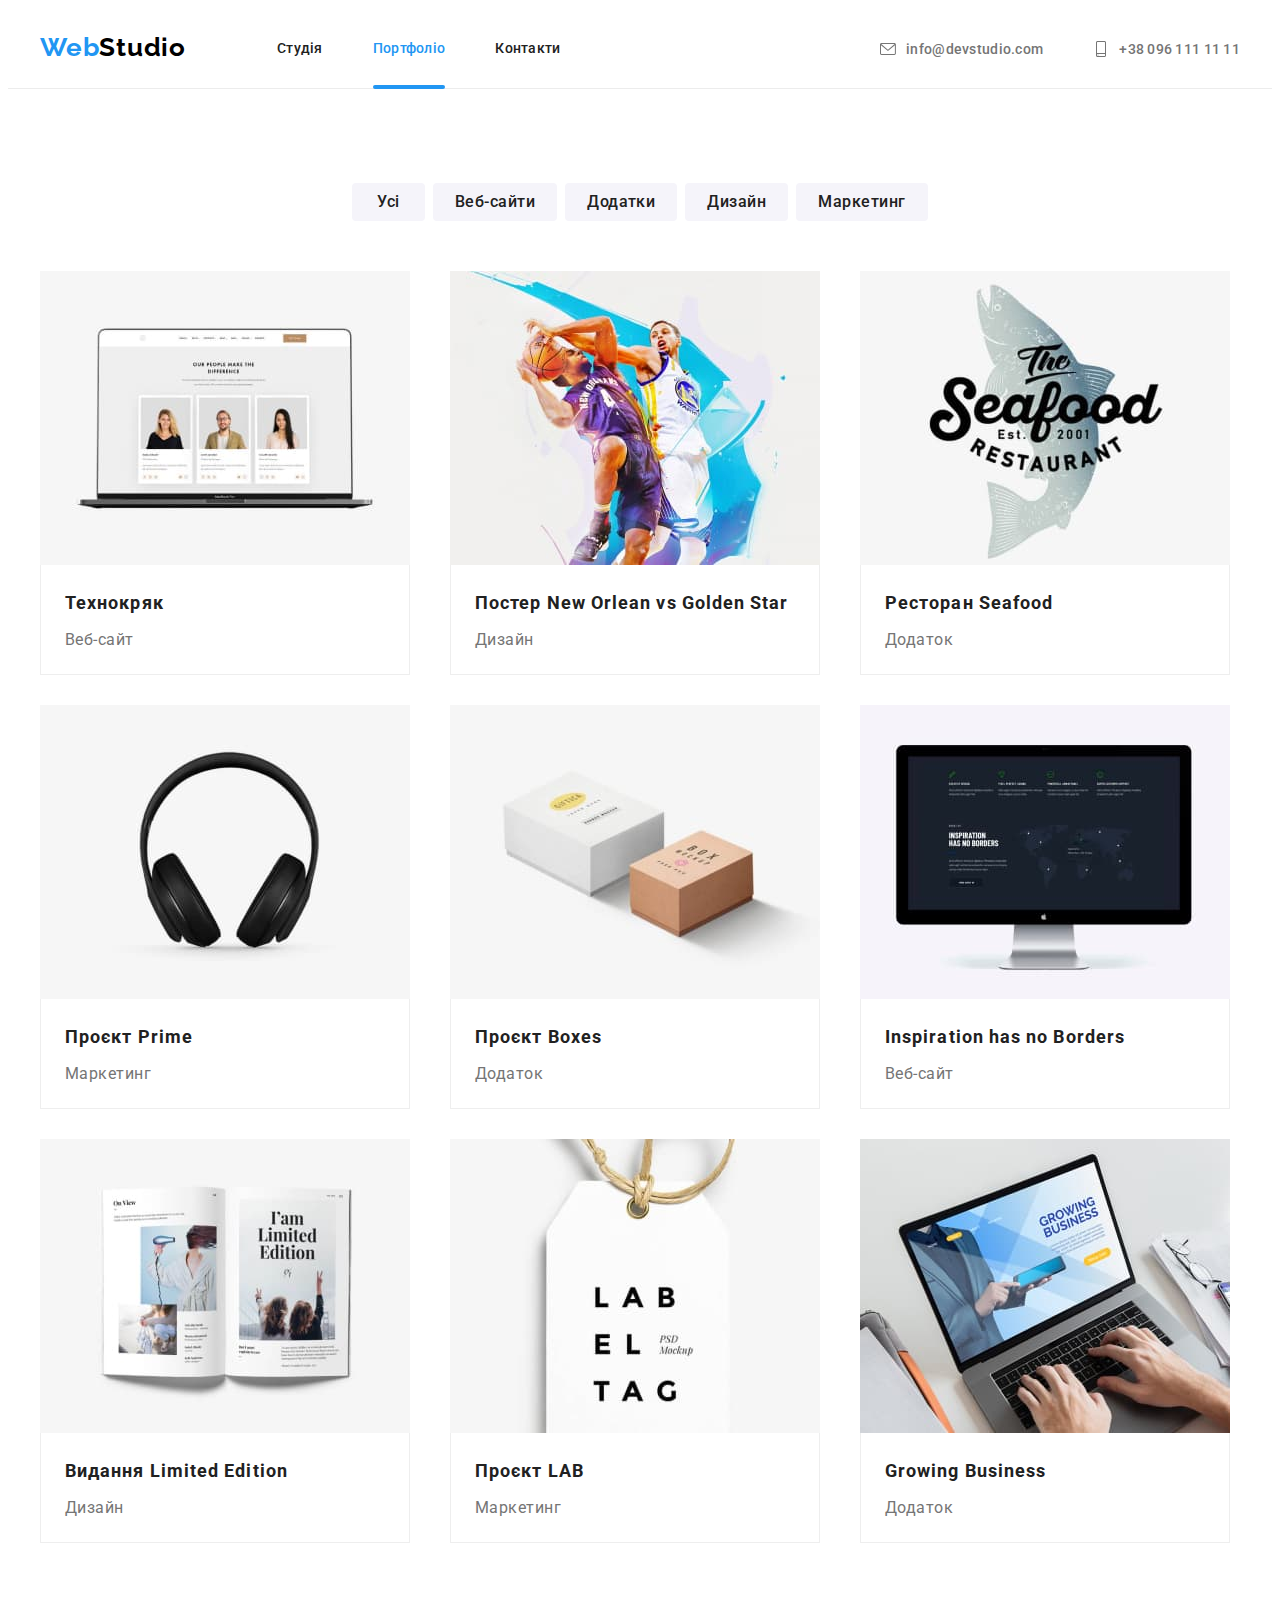
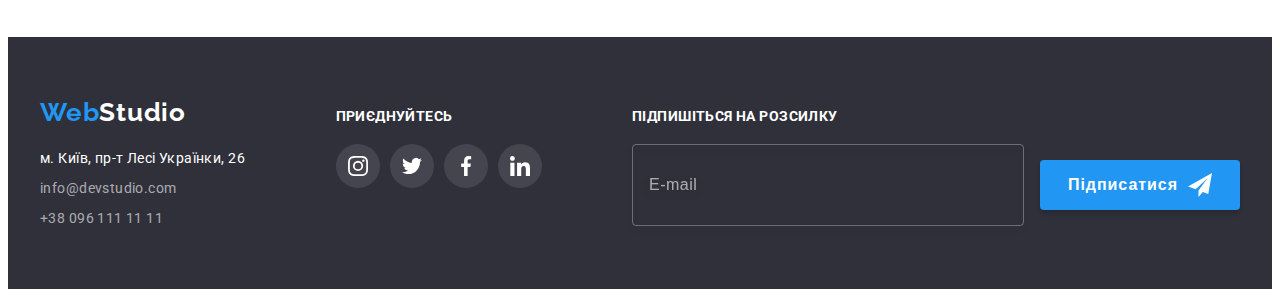
==== portfolio.html @ d7becb45 "filter JS added to portfolio" ====
<!DOCTYPE html>
<html lang="uk">
  <head>
    <meta charset="UTF-8" />
    <meta http-equiv="X-UA-Compatible" content="IE=edge" />
    <meta name="viewport" content="width=device-width, initial-scale=1.0" />
    <title>Портфоліо</title>
    <link rel="preconnect" href="https://fonts.googleapis.com" />
    <link rel="preconnect" href="https://fonts.gstatic.com" crossorigin />
    <link
      href="https://fonts.googleapis.com/css2?family=Raleway:wght@700&family=Roboto:wght@400;500;700;900&display=swap"
      rel="stylesheet"
    />
    <link
      rel="stylesheet"
      href="https://cdnjs.cloudflare.com/ajax/libs/modern-normalize/1.1.0/modern-normalize.min.css"
      integrity="sha512-wpPYUAdjBVSE4KJnH1VR1HeZfpl1ub8YT/NKx4PuQ5NmX2tKuGu6U/JRp5y+Y8XG2tV+wKQpNHVUX03MfMFn9Q=="
      crossorigin="anonymous"
      referrerpolicy="no-referrer"
    />
    <link rel="stylesheet" href="./css/main.min.css" />
  </head>
  <body>
    <!-- Header-->
    <header class="header">
      <div class="container header__container">
        <nav class="navigation">
          <!--Logo-->
          <a href="./index.html" class="links logo navigation__logo"
            ><span class="logo__accent">Web</span>Studio</a
          >
          <!--Browser-->
          <ul class="list navigation__menu menu">
            <li class="menu__item">
              <a href="./index.html" class="links links--selected menu__link"
                >Студія</a
              >
            </li>
            <li class="menu__item">
              <a
                href="./portfolio.html"
                class="links links--selected menu__link menu__link--current"
                >Портфоліо</a
              >
            </li>
            <li class="menu__item">
              <a href="#" class="links links--selected menu__link">Контакти</a>
            </li>
          </ul>
        </nav>
        <!--Contact links-->
        <ul class="list navigation__contacts contacts">
          <li class="contacts__item">
            <a
              href="mailto:info@devstudio.com"
              class="links links--selected contacts__link"
            >
              <svg class="contacts__icon">
                <use href="./images/icons.svg#icon-email"></use>
              </svg>
              info@devstudio.com</a
            >
          </li>
          <li class="contacts__item">
            <a
              href="tel:++380961111111"
              class="links links--selected contacts__link"
            >
              <svg class="contacts__icon">
                <use href="./images/icons.svg#icon-phone"></use>
              </svg>
              +38 096 111 11 11</a
            >
          </li>
        </ul>
      </div>
    </header>
    <!-- Main content-->
    <main class="main-content">
      <!--Content section-->
      <section class="section">
        <div class="container">
          <h1 class="visually-hidden">Наші проєкти</h1>
          <!-- Content filter -->
          <div role="group" aria-label="filter buttons" class="filter">
            <input
              type="radio"
              name="filter-btn"
              id="filter-btn-1"
              value="all"
              class="filter__input visually-hidden"
              data-f="all"
            />
            <label
              for="filter-btn-1"
              class="btn filter__btn filter__btn--initial"
              >Усі</label
            >
            <input
              type="radio"
              name="filter-btn"
              id="filter-btn-2"
              value="web"
              class="filter__input visually-hidden"
              data-f="web"
            />
            <label for="filter-btn-2" class="btn filter__btn">Веб-сайти</label>
            <input
              type="radio"
              name="filter-btn"
              id="filter-btn-3"
              value="apps"
              class="filter__input visually-hidden"
              data-f="apps"
            />
            <label for="filter-btn-3" class="btn filter__btn">Додатки</label>
            <input
              type="radio"
              name="filter-btn"
              id="filter-btn-4"
              value="design"
              class="filter__input visually-hidden"
              data-f="design"
            />
            <label for="filter-btn-4" class="btn filter__btn">Дизайн</label>
            <input
              type="radio"
              name="filter-btn"
              id="filter-btn-5"
              value="marketing"
              class="filter__input visually-hidden"
              data-f="marketing"
            />
            <label for="filter-btn-5" class="btn filter__btn">Маркетинг</label>
          </div>
          <!-- Projects display -->
          <ul class="list gallery">
            <!-- Технокряк -->
            <li class="gallery__item web all">
              <a href="#" class="links gallery__link">
                <div class="gallery__overlay">
                  <img
                    src="./images/technokryak.jpg"
                    alt="Ноутбук з відкритою сторінкою сайту"
                    width="370"
                    height="294"
                    class="display-image"
                  />
                  <p class="gallery__description">
                    Ресурс пропонує комплексні пропозиції з різним рівнем
                    функціоналу та сервісів. Все це дозволить відвідувачу
                    отримати вичерпні відомості про компанію чи приватну особу.
                  </p>
                </div>
                <div class="gallery__meta-wrapper">
                  <h2 class="gallery__title">Технокряк</h2>
                  <p class="gallery__category">Веб-сайт</p>
                </div>
              </a>
            </li>
            <!-- Постер New Orlean vs Golden Star -->
            <li class="gallery__item design all">
              <a href="#" class="links gallery__link">
                <div class="gallery__overlay">
                  <img
                    src="./images/new-orlean-vs-golden-star.jpg"
                    alt="Постер із зображенням двох баскетболістів"
                    width="370"
                    height="294"
                    class="display-image"
                  />
                  <p class="gallery__description">
                    Ресурс пропонує комплексні пропозиції з різним рівнем
                    функціоналу та сервісів. Все це дозволить відвідувачу
                    отримати вичерпні відомості про компанію чи приватну особу.
                  </p>
                </div>
                <div class="gallery__meta-wrapper">
                  <h2 class="gallery__title">
                    Постер New Orlean vs Golden Star
                  </h2>
                  <p class="gallery__category">Дизайн</p>
                </div>
              </a>
            </li>
            <!-- Ресторан Seafood -->
            <li class="gallery__item apps all">
              <a href="#" class="links gallery__link">
                <div class="gallery__overlay">
                  <img
                    src="./images/seafood-resto.jpg"
                    alt="Логотип ресторану морепродуктів"
                    width="370"
                    height="294"
                    class="display-image"
                  />
                  <p class="gallery__description">
                    Ресурс пропонує комплексні пропозиції з різним рівнем
                    функціоналу та сервісів. Все це дозволить відвідувачу
                    отримати вичерпні відомості про компанію чи приватну особу.
                  </p>
                </div>
                <div class="gallery__meta-wrapper">
                  <h2 class="gallery__title">Ресторан Seafood</h2>
                  <p class="gallery__category">Додаток</p>
                </div>
              </a>
            </li>
            <!-- Проєкт Prime -->
            <li class="gallery__item marketing all">
              <a href="#" class="links gallery__link">
                <div class="gallery__overlay">
                  <img
                    src="./images/prime-project.jpg"
                    alt="Ілюстраційне фото навушників"
                    width="370"
                    height="294"
                    class="display-image"
                  />
                  <p class="gallery__description">
                    Ресурс пропонує комплексні пропозиції з різним рівнем
                    функціоналу та сервісів. Все це дозволить відвідувачу
                    отримати вичерпні відомості про компанію чи приватну особу.
                  </p>
                </div>
                <div class="gallery__meta-wrapper">
                  <h2 class="gallery__title">Проєкт Prime</h2>
                  <p class="gallery__category">Маркетинг</p>
                </div>
              </a>
            </li>
            <!-- Проєкт Boxes -->
            <li class="gallery__item apps all">
              <a href="#" class="links gallery__link">
                <div class="gallery__overlay">
                  <img
                    src="./images/boxes-projects.jpg"
                    alt="Коробки із рекламним маркуванням"
                    width="370"
                    height="294"
                    class="display-image"
                  />
                  <p class="gallery__description">
                    Ресурс пропонує комплексні пропозиції з різним рівнем
                    функціоналу та сервісів. Все це дозволить відвідувачу
                    отримати вичерпні відомості про компанію чи приватну особу.
                  </p>
                </div>
                <div class="gallery__meta-wrapper">
                  <h2 class="gallery__title">Проєкт Boxes</h2>
                  <p class="gallery__category">Додаток</p>
                </div>
              </a>
            </li>
            <!-- Inspiration has no Borders -->
            <li class="gallery__item web all">
              <a href="#" class="links gallery__link">
                <div class="gallery__overlay">
                  <img
                    src="./images/inspiration-has-no-borders.jpg"
                    alt="Монітор із відкритою сторінкою сайту"
                    width="370"
                    height="294"
                    class="display-image"
                  />
                  <p class="gallery__description">
                    Ресурс пропонує комплексні пропозиції з різним рівнем
                    функціоналу та сервісів. Все це дозволить відвідувачу
                    отримати вичерпні відомості про компанію чи приватну особу.
                  </p>
                </div>
                <div class="gallery__meta-wrapper">
                  <h2 class="gallery__title">Inspiration has no Borders</h2>
                  <p class="gallery__category">Веб-сайт</p>
                </div>
              </a>
            </li>
            <!-- Видання Limited Edition -->
            <li class="gallery__item design all">
              <a href="#" class="links gallery__link">
                <div class="gallery__overlay">
                  <img
                    src="./images/limited-edition-journal.jpg"
                    alt="Розгорнутий журнал"
                    width="370"
                    height="294"
                    class="display-image"
                  />
                  <p class="gallery__description">
                    Ресурс пропонує комплексні пропозиції з різним рівнем
                    функціоналу та сервісів. Все це дозволить відвідувачу
                    отримати вичерпні відомості про компанію чи приватну особу.
                  </p>
                </div>
                <div class="gallery__meta-wrapper">
                  <h2 class="gallery__title">Видання Limited Edition</h2>
                  <p class="gallery__category">Дизайн</p>
                </div>
              </a>
            </li>
            <!-- Проєкт LAB -->
            <li class="gallery__item marketing all">
              <a href="#" class="links gallery__link">
                <div class="gallery__overlay">
                  <img
                    src="./images/lab-project.jpg"
                    alt="Бірка із дизайном бренду"
                    width="370"
                    height="294"
                    class="display-image"
                  />
                  <p class="gallery__description">
                    Ресурс пропонує комплексні пропозиції з різним рівнем
                    функціоналу та сервісів. Все це дозволить відвідувачу
                    отримати вичерпні відомості про компанію чи приватну особу.
                  </p>
                </div>
                <div class="gallery__meta-wrapper">
                  <h2 class="gallery__title">Проєкт LAB</h2>
                  <p class="gallery__category">Маркетинг</p>
                </div>
              </a>
            </li>
            <!-- Growing Business -->
            <li class="gallery__item apps all">
              <a href="#" class="links gallery__link">
                <div class="gallery__overlay">
                  <img
                    src="./images/growing-business-app.jpg"
                    alt="Людина працює за ноутбуком"
                    width="370"
                    height="294"
                    class="display-image"
                  />
                  <p class="gallery__description">
                    Ресурс пропонує комплексні пропозиції з різним рівнем
                    функціоналу та сервісів. Все це дозволить відвідувачу
                    отримати вичерпні відомості про компанію чи приватну особу.
                  </p>
                </div>
                <div class="gallery__meta-wrapper">
                  <h2 class="gallery__title">Growing Business</h2>
                  <p class="gallery__category">Додаток</p>
                </div>
              </a>
            </li>
          </ul>
        </div>
      </section>
    </main>
    <!--Footer-->
    <footer class="footer">
      <div class="container footer__container">
        <div class="footer__address">
          <!--Logo-->
          <a href="./index.html" class="links logo footer__logo"
            ><span class="logo__accent">Web</span>Studio</a
          >
          <!--Address-->
          <address class="address">
            <ul class="list address__list">
              <li class="address__item">
                <a
                  href="https://goo.gl/maps/vt1rgCMrE2ZLCeFa9"
                  target="_blank"
                  rel="noopener noreferrer nofollow"
                  class="links links--selected address__link--accent"
                  >м. Київ, пр-т Лесі Українки, 26</a
                >
              </li>
              <li class="address__item">
                <a
                  href="mailto:info@devstudio.com"
                  class="links links--selected address__link"
                  >info@devstudio.com</a
                >
              </li>
              <li class="address__item">
                <a
                  href="tel:++380961111111"
                  class="links links--selected address__link"
                  >+38 096 111 11 11</a
                >
              </li>
            </ul>
          </address>
        </div>
        <!-- Social media -->
        <div class="footer__socialmedia">
          <p class="footer__offer">Приєднуйтесь</p>
          <ul class="list socialmedia">
            <li class="socialmedia__item">
              <a
                href="#"
                aria-label="Посилання на Інстаграм"
                class="socialmedia__link socialmedia__link--dark"
              >
                <svg class="socialmedia__icon socialmedia__icon--dark">
                  <use href="./images/icons.svg#icon-instagram"></use>
                </svg>
              </a>
            </li>
            <li class="socialmedia__item">
              <a
                href="#"
                aria-label="Посилання на Твіттер"
                class="socialmedia__link socialmedia__link--dark"
              >
                <svg class="socialmedia__icon socialmedia__icon--dark">
                  <use href="./images/icons.svg#icon-twitter"></use>
                </svg>
              </a>
            </li>
            <li class="socialmedia__item">
              <a
                href="#"
                aria-label="Посилання на Фейсбук"
                class="socialmedia__link socialmedia__link--dark"
              >
                <svg class="socialmedia__icon socialmedia__icon--dark">
                  <use href="./images/icons.svg#icon-facebook"></use>
                </svg>
              </a>
            </li>
            <li class="socialmedia__item">
              <a
                href="#"
                aria-label="Посилання на Лінкдін"
                class="socialmedia__link socialmedia__link--dark"
              >
                <svg class="socialmedia__icon socialmedia__icon--dark">
                  <use href="./images/icons.svg#icon-linkedin"></use>
                </svg>
              </a>
            </li>
          </ul>
        </div>
        <!-- Subscription form -->
        <div class="footer__subscription">
          <p class="footer__offer">Підпишіться на розсилку</p>
          <form action="javascript:void(0);" class="subscription">
            <label for="subsctiption">
              <input
                type="email"
                id="subsctiption"
                name="subsctiption"
                placeholder="E-mail"
                required
                class="subsctiption__input"
              />
            </label>
            <button type="submit" class="submit-btn footer__submit-btn">
              Підписатися<svg class="submit-btn__icon">
                <use href="./images/icons.svg#icon-send"></use>
              </svg>
            </button>
          </form>
        </div>
      </div>
    </footer>
    <script src="./js/filter.js"></script>
  </body>
</html>
---- css/main.min.css ----
.filter,.close-btn,.clients__link,.socialmedia__link,.socialmedia--centered,.priorities__wrapper{display:-webkit-box;display:-ms-flexbox;display:flex;-webkit-box-pack:center;-ms-flex-pack:center;justify-content:center;-webkit-box-align:center;-ms-flex-align:center;align-items:center}body{font-family:"Roboto",sans-serif;color:#212121;line-height:1}h1,h2,h3,h4,h5,h6,p,ul{margin-top:0;margin-bottom:0}.visually-hidden{position:absolute;width:1px;height:1px;margin:-1px;border:0;padding:0;white-space:nowrap;-webkit-clip-path:inset(100%);clip-path:inset(100%);clip:rect(0 0 0 0);overflow:hidden}.container{width:1200px;margin:0 auto;padding:0 15px}.section{min-width:1200px;padding-top:94px;padding-bottom:94px}.section__header{margin-bottom:50px;font-weight:700;font-size:36px;line-height:1.16;text-align:center;letter-spacing:.03em}.list{list-style:none;padding-left:0}.btn{font-family:inherit;text-align:center;border-radius:4px;color:#212121;background-color:#f5f4fa;cursor:pointer;-webkit-transition:background-color 250ms cubic-bezier(0.4, 0, 0.2, 1);transition:background-color 250ms cubic-bezier(0.4, 0, 0.2, 1)}.btn:hover,.btn:focus{color:#fff;background-color:#2196f3}.links{color:inherit;text-decoration:none;-webkit-transition:color 250ms cubic-bezier(0.4, 0, 0.2, 1);transition:color 250ms cubic-bezier(0.4, 0, 0.2, 1)}.links--selected:hover,.links--selected:focus{color:#2196f3}.display-image{display:block}.hide{position:absolute;opacity:0}.logo{display:block;font-family:"Raleway";font-weight:700;font-size:26px;line-height:1.19;letter-spacing:.03em;color:#000}.logo__accent{color:#2196f3}.navigation__logo{padding-top:24px;padding-bottom:24px;margin-right:91px}.footer__logo{color:#fff;margin-bottom:20px}.header{min-width:1200px;border-bottom:1px solid #ececec}.header__container{display:-webkit-box;display:-ms-flexbox;display:flex;-webkit-box-pack:justify;-ms-flex-pack:justify;justify-content:space-between;-webkit-box-align:center;-ms-flex-align:center;align-items:center}.navigation{display:-webkit-box;display:-ms-flexbox;display:flex}.menu{display:-webkit-box;display:-ms-flexbox;display:flex}.menu__item:not(:last-child){margin-right:50px}.menu__link{display:block;padding-top:32px;padding-bottom:32px;font-weight:500;font-size:14px;line-height:1.143;letter-spacing:.02em;color:#212121}.menu__link--current{color:#2196f3;position:relative}.menu__link--current::after{content:"";display:block;bottom:0;left:0;position:absolute;-webkit-transform:translateY(1px);transform:translateY(1px);width:100%;height:4px;border-radius:3px;background-color:#2196f3}.contacts{display:-webkit-box;display:-ms-flexbox;display:flex}.contacts__item:not(:last-child){margin-right:50px}.contacts__link{display:-webkit-inline-box;display:-ms-inline-flexbox;display:inline-flex;-webkit-box-align:center;-ms-flex-align:center;align-items:center;padding-top:32px;padding-bottom:31px;font-weight:500;font-size:14px;line-height:1.143;letter-spacing:.02em;color:#757575;-webkit-transition:color 250ms cubic-bezier(0.4, 0, 0.2, 1);transition:color 250ms cubic-bezier(0.4, 0, 0.2, 1)}.contacts__icon{width:16px;height:16px;margin-right:10px;fill:#757575;-webkit-transition:fill 250ms cubic-bezier(0.4, 0, 0.2, 1);transition:fill 250ms cubic-bezier(0.4, 0, 0.2, 1)}.contacts__link:hover .contacts__icon,.contacts__link:focus .contacts__icon{fill:#2196f3}.hero{min-width:1200px;padding-top:200px;padding-bottom:200px;max-width:1600px;background-color:#c4c4c4;background-image:-webkit-gradient(linear, left top, left bottom, from(rgba(47, 48, 58, 0.4)), to(rgba(47, 48, 58, 0.4))),url("../images/hero-bg-img.jpg");background-image:linear-gradient(to bottom, rgba(47, 48, 58, 0.4), rgba(47, 48, 58, 0.4)),url("../images/hero-bg-img.jpg");background-position:center;background-repeat:no-repeat;background-size:cover;text-align:center}.hero__container{width:696px;margin:0 auto}.hero__header{margin-bottom:30px;font-weight:900;font-size:44px;line-height:1.36;letter-spacing:.06em;text-transform:uppercase;color:#fff}.hero__btn{min-width:216px;min-height:50px;-webkit-transition:250ms cubic-bezier(0.4, 0, 0.2, 1);transition:250ms cubic-bezier(0.4, 0, 0.2, 1);-webkit-transition-property:background-color,-webkit-box-shadow;transition-property:background-color,-webkit-box-shadow;transition-property:background-color,box-shadow;transition-property:background-color,box-shadow,-webkit-box-shadow}.hero__btn:hover,.hero__btn:focus{-webkit-box-shadow:0px 4px 4px rgba(0,0,0,.15);box-shadow:0px 4px 4px rgba(0,0,0,.15);background-color:#188ce8}.priorities__list{display:-webkit-box;display:-ms-flexbox;display:flex;-ms-flex-wrap:wrap;flex-wrap:wrap;-webkit-column-gap:30px;-moz-column-gap:30px;column-gap:30px}.priorities__item{width:calc((100% - 90px)/4)}.priorities__title{margin-bottom:10px;font-weight:700;font-size:14px;letter-spacing:.03em;text-transform:uppercase}.priorities__description{font-size:14px;line-height:1.71;letter-spacing:.03em;color:#757575}.priorities__wrapper{width:270px;height:120px;margin-bottom:30px;background-color:#f5f4fa;border-radius:4px;-webkit-box-align:center;-ms-flex-align:center;align-items:center}.priorities__icon{width:70px;height:70px}.projects{padding-top:0px}.projects__list{display:-webkit-box;display:-ms-flexbox;display:flex;-ms-flex-wrap:wrap;flex-wrap:wrap;-webkit-column-gap:30px;-moz-column-gap:30px;column-gap:30px}.projects__item{position:relative;width:calc((100% - 60px)/3)}.projects__title{display:block;width:100%;min-height:70px;padding-top:27px;padding-bottom:27px;position:absolute;bottom:0;left:0;text-align:center;background-color:rgba(47,48,58,.8);font-weight:700;font-size:14px;line-height:1.143;letter-spacing:.03em;text-transform:uppercase;color:#fff}.staff{background-color:#f5f4fa}.staff__list{display:-webkit-box;display:-ms-flexbox;display:flex;-ms-flex-wrap:wrap;flex-wrap:wrap;text-align:center;-webkit-column-gap:30px;-moz-column-gap:30px;column-gap:30px}.staff__item{width:calc((100% - 90px)/4);background-color:#fff;-webkit-box-shadow:0px 1px 3px rgba(0,0,0,.12),0px 1px 1px rgba(0,0,0,.14),0px 2px 1px rgba(0,0,0,.2);box-shadow:0px 1px 3px rgba(0,0,0,.12),0px 1px 1px rgba(0,0,0,.14),0px 2px 1px rgba(0,0,0,.2);border-radius:0px 0px 4px 4px}.staff__meta{padding:30px 15px}.staff__name{margin-bottom:10px;font-weight:500;font-size:16px;line-height:1.19;letter-spacing:.03em}.staff__position{margin-bottom:16px;font-size:16px;line-height:1.19;letter-spacing:.03em;color:#757575}.socialmedia{display:-webkit-box;display:-ms-flexbox;display:flex;-webkit-box-align:center;-ms-flex-align:center;align-items:center;-webkit-column-gap:10px;-moz-column-gap:10px;column-gap:10px}.socialmedia__link{width:44px;height:44px;border-radius:50%;-webkit-transition:background-color 250ms cubic-bezier(0.4, 0, 0.2, 1);transition:background-color 250ms cubic-bezier(0.4, 0, 0.2, 1)}.socialmedia__link--light{background-color:rgba(0,0,0,0)}.socialmedia__link--dark{background-color:rgba(255,255,255,.1)}.socialmedia__link:hover,.socialmedia__link:focus{background-color:#2196f3;outline:none}.socialmedia__icon{width:20px;height:20px;-webkit-transition:fill 250ms cubic-bezier(0.4, 0, 0.2, 1);transition:fill 250ms cubic-bezier(0.4, 0, 0.2, 1)}.socialmedia__icon--light{fill:#afb1b8}.socialmedia__icon--dark{fill:#fff}.socialmedia__link:hover .socialmedia__icon,.socialmedia__link:focus .socialmedia__icon{fill:#fff}.clients__list{display:-webkit-box;display:-ms-flexbox;display:flex;-webkit-box-pack:justify;-ms-flex-pack:justify;justify-content:space-between;-webkit-box-align:center;-ms-flex-align:center;align-items:center}.clients__link{width:170px;min-height:92px;border:1px solid #afb1b8;border-radius:4px;-webkit-transition:border-color 250ms cubic-bezier(0.4, 0, 0.2, 1);transition:border-color 250ms cubic-bezier(0.4, 0, 0.2, 1)}.clients__link:hover,.clients__link:focus{border-color:#2196f3;outline:none}.clients__icon{width:106px;height:60px;fill:#afb1b8;-webkit-transition:fill 250ms cubic-bezier(0.4, 0, 0.2, 1);transition:fill 250ms cubic-bezier(0.4, 0, 0.2, 1)}.clients__link:hover .clients__icon,.clients__link:focus .clients__icon{fill:#2196f3}.submit-btn{display:-webkit-inline-box;display:-ms-inline-flexbox;display:inline-flex;-webkit-box-pack:center;-ms-flex-pack:center;justify-content:center;-webkit-box-align:center;-ms-flex-align:center;align-items:center;min-width:200px;min-height:50px;border:none;border-radius:4px;padding:10px;background-color:#2196f3;-webkit-box-shadow:0px 4px 4px rgba(0,0,0,.15);box-shadow:0px 4px 4px rgba(0,0,0,.15);font-weight:700;font-size:16px;line-height:1.88;letter-spacing:.06em;color:#fff;text-align:center;cursor:pointer;-webkit-transition:background-color 250ms cubic-bezier(0.4, 0, 0.2, 1);transition:background-color 250ms cubic-bezier(0.4, 0, 0.2, 1)}.submit-btn:hover,.submit-btn:focus{background-color:#188ce8}.submit-btn__icon{width:24px;height:24px;margin-left:10px}.footer__submit-btn{margin-left:12px}.footer{min-width:1200px;padding-top:60px;padding-bottom:60px;background-color:#2f303a}.footer__container{display:-webkit-box;display:-ms-flexbox;display:flex;-webkit-box-pack:justify;-ms-flex-pack:justify;justify-content:space-between;-webkit-box-align:baseline;-ms-flex-align:baseline;align-items:baseline}.footer__offer{margin-bottom:20px;font-weight:700;font-size:14px;line-height:1.143;letter-spacing:.03em;text-transform:uppercase;color:#fff}.address__list{font-style:normal;font-size:14px;line-height:1.5;letter-spacing:.03em}.address__item:not(:last-child){margin-bottom:9px}.address__link{color:rgba(255,255,255,.6)}.address__link--accent{color:#fff}.subsctiption__input{width:358px;height:50px;padding:15px 16px;border:1px solid rgba(255,255,255,.3);border-radius:4px;outline:none;-webkit-filter:drop-shadow(0px 4px 4px rgba(0, 0, 0, 0.15));filter:drop-shadow(0px 4px 4px rgba(0, 0, 0, 0.15));background-color:rgba(0,0,0,0);font-size:16px;line-height:1.25;letter-spacing:.03em;color:#fff}.subsctiption__input::-webkit-input-placeholder{font-size:16px;line-height:1.25;letter-spacing:.03em;color:rgba(255,255,255,.6)}.subsctiption__input::-moz-placeholder{font-size:16px;line-height:1.25;letter-spacing:.03em;color:rgba(255,255,255,.6)}.subsctiption__input:-ms-input-placeholder{font-size:16px;line-height:1.25;letter-spacing:.03em;color:rgba(255,255,255,.6)}.subsctiption__input::-ms-input-placeholder{font-size:16px;line-height:1.25;letter-spacing:.03em;color:rgba(255,255,255,.6)}.subsctiption__input::placeholder{font-size:16px;line-height:1.25;letter-spacing:.03em;color:rgba(255,255,255,.6)}.modal-overlay{width:100vw;height:100vh;display:block;position:fixed;top:0;left:0;background-color:rgba(0,0,0,.2);opacity:1;-webkit-transition:opacity 250ms cubic-bezier(0.4, 0, 0.2, 1);transition:opacity 250ms cubic-bezier(0.4, 0, 0.2, 1)}.is-hidden{opacity:0;visibility:hidden;pointer-events:none}.modal-window{width:528px;min-height:581px;padding:40px;position:absolute;top:50%;left:50%;background-color:#fff;-webkit-box-shadow:0px 1px 3px rgba(0,0,0,.12),0px 1px 1px rgba(0,0,0,.14),0px 2px 1px rgba(0,0,0,.2);box-shadow:0px 1px 3px rgba(0,0,0,.12),0px 1px 1px rgba(0,0,0,.14),0px 2px 1px rgba(0,0,0,.2);border-radius:4px;-webkit-transform:translate(-50%, -50%) scale(1);transform:translate(-50%, -50%) scale(1);-webkit-transition:-webkit-transform 250ms cubic-bezier(0.4, 0, 0.2, 1);transition:-webkit-transform 250ms cubic-bezier(0.4, 0, 0.2, 1);transition:transform 250ms cubic-bezier(0.4, 0, 0.2, 1);transition:transform 250ms cubic-bezier(0.4, 0, 0.2, 1), -webkit-transform 250ms cubic-bezier(0.4, 0, 0.2, 1)}.modal-overlay.is-hidden .modal-window{-webkit-transform:translate(-50%, -50%) scale(2);transform:translate(-50%, -50%) scale(2)}.close-btn{width:30px;height:30px;position:absolute;top:8px;right:8px;background-color:rgba(0,0,0,0);border:1px solid rgba(0,0,0,.1);border-radius:100%;cursor:pointer}.close-btn__icon{width:18px;height:18px;-webkit-transition:fill 250ms cubic-bezier(0.4, 0, 0.2, 1);transition:fill 250ms cubic-bezier(0.4, 0, 0.2, 1)}.close-btn:hover .close-btn__icon,.close-btn:focus .close-btn__icon{fill:#2196f3}.call-form{display:-webkit-box;display:-ms-flexbox;display:flex;-webkit-box-orient:vertical;-webkit-box-direction:normal;-ms-flex-direction:column;flex-direction:column;-webkit-box-pack:center;-ms-flex-pack:center;justify-content:center;-webkit-box-align:start;-ms-flex-align:start;align-items:flex-start;font-size:12px;line-height:1.17;letter-spacing:.01em;color:#757575}.call-form__offer{-ms-flex-item-align:center;align-self:center;margin-bottom:12px;font-weight:700;font-size:20px;line-height:1.15;text-align:center;letter-spacing:.03em;color:#212121}.call-form__wrapper{width:100%;margin-top:4px;margin-bottom:10px;position:relative;display:-webkit-box;display:-ms-flexbox;display:flex}.call-form__input{width:100%;height:40px;padding:12px 12px 12px 12px;text-indent:30px;border:1px solid rgba(33,33,33,.2);border-radius:4px;outline:none;font-size:14px;line-height:1.714;letter-spacing:.03em;color:#212121;-webkit-transition:border-color 250ms cubic-bezier(0.4, 0, 0.2, 1);transition:border-color 250ms cubic-bezier(0.4, 0, 0.2, 1)}.call-form__icon{width:18px;height:18px;position:absolute;top:50%;left:12px;-webkit-transform:translateY(-50%);transform:translateY(-50%);fill:#212121;-webkit-transition:fill 250ms cubic-bezier(0.4, 0, 0.2, 1);transition:fill 250ms cubic-bezier(0.4, 0, 0.2, 1)}.call-form__textarea{width:100%;min-height:120px;padding:12px 16px;margin-top:4px;margin-bottom:20px;overflow:scroll;resize:none;border:1px solid rgba(33,33,33,.2);border-radius:4px;outline:none;font-size:14px;line-height:1.714;letter-spacing:.03em;color:#212121;-webkit-transition:border-color 250ms cubic-bezier(0.4, 0, 0.2, 1);transition:border-color 250ms cubic-bezier(0.4, 0, 0.2, 1)}.call-form__textarea::-webkit-input-placeholder{font-size:12px;line-height:1.167;letter-spacing:.01em;color:rgba(117,117,117,.5)}.call-form__textarea::-moz-placeholder{font-size:12px;line-height:1.167;letter-spacing:.01em;color:rgba(117,117,117,.5)}.call-form__textarea:-ms-input-placeholder{font-size:12px;line-height:1.167;letter-spacing:.01em;color:rgba(117,117,117,.5)}.call-form__textarea::-ms-input-placeholder{font-size:12px;line-height:1.167;letter-spacing:.01em;color:rgba(117,117,117,.5)}.call-form__textarea::placeholder{font-size:12px;line-height:1.167;letter-spacing:.01em;color:rgba(117,117,117,.5)}.call-form__input:focus+.call-form__icon{fill:#2196f3}.call-form__input:focus,.call-form__textarea:focus{border-color:#2196f3}.call-form__btn{-ms-flex-item-align:center;align-self:center}.checkbox{margin-bottom:30px;-ms-flex-item-align:center;align-self:center}.checkbox__label{display:-webkit-box;display:-ms-flexbox;display:flex;-webkit-box-align:center;-ms-flex-align:center;align-items:center;font-size:14px;line-height:1.714;letter-spacing:.03em}.checkbox__input{margin-right:7px}.checkbox__icon{display:inline-block;width:16px;height:15px;margin-right:7px;fill:none;background-image:url(../images/checkbox-empty.svg);background-position:center;background-size:contain;background-origin:border-box;border-radius:2px;-webkit-transition:250ms cubic-bezier(0.4, 0, 0.2, 1);transition:250ms cubic-bezier(0.4, 0, 0.2, 1);-webkit-transition-property:fill,background-color,background-image;transition-property:fill,background-color,background-image}.checkbox__link{margin-left:2px;-webkit-text-decoration-line:underline;text-decoration-line:underline;color:#2196f3}.checkbox__input:checked+.checkbox__icon{background-image:none;fill:#fff;background-color:#2196f3}.filter{margin-bottom:50px;-webkit-column-gap:8px;-moz-column-gap:8px;column-gap:8px;-ms-flex-wrap:wrap;flex-wrap:wrap}.filter__btn{display:inline-block;padding:6px 22px;border:none;font-weight:500;font-size:16px;line-height:1.625;letter-spacing:.03em;-webkit-transition:250ms cubic-bezier(0.4, 0, 0.2, 1);transition:250ms cubic-bezier(0.4, 0, 0.2, 1);-webkit-transition-property:background-color,color,-webkit-box-shadow;transition-property:background-color,color,-webkit-box-shadow;transition-property:background-color,color,box-shadow;transition-property:background-color,color,box-shadow,-webkit-box-shadow}.filter__btn--initial{padding-left:25px;padding-right:25px}.filter__btn:hover,.filter__btn:focus{-webkit-box-shadow:0px 3px 1px rgba(0,0,0,.1),0px 1px 2px rgba(0,0,0,.08),0px 2px 2px rgba(0,0,0,.12);box-shadow:0px 3px 1px rgba(0,0,0,.1),0px 1px 2px rgba(0,0,0,.08),0px 2px 2px rgba(0,0,0,.12)}.filter__input:checked+.filter__btn{color:#fff;background-color:#2196f3;-webkit-box-shadow:0px 3px 1px rgba(0,0,0,.1),0px 1px 2px rgba(0,0,0,.08),0px 2px 2px rgba(0,0,0,.12);box-shadow:0px 3px 1px rgba(0,0,0,.1),0px 1px 2px rgba(0,0,0,.08),0px 2px 2px rgba(0,0,0,.12)}.gallery{display:-webkit-box;display:-ms-flexbox;display:flex;-ms-flex-wrap:wrap;flex-wrap:wrap;gap:30px}.gallery__item{display:inline-block;-ms-flex-preferred-size:calc((100% - 60px)/3);flex-basis:calc((100% - 60px)/3)}.gallery__meta-wrapper{padding:20px 24px 19px 24px;background-color:#fff;border-right:1px solid #eee;border-left:1px solid #eee;border-bottom:1px solid #eee}.gallery__title{margin-bottom:4px;font-weight:700;font-size:18px;line-height:2;letter-spacing:.06em}.gallery__category{font-size:16px;line-height:1.88;letter-spacing:.03em;color:#757575}.gallery__link{display:inline-block;-webkit-transition:-webkit-box-shadow 250ms cubic-bezier(0.4, 0, 0.2, 1);transition:-webkit-box-shadow 250ms cubic-bezier(0.4, 0, 0.2, 1);transition:box-shadow 250ms cubic-bezier(0.4, 0, 0.2, 1);transition:box-shadow 250ms cubic-bezier(0.4, 0, 0.2, 1), -webkit-box-shadow 250ms cubic-bezier(0.4, 0, 0.2, 1)}.gallery__link:hover,.gallery__link:focus{-webkit-box-shadow:0px 1px 1px rgba(0,0,0,.12),0px 4px 4px rgba(0,0,0,.06),1px 4px 6px rgba(0,0,0,.16);box-shadow:0px 1px 1px rgba(0,0,0,.12),0px 4px 4px rgba(0,0,0,.06),1px 4px 6px rgba(0,0,0,.16)}.gallery__overlay{position:relative;overflow:hidden}.gallery__description{display:block;width:100%;height:100%;padding:63px 24px;position:absolute;bottom:0;left:0;-webkit-box-align:center;-ms-flex-align:center;align-items:center;background-color:rgba(33,150,243,.9);font-size:18px;line-height:1.56;letter-spacing:.03em;color:#fff;opacity:0;-webkit-transform:translateY(100%);transform:translateY(100%);-webkit-transition:250ms cubic-bezier(0.4, 0, 0.2, 1);transition:250ms cubic-bezier(0.4, 0, 0.2, 1);-webkit-transition-property:opacity,-webkit-transform;transition-property:opacity,-webkit-transform;transition-property:transform,opacity;transition-property:transform,opacity,-webkit-transform}.gallery__link:hover .gallery__description,.gallery__link:focus .gallery__description{opacity:1;-webkit-transform:translateY(0);transform:translateY(0)}/*# sourceMappingURL=main.min.css.map */
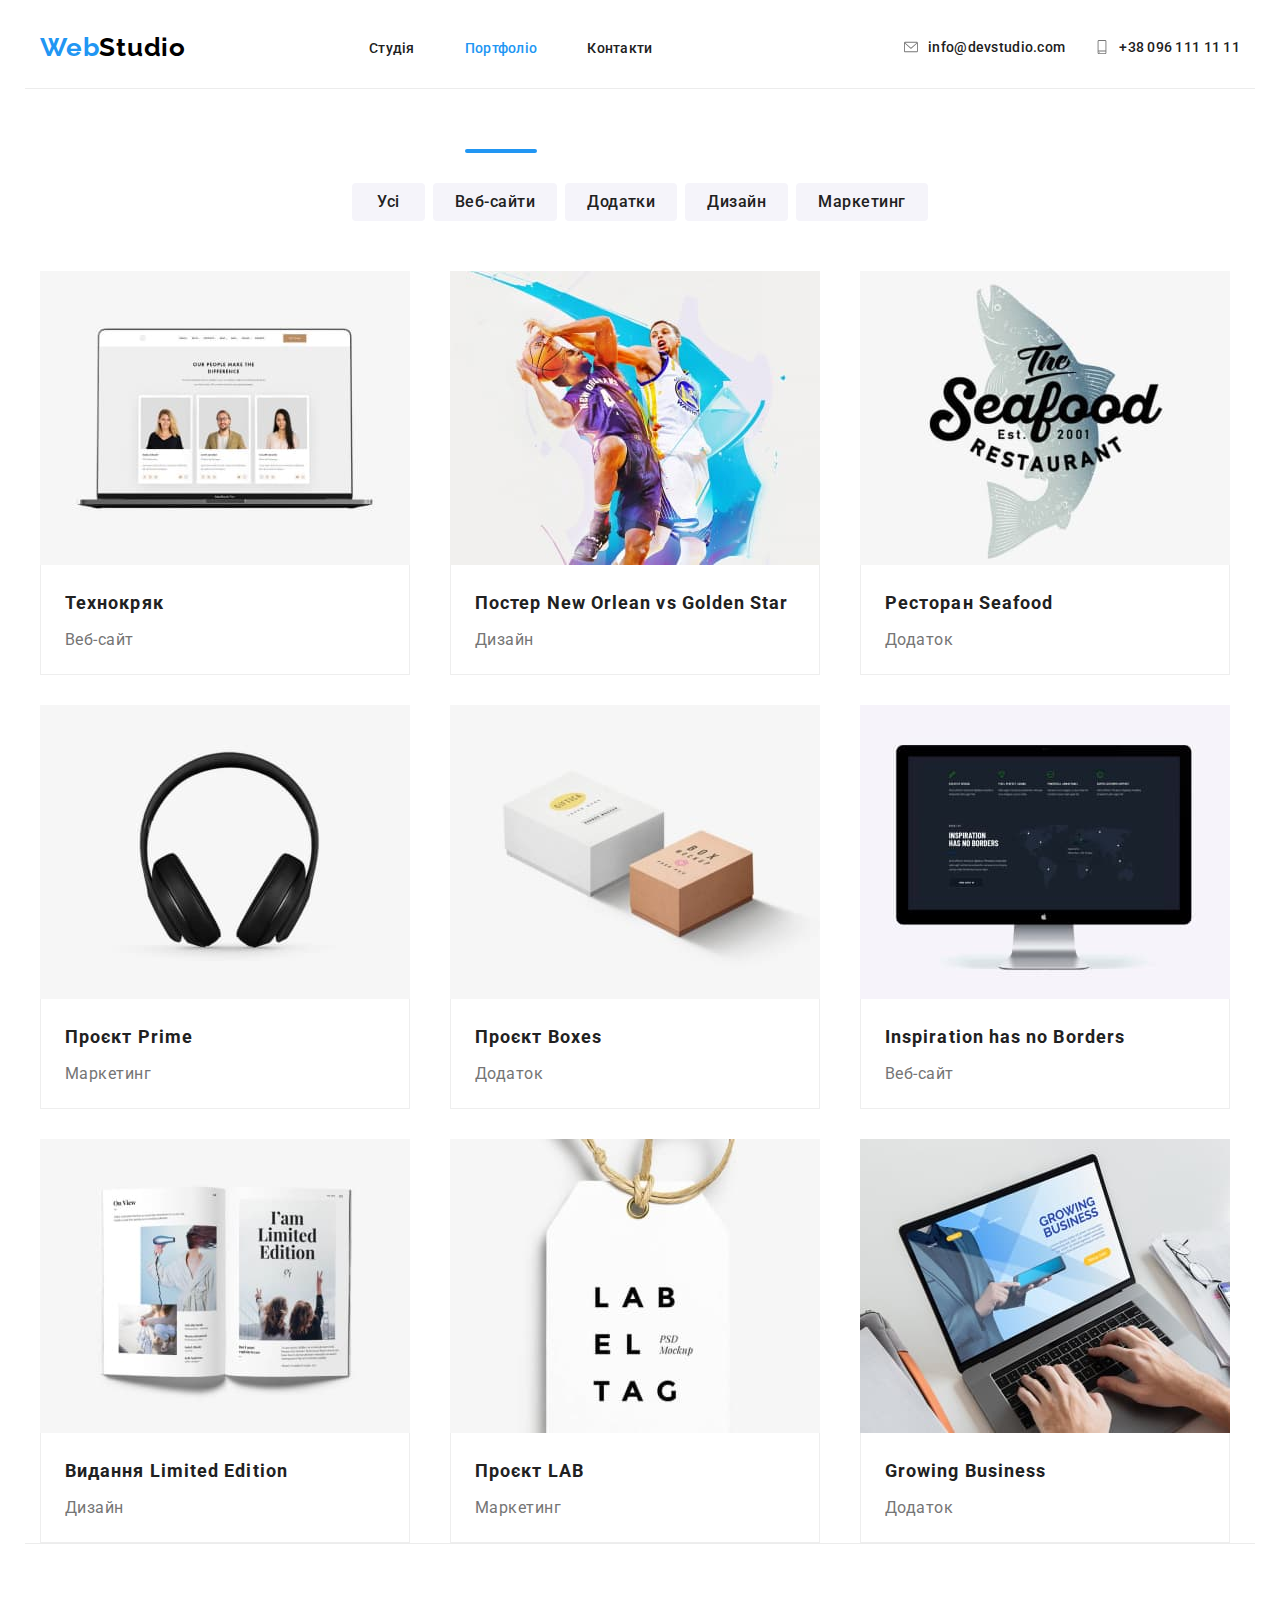
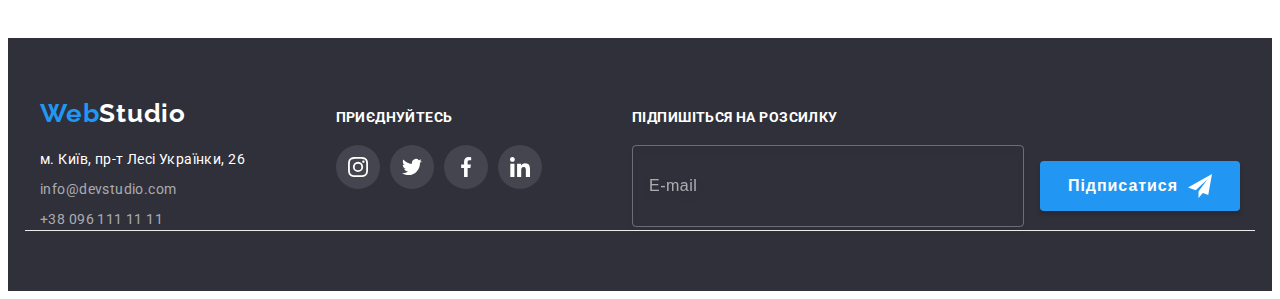
==== commit 25da2e3a: "header changed in portfolio page" ====
--- a/portfolio.html
+++ b/portfolio.html
@@ -24,55 +24,126 @@
     <!-- Header-->
     <header class="header">
       <div class="container header__container">
-        <nav class="navigation">
+        <div class="header__logo-wrapper">
           <!--Logo-->
           <a href="./index.html" class="links logo navigation__logo"
             ><span class="logo__accent">Web</span>Studio</a
           >
-          <!--Browser-->
-          <ul class="list navigation__menu menu">
-            <li class="menu__item">
-              <a href="./index.html" class="links links--selected menu__link"
-                >Студія</a
-              >
-            </li>
-            <li class="menu__item">
+          <button
+            class="menu-btn js-open-menu"
+            aria-expanded="false"
+            aria-controls="mobile-menu"
+          >
+            <svg class="menu-btn__icon">
+              <!-- <use href="./images/icons.svg#icon-close-btn" class="menu-btn__close"></use> -->
+              <use
+                href="./images/icons.svg#icon-menu"
+                class="menu-btn__open"
+              ></use>
+            </svg>
+          </button>
+        </div>
+        <!--Browser-->
+        <div class="header__content js-menu-container">
+          <button
+            class="menu-btn menu-btn--close js-close-menu"
+            aria-expanded="false"
+            aria-controls="mobile-menu"
+          >
+            <svg class="menu-btn__icon">
+              <use
+                href="./images/icons.svg#icon-close-btn"
+                class="menu-btn__close"
+              ></use>
+              <!-- <use
+                href="./images/icons.svg#icon-menu"
+                class="menu-btn__open"
+              ></use> -->
+            </svg>
+          </button>
+          <nav class="navigation">
+            <ul class="list navigation__menu menu">
+              <li class="menu__item">
+                <a href="./index.html" class="links links--selected menu__link"
+                  >Студія</a
+                >
+              </li>
+              <li class="menu__item">
+                <a
+                  href="./portfolio.html"
+                  class="links links--selected menu__link menu__link--current"
+                  >Портфоліо</a
+                >
+              </li>
+              <li class="menu__item">
+                <a href="#" class="links links--selected menu__link"
+                  >Контакти</a
+                >
+              </li>
+            </ul>
+          </nav>
+          <!--Contact links-->
+          <ul class="list navigation__contacts contacts">
+            <li class="contacts__item">
+              <ul class="list header-socialmedia">
+                <li class="header-socialmedia__item">
+                  <a
+                    href="#"
+                    aria-label="Посилання на Інстаграм"
+                    class="links header-socialmedia__link"
+                    >Instagram
+                  </a>
+                </li>
+                <li class="header-socialmedia__item">
+                  <a
+                    href="#"
+                    aria-label="Посилання на Твіттер"
+                    class="links header-socialmedia__link"
+                    >Twitter
+                  </a>
+                </li>
+                <li class="header-socialmedia__item">
+                  <a
+                    href="#"
+                    aria-label="Посилання на Фейсбук"
+                    class="links header-socialmedia__link"
+                    >Facebook
+                  </a>
+                </li>
+                <li class="header-socialmedia__item">
+                  <a
+                    href="#"
+                    aria-label="Посилання на Лінкдін"
+                    class="links header-socialmedia__link"
+                    >LinkedIn
+                  </a>
+                </li>
+              </ul>
+            </li>
+            <li class="contacts__item">
               <a
-                href="./portfolio.html"
-                class="links links--selected menu__link menu__link--current"
-                >Портфоліо</a
-              >
-            </li>
-            <li class="menu__item">
-              <a href="#" class="links links--selected menu__link">Контакти</a>
+                href="mailto:info@devstudio.com"
+                class="links links--selected contacts__link contacts__link--email"
+              >
+                <svg class="contacts__icon email">
+                  <use href="./images/icons.svg#icon-email"></use>
+                </svg>
+                info@devstudio.com</a
+              >
+            </li>
+            <li class="contacts__item">
+              <a
+                href="tel:++380961111111"
+                class="links links--selected contacts__link"
+              >
+                <svg class="contacts__icon phone">
+                  <use href="./images/icons.svg#icon-phone"></use>
+                </svg>
+                +38 096 111 11 11</a
+              >
             </li>
           </ul>
-        </nav>
-        <!--Contact links-->
-        <ul class="list navigation__contacts contacts">
-          <li class="contacts__item">
-            <a
-              href="mailto:info@devstudio.com"
-              class="links links--selected contacts__link"
-            >
-              <svg class="contacts__icon">
-                <use href="./images/icons.svg#icon-email"></use>
-              </svg>
-              info@devstudio.com</a
-            >
-          </li>
-          <li class="contacts__item">
-            <a
-              href="tel:++380961111111"
-              class="links links--selected contacts__link"
-            >
-              <svg class="contacts__icon">
-                <use href="./images/icons.svg#icon-phone"></use>
-              </svg>
-              +38 096 111 11 11</a
-            >
-          </li>
-        </ul>
+        </div>
       </div>
     </header>
     <!-- Main content-->
--- a/css/main.min.css
+++ b/css/main.min.css
@@ -1 +1 @@
-.filter,.close-btn,.clients__link,.socialmedia__link,.socialmedia--centered,.priorities__wrapper{display:-webkit-box;display:-ms-flexbox;display:flex;-webkit-box-pack:center;-ms-flex-pack:center;justify-content:center;-webkit-box-align:center;-ms-flex-align:center;align-items:center}body{font-family:"Roboto",sans-serif;color:#212121;line-height:1}h1,h2,h3,h4,h5,h6,p,ul{margin-top:0;margin-bottom:0}.visually-hidden{position:absolute;width:1px;height:1px;margin:-1px;border:0;padding:0;white-space:nowrap;-webkit-clip-path:inset(100%);clip-path:inset(100%);clip:rect(0 0 0 0);overflow:hidden}.container{width:1200px;margin:0 auto;padding:0 15px}.section{min-width:1200px;padding-top:94px;padding-bottom:94px}.section__header{margin-bottom:50px;font-weight:700;font-size:36px;line-height:1.16;text-align:center;letter-spacing:.03em}.list{list-style:none;padding-left:0}.btn{font-family:inherit;text-align:center;border-radius:4px;color:#212121;background-color:#f5f4fa;cursor:pointer;-webkit-transition:background-color 250ms cubic-bezier(0.4, 0, 0.2, 1);transition:background-color 250ms cubic-bezier(0.4, 0, 0.2, 1)}.btn:hover,.btn:focus{color:#fff;background-color:#2196f3}.links{color:inherit;text-decoration:none;-webkit-transition:color 250ms cubic-bezier(0.4, 0, 0.2, 1);transition:color 250ms cubic-bezier(0.4, 0, 0.2, 1)}.links--selected:hover,.links--selected:focus{color:#2196f3}.display-image{display:block}.hide{position:absolute;opacity:0}.logo{display:block;font-family:"Raleway";font-weight:700;font-size:26px;line-height:1.19;letter-spacing:.03em;color:#000}.logo__accent{color:#2196f3}.navigation__logo{padding-top:24px;padding-bottom:24px;margin-right:91px}.footer__logo{color:#fff;margin-bottom:20px}.header{min-width:1200px;border-bottom:1px solid #ececec}.header__container{display:-webkit-box;display:-ms-flexbox;display:flex;-webkit-box-pack:justify;-ms-flex-pack:justify;justify-content:space-between;-webkit-box-align:center;-ms-flex-align:center;align-items:center}.navigation{display:-webkit-box;display:-ms-flexbox;display:flex}.menu{display:-webkit-box;display:-ms-flexbox;display:flex}.menu__item:not(:last-child){margin-right:50px}.menu__link{display:block;padding-top:32px;padding-bottom:32px;font-weight:500;font-size:14px;line-height:1.143;letter-spacing:.02em;color:#212121}.menu__link--current{color:#2196f3;position:relative}.menu__link--current::after{content:"";display:block;bottom:0;left:0;position:absolute;-webkit-transform:translateY(1px);transform:translateY(1px);width:100%;height:4px;border-radius:3px;background-color:#2196f3}.contacts{display:-webkit-box;display:-ms-flexbox;display:flex}.contacts__item:not(:last-child){margin-right:50px}.contacts__link{display:-webkit-inline-box;display:-ms-inline-flexbox;display:inline-flex;-webkit-box-align:center;-ms-flex-align:center;align-items:center;padding-top:32px;padding-bottom:31px;font-weight:500;font-size:14px;line-height:1.143;letter-spacing:.02em;color:#757575;-webkit-transition:color 250ms cubic-bezier(0.4, 0, 0.2, 1);transition:color 250ms cubic-bezier(0.4, 0, 0.2, 1)}.contacts__icon{width:16px;height:16px;margin-right:10px;fill:#757575;-webkit-transition:fill 250ms cubic-bezier(0.4, 0, 0.2, 1);transition:fill 250ms cubic-bezier(0.4, 0, 0.2, 1)}.contacts__link:hover .contacts__icon,.contacts__link:focus .contacts__icon{fill:#2196f3}.hero{min-width:1200px;padding-top:200px;padding-bottom:200px;max-width:1600px;background-color:#c4c4c4;background-image:-webkit-gradient(linear, left top, left bottom, from(rgba(47, 48, 58, 0.4)), to(rgba(47, 48, 58, 0.4))),url("../images/hero-bg-img.jpg");background-image:linear-gradient(to bottom, rgba(47, 48, 58, 0.4), rgba(47, 48, 58, 0.4)),url("../images/hero-bg-img.jpg");background-position:center;background-repeat:no-repeat;background-size:cover;text-align:center}.hero__container{width:696px;margin:0 auto}.hero__header{margin-bottom:30px;font-weight:900;font-size:44px;line-height:1.36;letter-spacing:.06em;text-transform:uppercase;color:#fff}.hero__btn{min-width:216px;min-height:50px;-webkit-transition:250ms cubic-bezier(0.4, 0, 0.2, 1);transition:250ms cubic-bezier(0.4, 0, 0.2, 1);-webkit-transition-property:background-color,-webkit-box-shadow;transition-property:background-color,-webkit-box-shadow;transition-property:background-color,box-shadow;transition-property:background-color,box-shadow,-webkit-box-shadow}.hero__btn:hover,.hero__btn:focus{-webkit-box-shadow:0px 4px 4px rgba(0,0,0,.15);box-shadow:0px 4px 4px rgba(0,0,0,.15);background-color:#188ce8}.priorities__list{display:-webkit-box;display:-ms-flexbox;display:flex;-ms-flex-wrap:wrap;flex-wrap:wrap;-webkit-column-gap:30px;-moz-column-gap:30px;column-gap:30px}.priorities__item{width:calc((100% - 90px)/4)}.priorities__title{margin-bottom:10px;font-weight:700;font-size:14px;letter-spacing:.03em;text-transform:uppercase}.priorities__description{font-size:14px;line-height:1.71;letter-spacing:.03em;color:#757575}.priorities__wrapper{width:270px;height:120px;margin-bottom:30px;background-color:#f5f4fa;border-radius:4px;-webkit-box-align:center;-ms-flex-align:center;align-items:center}.priorities__icon{width:70px;height:70px}.projects{padding-top:0px}.projects__list{display:-webkit-box;display:-ms-flexbox;display:flex;-ms-flex-wrap:wrap;flex-wrap:wrap;-webkit-column-gap:30px;-moz-column-gap:30px;column-gap:30px}.projects__item{position:relative;width:calc((100% - 60px)/3)}.projects__title{display:block;width:100%;min-height:70px;padding-top:27px;padding-bottom:27px;position:absolute;bottom:0;left:0;text-align:center;background-color:rgba(47,48,58,.8);font-weight:700;font-size:14px;line-height:1.143;letter-spacing:.03em;text-transform:uppercase;color:#fff}.staff{background-color:#f5f4fa}.staff__list{display:-webkit-box;display:-ms-flexbox;display:flex;-ms-flex-wrap:wrap;flex-wrap:wrap;text-align:center;-webkit-column-gap:30px;-moz-column-gap:30px;column-gap:30px}.staff__item{width:calc((100% - 90px)/4);background-color:#fff;-webkit-box-shadow:0px 1px 3px rgba(0,0,0,.12),0px 1px 1px rgba(0,0,0,.14),0px 2px 1px rgba(0,0,0,.2);box-shadow:0px 1px 3px rgba(0,0,0,.12),0px 1px 1px rgba(0,0,0,.14),0px 2px 1px rgba(0,0,0,.2);border-radius:0px 0px 4px 4px}.staff__meta{padding:30px 15px}.staff__name{margin-bottom:10px;font-weight:500;font-size:16px;line-height:1.19;letter-spacing:.03em}.staff__position{margin-bottom:16px;font-size:16px;line-height:1.19;letter-spacing:.03em;color:#757575}.socialmedia{display:-webkit-box;display:-ms-flexbox;display:flex;-webkit-box-align:center;-ms-flex-align:center;align-items:center;-webkit-column-gap:10px;-moz-column-gap:10px;column-gap:10px}.socialmedia__link{width:44px;height:44px;border-radius:50%;-webkit-transition:background-color 250ms cubic-bezier(0.4, 0, 0.2, 1);transition:background-color 250ms cubic-bezier(0.4, 0, 0.2, 1)}.socialmedia__link--light{background-color:rgba(0,0,0,0)}.socialmedia__link--dark{background-color:rgba(255,255,255,.1)}.socialmedia__link:hover,.socialmedia__link:focus{background-color:#2196f3;outline:none}.socialmedia__icon{width:20px;height:20px;-webkit-transition:fill 250ms cubic-bezier(0.4, 0, 0.2, 1);transition:fill 250ms cubic-bezier(0.4, 0, 0.2, 1)}.socialmedia__icon--light{fill:#afb1b8}.socialmedia__icon--dark{fill:#fff}.socialmedia__link:hover .socialmedia__icon,.socialmedia__link:focus .socialmedia__icon{fill:#fff}.clients__list{display:-webkit-box;display:-ms-flexbox;display:flex;-webkit-box-pack:justify;-ms-flex-pack:justify;justify-content:space-between;-webkit-box-align:center;-ms-flex-align:center;align-items:center}.clients__link{width:170px;min-height:92px;border:1px solid #afb1b8;border-radius:4px;-webkit-transition:border-color 250ms cubic-bezier(0.4, 0, 0.2, 1);transition:border-color 250ms cubic-bezier(0.4, 0, 0.2, 1)}.clients__link:hover,.clients__link:focus{border-color:#2196f3;outline:none}.clients__icon{width:106px;height:60px;fill:#afb1b8;-webkit-transition:fill 250ms cubic-bezier(0.4, 0, 0.2, 1);transition:fill 250ms cubic-bezier(0.4, 0, 0.2, 1)}.clients__link:hover .clients__icon,.clients__link:focus .clients__icon{fill:#2196f3}.submit-btn{display:-webkit-inline-box;display:-ms-inline-flexbox;display:inline-flex;-webkit-box-pack:center;-ms-flex-pack:center;justify-content:center;-webkit-box-align:center;-ms-flex-align:center;align-items:center;min-width:200px;min-height:50px;border:none;border-radius:4px;padding:10px;background-color:#2196f3;-webkit-box-shadow:0px 4px 4px rgba(0,0,0,.15);box-shadow:0px 4px 4px rgba(0,0,0,.15);font-weight:700;font-size:16px;line-height:1.88;letter-spacing:.06em;color:#fff;text-align:center;cursor:pointer;-webkit-transition:background-color 250ms cubic-bezier(0.4, 0, 0.2, 1);transition:background-color 250ms cubic-bezier(0.4, 0, 0.2, 1)}.submit-btn:hover,.submit-btn:focus{background-color:#188ce8}.submit-btn__icon{width:24px;height:24px;margin-left:10px}.footer__submit-btn{margin-left:12px}.footer{min-width:1200px;padding-top:60px;padding-bottom:60px;background-color:#2f303a}.footer__container{display:-webkit-box;display:-ms-flexbox;display:flex;-webkit-box-pack:justify;-ms-flex-pack:justify;justify-content:space-between;-webkit-box-align:baseline;-ms-flex-align:baseline;align-items:baseline}.footer__offer{margin-bottom:20px;font-weight:700;font-size:14px;line-height:1.143;letter-spacing:.03em;text-transform:uppercase;color:#fff}.address__list{font-style:normal;font-size:14px;line-height:1.5;letter-spacing:.03em}.address__item:not(:last-child){margin-bottom:9px}.address__link{color:rgba(255,255,255,.6)}.address__link--accent{color:#fff}.subsctiption__input{width:358px;height:50px;padding:15px 16px;border:1px solid rgba(255,255,255,.3);border-radius:4px;outline:none;-webkit-filter:drop-shadow(0px 4px 4px rgba(0, 0, 0, 0.15));filter:drop-shadow(0px 4px 4px rgba(0, 0, 0, 0.15));background-color:rgba(0,0,0,0);font-size:16px;line-height:1.25;letter-spacing:.03em;color:#fff}.subsctiption__input::-webkit-input-placeholder{font-size:16px;line-height:1.25;letter-spacing:.03em;color:rgba(255,255,255,.6)}.subsctiption__input::-moz-placeholder{font-size:16px;line-height:1.25;letter-spacing:.03em;color:rgba(255,255,255,.6)}.subsctiption__input:-ms-input-placeholder{font-size:16px;line-height:1.25;letter-spacing:.03em;color:rgba(255,255,255,.6)}.subsctiption__input::-ms-input-placeholder{font-size:16px;line-height:1.25;letter-spacing:.03em;color:rgba(255,255,255,.6)}.subsctiption__input::placeholder{font-size:16px;line-height:1.25;letter-spacing:.03em;color:rgba(255,255,255,.6)}.modal-overlay{width:100vw;height:100vh;display:block;position:fixed;top:0;left:0;background-color:rgba(0,0,0,.2);opacity:1;-webkit-transition:opacity 250ms cubic-bezier(0.4, 0, 0.2, 1);transition:opacity 250ms cubic-bezier(0.4, 0, 0.2, 1)}.is-hidden{opacity:0;visibility:hidden;pointer-events:none}.modal-window{width:528px;min-height:581px;padding:40px;position:absolute;top:50%;left:50%;background-color:#fff;-webkit-box-shadow:0px 1px 3px rgba(0,0,0,.12),0px 1px 1px rgba(0,0,0,.14),0px 2px 1px rgba(0,0,0,.2);box-shadow:0px 1px 3px rgba(0,0,0,.12),0px 1px 1px rgba(0,0,0,.14),0px 2px 1px rgba(0,0,0,.2);border-radius:4px;-webkit-transform:translate(-50%, -50%) scale(1);transform:translate(-50%, -50%) scale(1);-webkit-transition:-webkit-transform 250ms cubic-bezier(0.4, 0, 0.2, 1);transition:-webkit-transform 250ms cubic-bezier(0.4, 0, 0.2, 1);transition:transform 250ms cubic-bezier(0.4, 0, 0.2, 1);transition:transform 250ms cubic-bezier(0.4, 0, 0.2, 1), -webkit-transform 250ms cubic-bezier(0.4, 0, 0.2, 1)}.modal-overlay.is-hidden .modal-window{-webkit-transform:translate(-50%, -50%) scale(2);transform:translate(-50%, -50%) scale(2)}.close-btn{width:30px;height:30px;position:absolute;top:8px;right:8px;background-color:rgba(0,0,0,0);border:1px solid rgba(0,0,0,.1);border-radius:100%;cursor:pointer}.close-btn__icon{width:18px;height:18px;-webkit-transition:fill 250ms cubic-bezier(0.4, 0, 0.2, 1);transition:fill 250ms cubic-bezier(0.4, 0, 0.2, 1)}.close-btn:hover .close-btn__icon,.close-btn:focus .close-btn__icon{fill:#2196f3}.call-form{display:-webkit-box;display:-ms-flexbox;display:flex;-webkit-box-orient:vertical;-webkit-box-direction:normal;-ms-flex-direction:column;flex-direction:column;-webkit-box-pack:center;-ms-flex-pack:center;justify-content:center;-webkit-box-align:start;-ms-flex-align:start;align-items:flex-start;font-size:12px;line-height:1.17;letter-spacing:.01em;color:#757575}.call-form__offer{-ms-flex-item-align:center;align-self:center;margin-bottom:12px;font-weight:700;font-size:20px;line-height:1.15;text-align:center;letter-spacing:.03em;color:#212121}.call-form__wrapper{width:100%;margin-top:4px;margin-bottom:10px;position:relative;display:-webkit-box;display:-ms-flexbox;display:flex}.call-form__input{width:100%;height:40px;padding:12px 12px 12px 12px;text-indent:30px;border:1px solid rgba(33,33,33,.2);border-radius:4px;outline:none;font-size:14px;line-height:1.714;letter-spacing:.03em;color:#212121;-webkit-transition:border-color 250ms cubic-bezier(0.4, 0, 0.2, 1);transition:border-color 250ms cubic-bezier(0.4, 0, 0.2, 1)}.call-form__icon{width:18px;height:18px;position:absolute;top:50%;left:12px;-webkit-transform:translateY(-50%);transform:translateY(-50%);fill:#212121;-webkit-transition:fill 250ms cubic-bezier(0.4, 0, 0.2, 1);transition:fill 250ms cubic-bezier(0.4, 0, 0.2, 1)}.call-form__textarea{width:100%;min-height:120px;padding:12px 16px;margin-top:4px;margin-bottom:20px;overflow:scroll;resize:none;border:1px solid rgba(33,33,33,.2);border-radius:4px;outline:none;font-size:14px;line-height:1.714;letter-spacing:.03em;color:#212121;-webkit-transition:border-color 250ms cubic-bezier(0.4, 0, 0.2, 1);transition:border-color 250ms cubic-bezier(0.4, 0, 0.2, 1)}.call-form__textarea::-webkit-input-placeholder{font-size:12px;line-height:1.167;letter-spacing:.01em;color:rgba(117,117,117,.5)}.call-form__textarea::-moz-placeholder{font-size:12px;line-height:1.167;letter-spacing:.01em;color:rgba(117,117,117,.5)}.call-form__textarea:-ms-input-placeholder{font-size:12px;line-height:1.167;letter-spacing:.01em;color:rgba(117,117,117,.5)}.call-form__textarea::-ms-input-placeholder{font-size:12px;line-height:1.167;letter-spacing:.01em;color:rgba(117,117,117,.5)}.call-form__textarea::placeholder{font-size:12px;line-height:1.167;letter-spacing:.01em;color:rgba(117,117,117,.5)}.call-form__input:focus+.call-form__icon{fill:#2196f3}.call-form__input:focus,.call-form__textarea:focus{border-color:#2196f3}.call-form__btn{-ms-flex-item-align:center;align-self:center}.checkbox{margin-bottom:30px;-ms-flex-item-align:center;align-self:center}.checkbox__label{display:-webkit-box;display:-ms-flexbox;display:flex;-webkit-box-align:center;-ms-flex-align:center;align-items:center;font-size:14px;line-height:1.714;letter-spacing:.03em}.checkbox__input{margin-right:7px}.checkbox__icon{display:inline-block;width:16px;height:15px;margin-right:7px;fill:none;background-image:url(../images/checkbox-empty.svg);background-position:center;background-size:contain;background-origin:border-box;border-radius:2px;-webkit-transition:250ms cubic-bezier(0.4, 0, 0.2, 1);transition:250ms cubic-bezier(0.4, 0, 0.2, 1);-webkit-transition-property:fill,background-color,background-image;transition-property:fill,background-color,background-image}.checkbox__link{margin-left:2px;-webkit-text-decoration-line:underline;text-decoration-line:underline;color:#2196f3}.checkbox__input:checked+.checkbox__icon{background-image:none;fill:#fff;background-color:#2196f3}.filter{margin-bottom:50px;-webkit-column-gap:8px;-moz-column-gap:8px;column-gap:8px;-ms-flex-wrap:wrap;flex-wrap:wrap}.filter__btn{display:inline-block;padding:6px 22px;border:none;font-weight:500;font-size:16px;line-height:1.625;letter-spacing:.03em;-webkit-transition:250ms cubic-bezier(0.4, 0, 0.2, 1);transition:250ms cubic-bezier(0.4, 0, 0.2, 1);-webkit-transition-property:background-color,color,-webkit-box-shadow;transition-property:background-color,color,-webkit-box-shadow;transition-property:background-color,color,box-shadow;transition-property:background-color,color,box-shadow,-webkit-box-shadow}.filter__btn--initial{padding-left:25px;padding-right:25px}.filter__btn:hover,.filter__btn:focus{-webkit-box-shadow:0px 3px 1px rgba(0,0,0,.1),0px 1px 2px rgba(0,0,0,.08),0px 2px 2px rgba(0,0,0,.12);box-shadow:0px 3px 1px rgba(0,0,0,.1),0px 1px 2px rgba(0,0,0,.08),0px 2px 2px rgba(0,0,0,.12)}.filter__input:checked+.filter__btn{color:#fff;background-color:#2196f3;-webkit-box-shadow:0px 3px 1px rgba(0,0,0,.1),0px 1px 2px rgba(0,0,0,.08),0px 2px 2px rgba(0,0,0,.12);box-shadow:0px 3px 1px rgba(0,0,0,.1),0px 1px 2px rgba(0,0,0,.08),0px 2px 2px rgba(0,0,0,.12)}.gallery{display:-webkit-box;display:-ms-flexbox;display:flex;-ms-flex-wrap:wrap;flex-wrap:wrap;gap:30px}.gallery__item{display:inline-block;-ms-flex-preferred-size:calc((100% - 60px)/3);flex-basis:calc((100% - 60px)/3)}.gallery__meta-wrapper{padding:20px 24px 19px 24px;background-color:#fff;border-right:1px solid #eee;border-left:1px solid #eee;border-bottom:1px solid #eee}.gallery__title{margin-bottom:4px;font-weight:700;font-size:18px;line-height:2;letter-spacing:.06em}.gallery__category{font-size:16px;line-height:1.88;letter-spacing:.03em;color:#757575}.gallery__link{display:inline-block;-webkit-transition:-webkit-box-shadow 250ms cubic-bezier(0.4, 0, 0.2, 1);transition:-webkit-box-shadow 250ms cubic-bezier(0.4, 0, 0.2, 1);transition:box-shadow 250ms cubic-bezier(0.4, 0, 0.2, 1);transition:box-shadow 250ms cubic-bezier(0.4, 0, 0.2, 1), -webkit-box-shadow 250ms cubic-bezier(0.4, 0, 0.2, 1)}.gallery__link:hover,.gallery__link:focus{-webkit-box-shadow:0px 1px 1px rgba(0,0,0,.12),0px 4px 4px rgba(0,0,0,.06),1px 4px 6px rgba(0,0,0,.16);box-shadow:0px 1px 1px rgba(0,0,0,.12),0px 4px 4px rgba(0,0,0,.06),1px 4px 6px rgba(0,0,0,.16)}.gallery__overlay{position:relative;overflow:hidden}.gallery__description{display:block;width:100%;height:100%;padding:63px 24px;position:absolute;bottom:0;left:0;-webkit-box-align:center;-ms-flex-align:center;align-items:center;background-color:rgba(33,150,243,.9);font-size:18px;line-height:1.56;letter-spacing:.03em;color:#fff;opacity:0;-webkit-transform:translateY(100%);transform:translateY(100%);-webkit-transition:250ms cubic-bezier(0.4, 0, 0.2, 1);transition:250ms cubic-bezier(0.4, 0, 0.2, 1);-webkit-transition-property:opacity,-webkit-transform;transition-property:opacity,-webkit-transform;transition-property:transform,opacity;transition-property:transform,opacity,-webkit-transform}.gallery__link:hover .gallery__description,.gallery__link:focus .gallery__description{opacity:1;-webkit-transform:translateY(0);transform:translateY(0)}/*# sourceMappingURL=main.min.css.map */+.filter,.close-btn,.clients__link,.socialmedia__link,.socialmedia--centered,.priorities__wrapper{display:-webkit-box;display:-ms-flexbox;display:flex;-webkit-box-pack:center;-ms-flex-pack:center;justify-content:center;-webkit-box-align:center;-ms-flex-align:center;align-items:center}body{font-family:"Roboto",sans-serif;color:#212121;line-height:1}h1,h2,h3,h4,h5,h6,p,ul{margin-top:0;margin-bottom:0}.visually-hidden{position:absolute;width:1px;height:1px;margin:-1px;border:0;padding:0;white-space:nowrap;-webkit-clip-path:inset(100%);clip-path:inset(100%);clip:rect(0 0 0 0);overflow:hidden}.list{list-style:none;padding-left:0}.btn{font-family:inherit;text-align:center;border-radius:4px;color:#212121;background-color:#f5f4fa;cursor:pointer;-webkit-transition:background-color 250ms cubic-bezier(0.4, 0, 0.2, 1);transition:background-color 250ms cubic-bezier(0.4, 0, 0.2, 1)}.btn:hover,.btn:focus{color:#fff;background-color:#2196f3}.links{color:inherit;text-decoration:none;-webkit-transition:color 250ms cubic-bezier(0.4, 0, 0.2, 1);transition:color 250ms cubic-bezier(0.4, 0, 0.2, 1)}.links--selected:hover,.links--selected:focus{color:#2196f3}.display-image{display:block;max-width:100%;height:auto}.container{width:100%;margin:0 auto;padding:0 15px;border-bottom:1px solid #ececec}@media screen and (min-width: 480px){.container{width:480px}}@media screen and (min-width: 768px){.container{width:768px}}@media screen and (min-width: 1200px){.container{width:1200px}}.section{padding-top:60px;padding-bottom:60px}@media screen and (min-width: 480px){.section{min-width:480px}}@media screen and (min-width: 768px){.section{min-width:768px}}@media screen and (min-width: 1200px){.section{min-width:1200px;padding-top:94px;padding-bottom:94px}}.section__header{margin-bottom:30px;font-weight:700;font-size:28px;line-height:1.18;text-align:center;letter-spacing:.03em}@media screen and (min-width: 1200px){.section__header{margin-bottom:50px;font-size:36px;line-height:1.16}}.logo{display:block;font-family:"Raleway";font-weight:700;font-size:24px;line-height:1.17;letter-spacing:.03em;color:#000}.logo__accent{color:#2196f3}.navigation__logo{padding-top:16px;padding-bottom:16px}.footer__logo{color:#fff;margin-bottom:20px}@media screen and (min-width: 768px){.navigation__logo{padding-top:26px;padding-bottom:26px}}@media screen and (min-width: 1200px){.logo{font-size:26px;line-height:1.19}.navigation__logo{padding-top:24px;padding-bottom:24px;margin-right:91px}}.header__container{width:100%}@media screen and (min-width: 480px){.header__container{width:480px}}@media screen and (max-width: 767px){.header__container{position:relative}.header__logo-wrapper{width:100%;position:relative}.header__content{width:100%;padding:48px 40px;background-color:#fff;position:absolute;top:0;left:0;-webkit-transform:translateY(-100%);transform:translateY(-100%);opacity:0;visibility:0;z-index:100;-webkit-transition:opacity 1000ms cubic-bezier(0.4, 0, 0.2, 1),visibility 1000ms cubic-bezier(0.4, 0, 0.2, 1),-webkit-transform 400ms cubic-bezier(0.4, 0, 0.2, 1);transition:opacity 1000ms cubic-bezier(0.4, 0, 0.2, 1),visibility 1000ms cubic-bezier(0.4, 0, 0.2, 1),-webkit-transform 400ms cubic-bezier(0.4, 0, 0.2, 1);transition:transform 400ms cubic-bezier(0.4, 0, 0.2, 1),opacity 1000ms cubic-bezier(0.4, 0, 0.2, 1),visibility 1000ms cubic-bezier(0.4, 0, 0.2, 1);transition:transform 400ms cubic-bezier(0.4, 0, 0.2, 1),opacity 1000ms cubic-bezier(0.4, 0, 0.2, 1),visibility 1000ms cubic-bezier(0.4, 0, 0.2, 1),-webkit-transform 400ms cubic-bezier(0.4, 0, 0.2, 1)}.header__content.is-open{-webkit-transform:translateY(0);transform:translateY(0);-webkit-transition-duration:400ms;transition-duration:400ms;opacity:1;visibility:1}.menu-btn{position:absolute;top:10px;right:0;display:-webkit-inline-box;display:-ms-inline-flexbox;display:inline-flex;-webkit-box-pack:center;-ms-flex-pack:center;justify-content:center;-webkit-box-align:center;-ms-flex-align:center;align-items:center;padding:0;margin:0;border:none;background-color:rgba(0,0,0,0)}.menu-btn--close{right:15px}.menu-btn__icon{width:40px;height:40px;fill:currentColor;-webkit-transition:fill 250ms cubic-bezier(0.4, 0, 0.2, 1);transition:fill 250ms cubic-bezier(0.4, 0, 0.2, 1);-webkit-transition-duration:100ms;transition-duration:100ms}.menu-btn:hover .menu-btn__icon,.menu-btn:focus .menu-btn__icon,.menu-btn:active .menu-btn__icon{fill:#2196f3}.menu{display:-webkit-box;display:-ms-flexbox;display:flex;-webkit-box-orient:vertical;-webkit-box-direction:normal;-ms-flex-direction:column;flex-direction:column}.menu__item:not(:last-child){margin-bottom:32px}.menu__item:last-child{margin-bottom:306px}.menu__link{display:inline-block;font-weight:500;font-size:40px;line-height:1.2;letter-spacing:.02em;color:#212121}.menu__link--current{color:#2196f3;position:relative}.contacts{display:-webkit-box;display:-ms-flexbox;display:flex;-webkit-box-orient:vertical;-webkit-box-direction:reverse;-ms-flex-direction:column-reverse;flex-direction:column-reverse}.contacts__item:nth-child(2){margin-top:32px}.contacts__item:first-child{margin-top:64px}.contacts__link{display:-webkit-inline-box;display:-ms-inline-flexbox;display:inline-flex;-webkit-box-align:center;-ms-flex-align:center;align-items:center;font-weight:500;font-size:34px;line-height:1.176;letter-spacing:.02em;color:#2196f3;-webkit-transition:color 250ms cubic-bezier(0.4, 0, 0.2, 1);transition:color 250ms cubic-bezier(0.4, 0, 0.2, 1)}.contacts__link--email{color:#757575;font-size:24px;line-height:1.167;letter-spacing:.02em}.contacts__icon{display:none}}@media screen and (min-width: 768px){.header__container{min-width:768px;display:-webkit-box;display:-ms-flexbox;display:flex;-webkit-box-pack:justify;-ms-flex-pack:justify;justify-content:space-between}.header__content{display:-webkit-box;display:-ms-flexbox;display:flex;-webkit-box-flex:1;-ms-flex-positive:1;flex-grow:1;-webkit-box-pack:justify;-ms-flex-pack:justify;justify-content:space-between;-webkit-box-align:center;-ms-flex-align:center;align-items:center;margin-left:87px}.menu{-webkit-column-gap:50px;-moz-column-gap:50px;column-gap:50px}.menu__link{padding:32px 0;display:inline-block;height:100%;font-weight:500;font-size:14px;line-height:1.143;letter-spacing:.02em;color:#212121}.menu__link--current{color:#2196f3;position:relative}.menu__link--current::after{content:"";display:block;bottom:0;left:0;position:absolute;-webkit-transform:translateY(1px);transform:translateY(1px);width:100%;height:4px;border-radius:3px;background-color:#2196f3}.menu-btn{display:none}.menu{display:-webkit-box;display:-ms-flexbox;display:flex}.contacts{display:-webkit-box;display:-ms-flexbox;display:flex;-webkit-box-orient:vertical;-webkit-box-direction:normal;-ms-flex-direction:column;flex-direction:column;-webkit-box-pack:center;-ms-flex-pack:center;justify-content:center}.contacts__link{display:-webkit-inline-box;display:-ms-inline-flexbox;display:inline-flex;-webkit-box-align:center;-ms-flex-align:center;align-items:center;font-weight:500;font-size:12px;line-height:1.167;letter-spacing:.02em;color:#757575;-webkit-transition:color 250ms cubic-bezier(0.4, 0, 0.2, 1);transition:color 250ms cubic-bezier(0.4, 0, 0.2, 1)}.contacts__item:last-child{margin-top:10px}.contacts__icon{width:14px;height:14px;margin-right:8px;fill:#757575;-webkit-transition:fill 250ms cubic-bezier(0.4, 0, 0.2, 1);transition:fill 250ms cubic-bezier(0.4, 0, 0.2, 1)}.contacts__link:hover .contacts__icon,.contacts__link:focus .contacts__icon{fill:#2196f3}}@media screen and (min-width: 1200px){.header__container{min-width:1200px}.header__content{margin-left:92px}.contacts{display:-webkit-box;display:-ms-flexbox;display:flex;-webkit-box-orient:horizontal;-webkit-box-direction:normal;-ms-flex-direction:row;flex-direction:row;-webkit-column-gap:30px;-moz-column-gap:30px;column-gap:30px;-webkit-box-pack:center;-ms-flex-pack:center;justify-content:center}.contacts__link{display:-webkit-inline-box;display:-ms-inline-flexbox;display:inline-flex;-webkit-box-align:center;-ms-flex-align:center;align-items:center;font-weight:500;font-size:14px;line-height:1.143;letter-spacing:.02em;color:#212121;-webkit-transition:color 250ms cubic-bezier(0.4, 0, 0.2, 1);transition:color 250ms cubic-bezier(0.4, 0, 0.2, 1)}.contacts__item:last-child{margin-top:0}.contacts__icon{width:14px;height:14px;margin-right:10px;fill:#757575;-webkit-transition:fill 250ms cubic-bezier(0.4, 0, 0.2, 1);transition:fill 250ms cubic-bezier(0.4, 0, 0.2, 1)}}.hero{width:100%;padding-top:118px;padding-bottom:118px;background-color:#c4c4c4;background-image:-webkit-gradient(linear, left top, left bottom, from(rgba(47, 48, 58, 0.4)), to(rgba(47, 48, 58, 0.4))),url("../images/hero-bg/hero-bg-image-480-1x-min.jpg");background-image:linear-gradient(to bottom, rgba(47, 48, 58, 0.4), rgba(47, 48, 58, 0.4)),url("../images/hero-bg/hero-bg-image-480-1x-min.jpg");background-position:center;background-repeat:no-repeat;background-size:cover;text-align:center}.hero__container{margin:0 auto}.hero__header{margin-bottom:30px;font-weight:900;font-size:26px;line-height:1.615;letter-spacing:.06em;text-transform:uppercase;color:#fff}.hero__btn{min-width:200px;min-height:50px;-webkit-transition:250ms cubic-bezier(0.4, 0, 0.2, 1);transition:250ms cubic-bezier(0.4, 0, 0.2, 1);-webkit-transition-property:background-color,-webkit-box-shadow;transition-property:background-color,-webkit-box-shadow;transition-property:background-color,box-shadow;transition-property:background-color,box-shadow,-webkit-box-shadow}.hero__btn:hover,.hero__btn:focus{-webkit-box-shadow:0px 4px 4px rgba(0,0,0,.15);box-shadow:0px 4px 4px rgba(0,0,0,.15);background-color:#188ce8}@media(min-device-pixel-ratio: 2),(-webkit-min-device-pixel-ratio: 2),(min-resolution: 192dpi),(min-resolution: 2dppx){.hero{background-image:-webkit-gradient(linear, left top, left bottom, from(rgba(47, 48, 58, 0.4)), to(rgba(47, 48, 58, 0.4))),url("../images/hero-bg/hero-bg-image-480-2x-min.jpg");background-image:linear-gradient(to bottom, rgba(47, 48, 58, 0.4), rgba(47, 48, 58, 0.4)),url("../images/hero-bg/hero-bg-image-480-2x-min.jpg")}}@media(min-device-pixel-ratio: 3),(-webkit-min-device-pixel-ratio: 3),(min-resolution: 288dpi),(min-resolution: 3dppx){.hero{background-image:-webkit-gradient(linear, left top, left bottom, from(rgba(47, 48, 58, 0.4)), to(rgba(47, 48, 58, 0.4))),url("../images/hero-bg/hero-bg-image-480-2x-min.jpg");background-image:linear-gradient(to bottom, rgba(47, 48, 58, 0.4), rgba(47, 48, 58, 0.4)),url("../images/hero-bg/hero-bg-image-480-2x-min.jpg")}}@media screen and (min-width: 480px)and (max-width: 767px){.hero{min-width:480px;background-image:-webkit-gradient(linear, left top, left bottom, from(rgba(47, 48, 58, 0.4)), to(rgba(47, 48, 58, 0.4))),url("../images/hero-bg/hero-bg-image-768-1x-min.jpg");background-image:linear-gradient(to bottom, rgba(47, 48, 58, 0.4), rgba(47, 48, 58, 0.4)),url("../images/hero-bg/hero-bg-image-768-1x-min.jpg")}.hero__container{width:360px}}@media(min-device-pixel-ratio: 2),(-webkit-min-device-pixel-ratio: 2),(min-resolution: 192dpi),(min-resolution: 2dppx){.hero{background-image:-webkit-gradient(linear, left top, left bottom, from(rgba(47, 48, 58, 0.4)), to(rgba(47, 48, 58, 0.4))),url("../images/hero-bg/hero-bg-image-768-2x-min.jpg");background-image:linear-gradient(to bottom, rgba(47, 48, 58, 0.4), rgba(47, 48, 58, 0.4)),url("../images/hero-bg/hero-bg-image-768-2x-min.jpg")}}@media(min-device-pixel-ratio: 3),(-webkit-min-device-pixel-ratio: 3),(min-resolution: 288dpi),(min-resolution: 3dppx){.hero{background-image:-webkit-gradient(linear, left top, left bottom, from(rgba(47, 48, 58, 0.4)), to(rgba(47, 48, 58, 0.4))),url("../images/hero-bg/hero-bg-image-768-3x-min.jpg");background-image:linear-gradient(to bottom, rgba(47, 48, 58, 0.4), rgba(47, 48, 58, 0.4)),url("../images/hero-bg/hero-bg-image-768-3x-min.jpg")}}@media screen and (min-width: 768px){.hero{min-width:768px;background-image:-webkit-gradient(linear, left top, left bottom, from(rgba(47, 48, 58, 0.4)), to(rgba(47, 48, 58, 0.4))),url("../images/hero-bg/hero-bg-image-1600-1x-min.jpg");background-image:linear-gradient(to bottom, rgba(47, 48, 58, 0.4), rgba(47, 48, 58, 0.4)),url("../images/hero-bg/hero-bg-image-1600-1x-min.jpg")}}@media(min-device-pixel-ratio: 2),(-webkit-min-device-pixel-ratio: 2),(min-resolution: 192dpi),(min-resolution: 2dppx){.hero{background-image:-webkit-gradient(linear, left top, left bottom, from(rgba(47, 48, 58, 0.4)), to(rgba(47, 48, 58, 0.4))),url("../images/hero-bg/hero-bg-image-1600-2x-min.jpg");background-image:linear-gradient(to bottom, rgba(47, 48, 58, 0.4), rgba(47, 48, 58, 0.4)),url("../images/hero-bg/hero-bg-image-1600-2x-min.jpg")}}@media(min-device-pixel-ratio: 3),(-webkit-min-device-pixel-ratio: 3),(min-resolution: 288dpi),(min-resolution: 3dppx){.hero{background-image:-webkit-gradient(linear, left top, left bottom, from(rgba(47, 48, 58, 0.4)), to(rgba(47, 48, 58, 0.4))),url("../images/hero-bg/hero-bg-image-1600-3x-min.jpg");background-image:linear-gradient(to bottom, rgba(47, 48, 58, 0.4), rgba(47, 48, 58, 0.4)),url("../images/hero-bg/hero-bg-image-1600-3x-min.jpg")}}@media screen and (min-width: 1200px){.hero{min-width:1200px;padding-top:200px;padding-bottom:200px;max-width:1600px}.hero__container{width:696px}.hero__header{font-size:44px;line-height:1.36}.hero__btn{min-width:216px}}.priorities__list{display:-webkit-box;display:-ms-flexbox;display:flex;-ms-flex-wrap:wrap;flex-wrap:wrap;-webkit-column-gap:30px;-moz-column-gap:30px;column-gap:30px}.priorities__item{width:calc((100% - 90px)/4)}.priorities__title{margin-bottom:10px;font-weight:700;font-size:14px;letter-spacing:.03em;text-transform:uppercase}.priorities__description{font-size:14px;line-height:1.71;letter-spacing:.03em;color:#757575}.priorities__wrapper{width:270px;height:120px;margin-bottom:30px;background-color:#f5f4fa;border-radius:4px;-webkit-box-align:center;-ms-flex-align:center;align-items:center}.priorities__icon{width:70px;height:70px}.projects{padding-top:0px}.projects__list{display:-webkit-box;display:-ms-flexbox;display:flex;-ms-flex-wrap:wrap;flex-wrap:wrap;-webkit-column-gap:30px;-moz-column-gap:30px;column-gap:30px}.projects__item{position:relative;width:calc((100% - 60px)/3)}.projects__title{display:block;width:100%;min-height:70px;padding-top:27px;padding-bottom:27px;position:absolute;bottom:0;left:0;text-align:center;background-color:rgba(47,48,58,.8);font-weight:700;font-size:14px;line-height:1.143;letter-spacing:.03em;text-transform:uppercase;color:#fff}.staff{background-color:#f5f4fa}.staff__list{display:-webkit-box;display:-ms-flexbox;display:flex;-ms-flex-wrap:wrap;flex-wrap:wrap;text-align:center;-webkit-column-gap:30px;-moz-column-gap:30px;column-gap:30px}.staff__item{width:calc((100% - 90px)/4);background-color:#fff;-webkit-box-shadow:0px 1px 3px rgba(0,0,0,.12),0px 1px 1px rgba(0,0,0,.14),0px 2px 1px rgba(0,0,0,.2);box-shadow:0px 1px 3px rgba(0,0,0,.12),0px 1px 1px rgba(0,0,0,.14),0px 2px 1px rgba(0,0,0,.2);border-radius:0px 0px 4px 4px}.staff__meta{padding:30px 15px}.staff__name{margin-bottom:10px;font-weight:500;font-size:16px;line-height:1.19;letter-spacing:.03em}.staff__position{margin-bottom:16px;font-size:16px;line-height:1.19;letter-spacing:.03em;color:#757575}.socialmedia{display:-webkit-box;display:-ms-flexbox;display:flex;-webkit-box-align:center;-ms-flex-align:center;align-items:center;-webkit-column-gap:10px;-moz-column-gap:10px;column-gap:10px}.socialmedia__link{width:44px;height:44px;border-radius:50%;-webkit-transition:background-color 250ms cubic-bezier(0.4, 0, 0.2, 1);transition:background-color 250ms cubic-bezier(0.4, 0, 0.2, 1)}.socialmedia__link--light{background-color:rgba(0,0,0,0)}.socialmedia__link--dark{background-color:rgba(255,255,255,.1)}.socialmedia__link:hover,.socialmedia__link:focus{background-color:#2196f3;outline:none}.socialmedia__icon{width:20px;height:20px;-webkit-transition:fill 250ms cubic-bezier(0.4, 0, 0.2, 1);transition:fill 250ms cubic-bezier(0.4, 0, 0.2, 1)}.socialmedia__icon--light{fill:#afb1b8}.socialmedia__icon--dark{fill:#fff}.socialmedia__link:hover .socialmedia__icon,.socialmedia__link:focus .socialmedia__icon{fill:#fff}.header-socialmedia{display:-webkit-box;display:-ms-flexbox;display:flex;-webkit-box-align:center;-ms-flex-align:center;align-items:center;-webkit-column-gap:10px;-moz-column-gap:10px;column-gap:10px}.header-socialmedia__link{display:inline-block;padding-right:10px;border-right:1px solid rgba(33,33,33,.2);font-weight:500;font-size:18px;line-height:1.22;letter-spacing:.02em;color:#2196f3}@media screen and (min-width: 768px){.header-socialmedia{display:none}}.clients__list{display:-webkit-box;display:-ms-flexbox;display:flex;-webkit-box-pack:justify;-ms-flex-pack:justify;justify-content:space-between;-webkit-box-align:center;-ms-flex-align:center;align-items:center}.clients__link{width:170px;min-height:92px;border:1px solid #afb1b8;border-radius:4px;-webkit-transition:border-color 250ms cubic-bezier(0.4, 0, 0.2, 1);transition:border-color 250ms cubic-bezier(0.4, 0, 0.2, 1)}.clients__link:hover,.clients__link:focus{border-color:#2196f3;outline:none}.clients__icon{width:106px;height:60px;fill:#afb1b8;-webkit-transition:fill 250ms cubic-bezier(0.4, 0, 0.2, 1);transition:fill 250ms cubic-bezier(0.4, 0, 0.2, 1)}.clients__link:hover .clients__icon,.clients__link:focus .clients__icon{fill:#2196f3}.submit-btn{display:-webkit-inline-box;display:-ms-inline-flexbox;display:inline-flex;-webkit-box-pack:center;-ms-flex-pack:center;justify-content:center;-webkit-box-align:center;-ms-flex-align:center;align-items:center;min-width:200px;min-height:50px;border:none;border-radius:4px;padding:10px;background-color:#2196f3;-webkit-box-shadow:0px 4px 4px rgba(0,0,0,.15);box-shadow:0px 4px 4px rgba(0,0,0,.15);font-weight:700;font-size:16px;line-height:1.88;letter-spacing:.06em;color:#fff;text-align:center;cursor:pointer;-webkit-transition:background-color 250ms cubic-bezier(0.4, 0, 0.2, 1);transition:background-color 250ms cubic-bezier(0.4, 0, 0.2, 1)}.submit-btn:hover,.submit-btn:focus{background-color:#188ce8}.submit-btn__icon{width:24px;height:24px;margin-left:10px}.footer__submit-btn{margin-left:12px}.footer{min-width:1200px;padding-top:60px;padding-bottom:60px;background-color:#2f303a}.footer__container{display:-webkit-box;display:-ms-flexbox;display:flex;-webkit-box-pack:justify;-ms-flex-pack:justify;justify-content:space-between;-webkit-box-align:baseline;-ms-flex-align:baseline;align-items:baseline}.footer__offer{margin-bottom:20px;font-weight:700;font-size:14px;line-height:1.143;letter-spacing:.03em;text-transform:uppercase;color:#fff}.address__list{font-style:normal;font-size:14px;line-height:1.5;letter-spacing:.03em}.address__item:not(:last-child){margin-bottom:9px}.address__link{color:rgba(255,255,255,.6)}.address__link--accent{color:#fff}.subsctiption__input{width:358px;height:50px;padding:15px 16px;border:1px solid rgba(255,255,255,.3);border-radius:4px;outline:none;-webkit-filter:drop-shadow(0px 4px 4px rgba(0, 0, 0, 0.15));filter:drop-shadow(0px 4px 4px rgba(0, 0, 0, 0.15));background-color:rgba(0,0,0,0);font-size:16px;line-height:1.25;letter-spacing:.03em;color:#fff}.subsctiption__input::-webkit-input-placeholder{font-size:16px;line-height:1.25;letter-spacing:.03em;color:rgba(255,255,255,.6)}.subsctiption__input::-moz-placeholder{font-size:16px;line-height:1.25;letter-spacing:.03em;color:rgba(255,255,255,.6)}.subsctiption__input:-ms-input-placeholder{font-size:16px;line-height:1.25;letter-spacing:.03em;color:rgba(255,255,255,.6)}.subsctiption__input::-ms-input-placeholder{font-size:16px;line-height:1.25;letter-spacing:.03em;color:rgba(255,255,255,.6)}.subsctiption__input::placeholder{font-size:16px;line-height:1.25;letter-spacing:.03em;color:rgba(255,255,255,.6)}.modal-overlay{width:100vw;height:100vh;display:block;position:fixed;top:0;left:0;background-color:rgba(0,0,0,.2);opacity:1;-webkit-transition:opacity 250ms cubic-bezier(0.4, 0, 0.2, 1);transition:opacity 250ms cubic-bezier(0.4, 0, 0.2, 1)}.is-hidden{opacity:0;visibility:hidden;pointer-events:none}.modal-window{width:528px;min-height:581px;padding:40px;position:absolute;top:50%;left:50%;background-color:#fff;-webkit-box-shadow:0px 1px 3px rgba(0,0,0,.12),0px 1px 1px rgba(0,0,0,.14),0px 2px 1px rgba(0,0,0,.2);box-shadow:0px 1px 3px rgba(0,0,0,.12),0px 1px 1px rgba(0,0,0,.14),0px 2px 1px rgba(0,0,0,.2);border-radius:4px;-webkit-transform:translate(-50%, -50%) scale(1);transform:translate(-50%, -50%) scale(1);-webkit-transition:-webkit-transform 250ms cubic-bezier(0.4, 0, 0.2, 1);transition:-webkit-transform 250ms cubic-bezier(0.4, 0, 0.2, 1);transition:transform 250ms cubic-bezier(0.4, 0, 0.2, 1);transition:transform 250ms cubic-bezier(0.4, 0, 0.2, 1), -webkit-transform 250ms cubic-bezier(0.4, 0, 0.2, 1)}.modal-overlay.is-hidden .modal-window{-webkit-transform:translate(-50%, -50%) scale(2);transform:translate(-50%, -50%) scale(2)}.close-btn{width:30px;height:30px;position:absolute;top:8px;right:8px;background-color:rgba(0,0,0,0);border:1px solid rgba(0,0,0,.1);border-radius:100%;cursor:pointer}.close-btn__icon{width:18px;height:18px;-webkit-transition:fill 250ms cubic-bezier(0.4, 0, 0.2, 1);transition:fill 250ms cubic-bezier(0.4, 0, 0.2, 1)}.close-btn:hover .close-btn__icon,.close-btn:focus .close-btn__icon{fill:#2196f3}.call-form{display:-webkit-box;display:-ms-flexbox;display:flex;-webkit-box-orient:vertical;-webkit-box-direction:normal;-ms-flex-direction:column;flex-direction:column;-webkit-box-pack:center;-ms-flex-pack:center;justify-content:center;-webkit-box-align:start;-ms-flex-align:start;align-items:flex-start;font-size:12px;line-height:1.17;letter-spacing:.01em;color:#757575}.call-form__offer{-ms-flex-item-align:center;align-self:center;margin-bottom:12px;font-weight:700;font-size:20px;line-height:1.15;text-align:center;letter-spacing:.03em;color:#212121}.call-form__wrapper{width:100%;margin-top:4px;margin-bottom:10px;position:relative;display:-webkit-box;display:-ms-flexbox;display:flex}.call-form__input{width:100%;height:40px;padding:12px 12px 12px 12px;text-indent:30px;border:1px solid rgba(33,33,33,.2);border-radius:4px;outline:none;font-size:14px;line-height:1.714;letter-spacing:.03em;color:#212121;-webkit-transition:border-color 250ms cubic-bezier(0.4, 0, 0.2, 1);transition:border-color 250ms cubic-bezier(0.4, 0, 0.2, 1)}.call-form__icon{width:18px;height:18px;position:absolute;top:50%;left:12px;-webkit-transform:translateY(-50%);transform:translateY(-50%);fill:#212121;-webkit-transition:fill 250ms cubic-bezier(0.4, 0, 0.2, 1);transition:fill 250ms cubic-bezier(0.4, 0, 0.2, 1)}.call-form__textarea{width:100%;height:120px;padding:12px 16px;margin-top:4px;margin-bottom:20px;overflow:scroll;resize:none;border:1px solid rgba(33,33,33,.2);border-radius:4px;outline:none;font-size:14px;line-height:1.714;letter-spacing:.03em;color:#212121;-webkit-transition:border-color 250ms cubic-bezier(0.4, 0, 0.2, 1);transition:border-color 250ms cubic-bezier(0.4, 0, 0.2, 1)}.call-form__textarea::-webkit-input-placeholder{font-size:12px;line-height:1.167;letter-spacing:.01em;color:rgba(117,117,117,.5)}.call-form__textarea::-moz-placeholder{font-size:12px;line-height:1.167;letter-spacing:.01em;color:rgba(117,117,117,.5)}.call-form__textarea:-ms-input-placeholder{font-size:12px;line-height:1.167;letter-spacing:.01em;color:rgba(117,117,117,.5)}.call-form__textarea::-ms-input-placeholder{font-size:12px;line-height:1.167;letter-spacing:.01em;color:rgba(117,117,117,.5)}.call-form__textarea::placeholder{font-size:12px;line-height:1.167;letter-spacing:.01em;color:rgba(117,117,117,.5)}.call-form__input:focus+.call-form__icon{fill:#2196f3}.call-form__input:focus,.call-form__textarea:focus{border-color:#2196f3}.call-form__btn{-ms-flex-item-align:center;align-self:center}.checkbox{margin-bottom:30px;-ms-flex-item-align:center;align-self:center}.checkbox__label{display:-webkit-box;display:-ms-flexbox;display:flex;-webkit-box-align:center;-ms-flex-align:center;align-items:center;font-size:14px;line-height:1.714;letter-spacing:.03em}.checkbox__input{margin-right:7px}.checkbox__icon{display:inline-block;width:16px;height:15px;margin-right:7px;fill:none;background-image:url(../images/checkbox-empty.svg);background-position:center;background-size:contain;background-origin:border-box;border-radius:2px;-webkit-transition:250ms cubic-bezier(0.4, 0, 0.2, 1);transition:250ms cubic-bezier(0.4, 0, 0.2, 1);-webkit-transition-property:fill,background-color,background-image;transition-property:fill,background-color,background-image}.checkbox__link{margin-left:2px;-webkit-text-decoration-line:underline;text-decoration-line:underline;color:#2196f3}.checkbox__input:checked+.checkbox__icon{background-image:none;fill:#fff;background-color:#2196f3}.hide{position:absolute;opacity:0;min-width:0;min-height:0;padding:0;margin:0;border:0;pointer-events:none}.filter{margin-bottom:50px;-webkit-column-gap:8px;-moz-column-gap:8px;column-gap:8px;-ms-flex-wrap:wrap;flex-wrap:wrap}.filter__btn{display:inline-block;padding:6px 22px;border:none;font-weight:500;font-size:16px;line-height:1.625;letter-spacing:.03em;-webkit-transition:250ms cubic-bezier(0.4, 0, 0.2, 1);transition:250ms cubic-bezier(0.4, 0, 0.2, 1);-webkit-transition-property:background-color,color,-webkit-box-shadow;transition-property:background-color,color,-webkit-box-shadow;transition-property:background-color,color,box-shadow;transition-property:background-color,color,box-shadow,-webkit-box-shadow}.filter__btn--initial{padding-left:25px;padding-right:25px}.filter__btn:hover,.filter__btn:focus{-webkit-box-shadow:0px 3px 1px rgba(0,0,0,.1),0px 1px 2px rgba(0,0,0,.08),0px 2px 2px rgba(0,0,0,.12);box-shadow:0px 3px 1px rgba(0,0,0,.1),0px 1px 2px rgba(0,0,0,.08),0px 2px 2px rgba(0,0,0,.12)}.filter__input:checked+.filter__btn{color:#fff;background-color:#2196f3;-webkit-box-shadow:0px 3px 1px rgba(0,0,0,.1),0px 1px 2px rgba(0,0,0,.08),0px 2px 2px rgba(0,0,0,.12);box-shadow:0px 3px 1px rgba(0,0,0,.1),0px 1px 2px rgba(0,0,0,.08),0px 2px 2px rgba(0,0,0,.12)}.gallery{display:-webkit-box;display:-ms-flexbox;display:flex;-ms-flex-wrap:wrap;flex-wrap:wrap;gap:30px}.gallery__item{display:inline-block;-ms-flex-preferred-size:calc((100% - 60px)/3);flex-basis:calc((100% - 60px)/3)}.gallery__meta-wrapper{padding:20px 24px 19px 24px;background-color:#fff;border-right:1px solid #eee;border-left:1px solid #eee;border-bottom:1px solid #eee}.gallery__title{margin-bottom:4px;font-weight:700;font-size:18px;line-height:2;letter-spacing:.06em}.gallery__category{font-size:16px;line-height:1.88;letter-spacing:.03em;color:#757575}.gallery__link{display:inline-block;-webkit-transition:-webkit-box-shadow 250ms cubic-bezier(0.4, 0, 0.2, 1);transition:-webkit-box-shadow 250ms cubic-bezier(0.4, 0, 0.2, 1);transition:box-shadow 250ms cubic-bezier(0.4, 0, 0.2, 1);transition:box-shadow 250ms cubic-bezier(0.4, 0, 0.2, 1), -webkit-box-shadow 250ms cubic-bezier(0.4, 0, 0.2, 1)}.gallery__link:hover,.gallery__link:focus{-webkit-box-shadow:0px 1px 1px rgba(0,0,0,.12),0px 4px 4px rgba(0,0,0,.06),1px 4px 6px rgba(0,0,0,.16);box-shadow:0px 1px 1px rgba(0,0,0,.12),0px 4px 4px rgba(0,0,0,.06),1px 4px 6px rgba(0,0,0,.16)}.gallery__overlay{position:relative;overflow:hidden}.gallery__description{display:block;width:100%;height:100%;padding:63px 24px;position:absolute;bottom:0;left:0;-webkit-box-align:center;-ms-flex-align:center;align-items:center;background-color:rgba(33,150,243,.9);font-size:18px;line-height:1.56;letter-spacing:.03em;color:#fff;opacity:0;-webkit-transform:translateY(100%);transform:translateY(100%);-webkit-transition:250ms cubic-bezier(0.4, 0, 0.2, 1);transition:250ms cubic-bezier(0.4, 0, 0.2, 1);-webkit-transition-property:opacity,-webkit-transform;transition-property:opacity,-webkit-transform;transition-property:transform,opacity;transition-property:transform,opacity,-webkit-transform}.gallery__link:hover .gallery__description,.gallery__link:focus .gallery__description{opacity:1;-webkit-transform:translateY(0);transform:translateY(0)}/*# sourceMappingURL=main.min.css.map */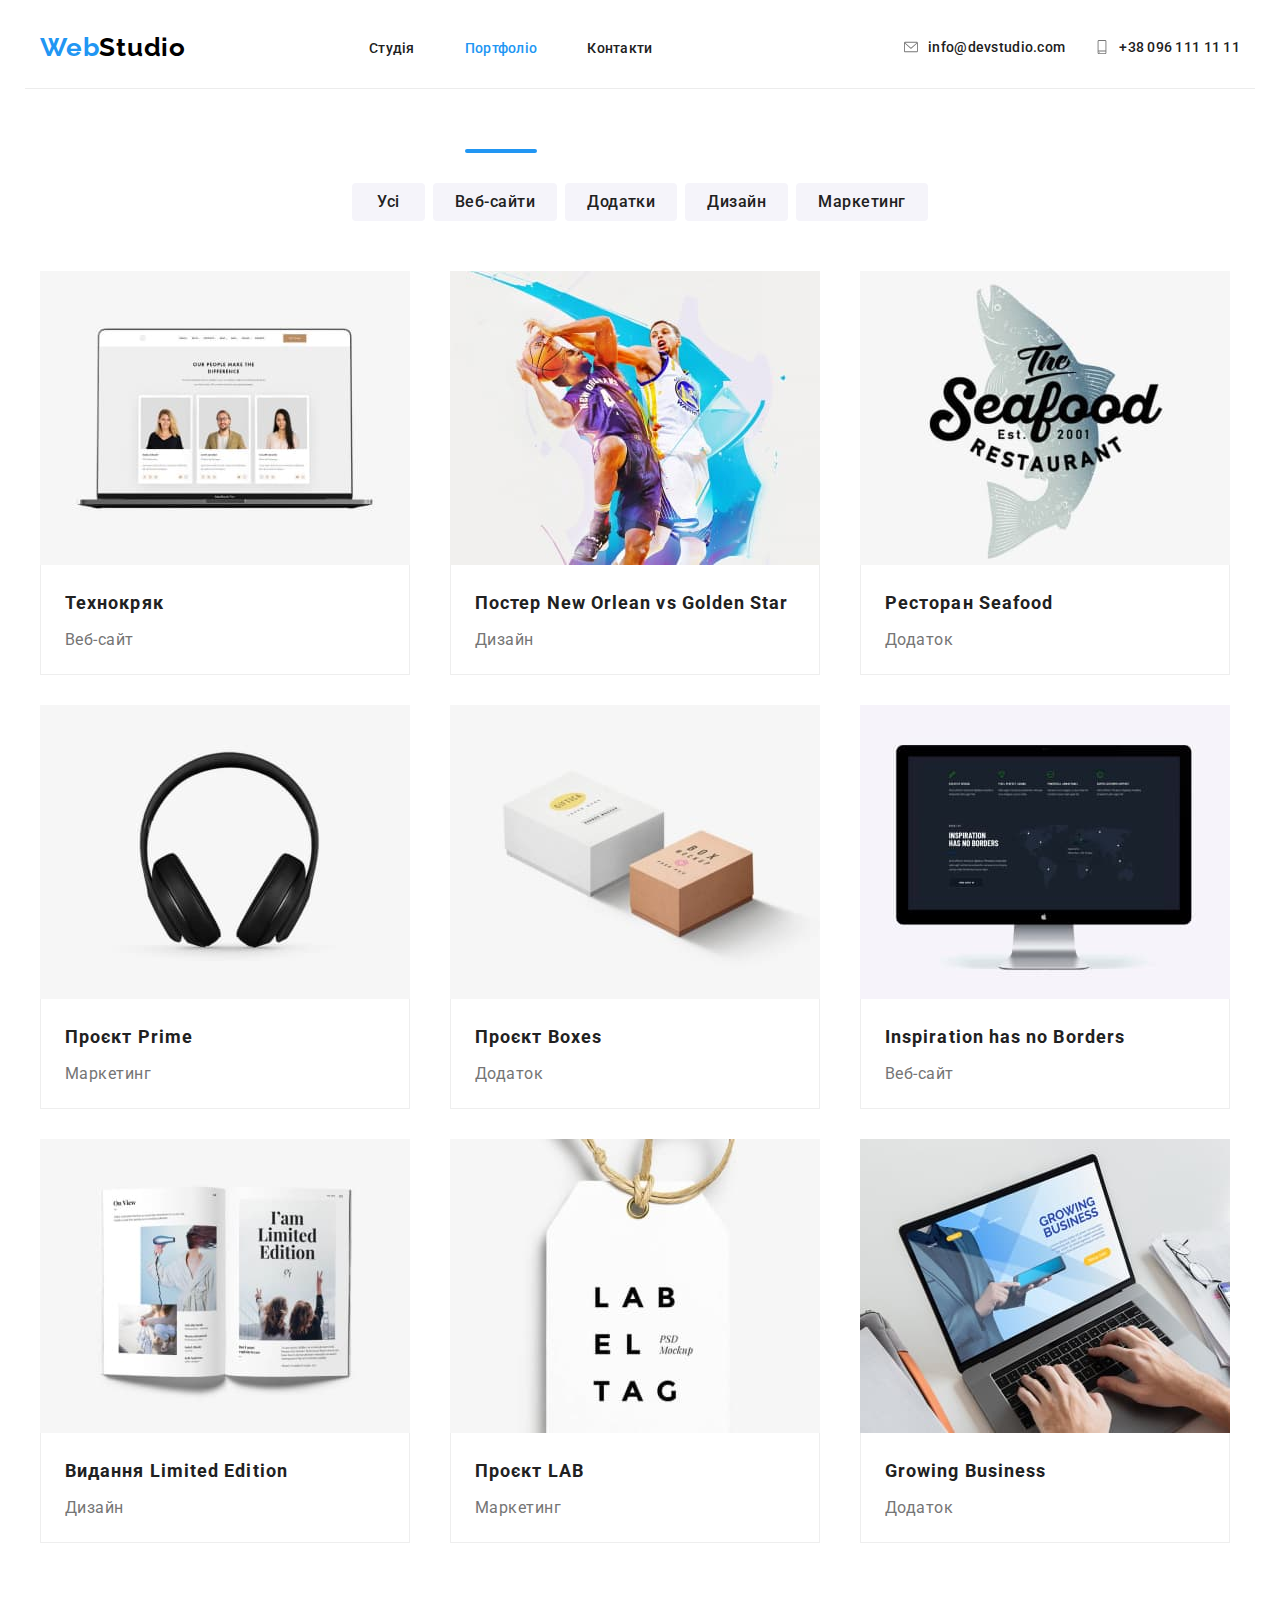
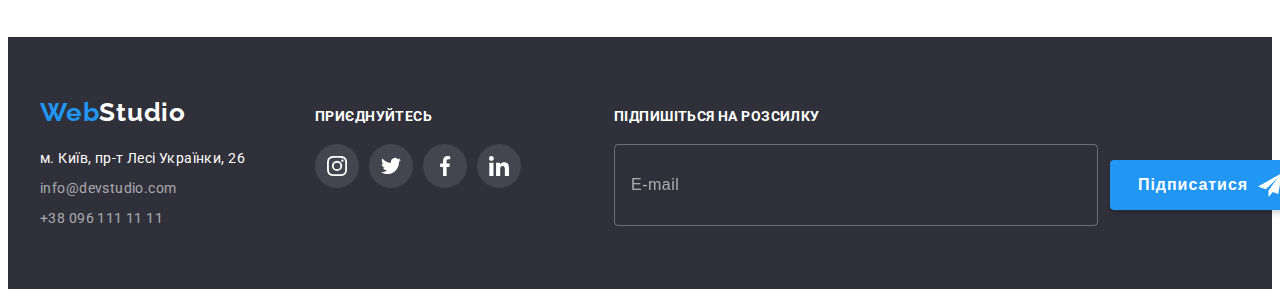
==== commit 5c9ce347: "Modal form styles turned adaptive" ====
--- a/portfolio.html
+++ b/portfolio.html
@@ -26,7 +26,10 @@
       <div class="container header__container">
         <div class="header__logo-wrapper">
           <!--Logo-->
-          <a href="./index.html" class="links logo navigation__logo"
+          <a
+            href="./index.html"
+            class="links logo navigation__logo"
+            aria-label="перейти на домашню сторінку"
             ><span class="logo__accent">Web</span>Studio</a
           >
           <button
@@ -422,89 +425,91 @@
     <!--Footer-->
     <footer class="footer">
       <div class="container footer__container">
-        <div class="footer__address">
-          <!--Logo-->
-          <a href="./index.html" class="links logo footer__logo"
-            ><span class="logo__accent">Web</span>Studio</a
-          >
-          <!--Address-->
-          <address class="address">
-            <ul class="list address__list">
-              <li class="address__item">
+        <div class="footer__wrapper">
+          <div class="footer__address">
+            <!--Logo-->
+            <a href="./index.html" class="links logo footer__logo"
+              ><span class="logo__accent">Web</span>Studio</a
+            >
+            <!--Address-->
+            <address class="address">
+              <ul class="list address__list">
+                <li class="address__item">
+                  <a
+                    href="https://goo.gl/maps/vt1rgCMrE2ZLCeFa9"
+                    target="_blank"
+                    rel="noopener noreferrer nofollow"
+                    class="links links--selected address__link--accent"
+                    >м. Київ, пр-т Лесі Українки, 26</a
+                  >
+                </li>
+                <li class="address__item">
+                  <a
+                    href="mailto:info@devstudio.com"
+                    class="links links--selected address__link"
+                    >info@devstudio.com</a
+                  >
+                </li>
+                <li class="address__item">
+                  <a
+                    href="tel:++380961111111"
+                    class="links links--selected address__link"
+                    >+38 096 111 11 11</a
+                  >
+                </li>
+              </ul>
+            </address>
+          </div>
+          <!-- Social media -->
+          <div class="footer__socialmedia">
+            <p class="footer__offer">Приєднуйтесь</p>
+            <ul class="list socialmedia">
+              <li class="socialmedia__item">
                 <a
-                  href="https://goo.gl/maps/vt1rgCMrE2ZLCeFa9"
-                  target="_blank"
-                  rel="noopener noreferrer nofollow"
-                  class="links links--selected address__link--accent"
-                  >м. Київ, пр-т Лесі Українки, 26</a
-                >
-              </li>
-              <li class="address__item">
+                  href="#"
+                  aria-label="Посилання на Інстаграм"
+                  class="socialmedia__link socialmedia__link--dark"
+                >
+                  <svg class="socialmedia__icon socialmedia__icon--dark">
+                    <use href="./images/icons.svg#icon-instagram"></use>
+                  </svg>
+                </a>
+              </li>
+              <li class="socialmedia__item">
                 <a
-                  href="mailto:info@devstudio.com"
-                  class="links links--selected address__link"
-                  >info@devstudio.com</a
-                >
-              </li>
-              <li class="address__item">
+                  href="#"
+                  aria-label="Посилання на Твіттер"
+                  class="socialmedia__link socialmedia__link--dark"
+                >
+                  <svg class="socialmedia__icon socialmedia__icon--dark">
+                    <use href="./images/icons.svg#icon-twitter"></use>
+                  </svg>
+                </a>
+              </li>
+              <li class="socialmedia__item">
                 <a
-                  href="tel:++380961111111"
-                  class="links links--selected address__link"
-                  >+38 096 111 11 11</a
-                >
+                  href="#"
+                  aria-label="Посилання на Фейсбук"
+                  class="socialmedia__link socialmedia__link--dark"
+                >
+                  <svg class="socialmedia__icon socialmedia__icon--dark">
+                    <use href="./images/icons.svg#icon-facebook"></use>
+                  </svg>
+                </a>
+              </li>
+              <li class="socialmedia__item">
+                <a
+                  href="#"
+                  aria-label="Посилання на Лінкдін"
+                  class="socialmedia__link socialmedia__link--dark"
+                >
+                  <svg class="socialmedia__icon socialmedia__icon--dark">
+                    <use href="./images/icons.svg#icon-linkedin"></use>
+                  </svg>
+                </a>
               </li>
             </ul>
-          </address>
-        </div>
-        <!-- Social media -->
-        <div class="footer__socialmedia">
-          <p class="footer__offer">Приєднуйтесь</p>
-          <ul class="list socialmedia">
-            <li class="socialmedia__item">
-              <a
-                href="#"
-                aria-label="Посилання на Інстаграм"
-                class="socialmedia__link socialmedia__link--dark"
-              >
-                <svg class="socialmedia__icon socialmedia__icon--dark">
-                  <use href="./images/icons.svg#icon-instagram"></use>
-                </svg>
-              </a>
-            </li>
-            <li class="socialmedia__item">
-              <a
-                href="#"
-                aria-label="Посилання на Твіттер"
-                class="socialmedia__link socialmedia__link--dark"
-              >
-                <svg class="socialmedia__icon socialmedia__icon--dark">
-                  <use href="./images/icons.svg#icon-twitter"></use>
-                </svg>
-              </a>
-            </li>
-            <li class="socialmedia__item">
-              <a
-                href="#"
-                aria-label="Посилання на Фейсбук"
-                class="socialmedia__link socialmedia__link--dark"
-              >
-                <svg class="socialmedia__icon socialmedia__icon--dark">
-                  <use href="./images/icons.svg#icon-facebook"></use>
-                </svg>
-              </a>
-            </li>
-            <li class="socialmedia__item">
-              <a
-                href="#"
-                aria-label="Посилання на Лінкдін"
-                class="socialmedia__link socialmedia__link--dark"
-              >
-                <svg class="socialmedia__icon socialmedia__icon--dark">
-                  <use href="./images/icons.svg#icon-linkedin"></use>
-                </svg>
-              </a>
-            </li>
-          </ul>
+          </div>
         </div>
         <!-- Subscription form -->
         <div class="footer__subscription">
@@ -517,7 +522,7 @@
                 name="subsctiption"
                 placeholder="E-mail"
                 required
-                class="subsctiption__input"
+                class="subscription__input"
               />
             </label>
             <button type="submit" class="submit-btn footer__submit-btn">
@@ -530,5 +535,6 @@
       </div>
     </footer>
     <script src="./js/filter.js"></script>
+    <script src="./js/mobile-menu.js"></script>
   </body>
 </html>
--- a/css/main.min.css
+++ b/css/main.min.css
@@ -1 +1 @@
-.filter,.close-btn,.clients__link,.socialmedia__link,.socialmedia--centered,.priorities__wrapper{display:-webkit-box;display:-ms-flexbox;display:flex;-webkit-box-pack:center;-ms-flex-pack:center;justify-content:center;-webkit-box-align:center;-ms-flex-align:center;align-items:center}body{font-family:"Roboto",sans-serif;color:#212121;line-height:1}h1,h2,h3,h4,h5,h6,p,ul{margin-top:0;margin-bottom:0}.visually-hidden{position:absolute;width:1px;height:1px;margin:-1px;border:0;padding:0;white-space:nowrap;-webkit-clip-path:inset(100%);clip-path:inset(100%);clip:rect(0 0 0 0);overflow:hidden}.list{list-style:none;padding-left:0}.btn{font-family:inherit;text-align:center;border-radius:4px;color:#212121;background-color:#f5f4fa;cursor:pointer;-webkit-transition:background-color 250ms cubic-bezier(0.4, 0, 0.2, 1);transition:background-color 250ms cubic-bezier(0.4, 0, 0.2, 1)}.btn:hover,.btn:focus{color:#fff;background-color:#2196f3}.links{color:inherit;text-decoration:none;-webkit-transition:color 250ms cubic-bezier(0.4, 0, 0.2, 1);transition:color 250ms cubic-bezier(0.4, 0, 0.2, 1)}.links--selected:hover,.links--selected:focus{color:#2196f3}.display-image{display:block;max-width:100%;height:auto}.container{width:100%;margin:0 auto;padding:0 15px;border-bottom:1px solid #ececec}@media screen and (min-width: 480px){.container{width:480px}}@media screen and (min-width: 768px){.container{width:768px}}@media screen and (min-width: 1200px){.container{width:1200px}}.section{padding-top:60px;padding-bottom:60px}@media screen and (min-width: 480px){.section{min-width:480px}}@media screen and (min-width: 768px){.section{min-width:768px}}@media screen and (min-width: 1200px){.section{min-width:1200px;padding-top:94px;padding-bottom:94px}}.section__header{margin-bottom:30px;font-weight:700;font-size:28px;line-height:1.18;text-align:center;letter-spacing:.03em}@media screen and (min-width: 1200px){.section__header{margin-bottom:50px;font-size:36px;line-height:1.16}}.logo{display:block;font-family:"Raleway";font-weight:700;font-size:24px;line-height:1.17;letter-spacing:.03em;color:#000}.logo__accent{color:#2196f3}.navigation__logo{padding-top:16px;padding-bottom:16px}.footer__logo{color:#fff;margin-bottom:20px}@media screen and (min-width: 768px){.navigation__logo{padding-top:26px;padding-bottom:26px}}@media screen and (min-width: 1200px){.logo{font-size:26px;line-height:1.19}.navigation__logo{padding-top:24px;padding-bottom:24px;margin-right:91px}}.header__container{width:100%}@media screen and (min-width: 480px){.header__container{width:480px}}@media screen and (max-width: 767px){.header__container{position:relative}.header__logo-wrapper{width:100%;position:relative}.header__content{width:100%;padding:48px 40px;background-color:#fff;position:absolute;top:0;left:0;-webkit-transform:translateY(-100%);transform:translateY(-100%);opacity:0;visibility:0;z-index:100;-webkit-transition:opacity 1000ms cubic-bezier(0.4, 0, 0.2, 1),visibility 1000ms cubic-bezier(0.4, 0, 0.2, 1),-webkit-transform 400ms cubic-bezier(0.4, 0, 0.2, 1);transition:opacity 1000ms cubic-bezier(0.4, 0, 0.2, 1),visibility 1000ms cubic-bezier(0.4, 0, 0.2, 1),-webkit-transform 400ms cubic-bezier(0.4, 0, 0.2, 1);transition:transform 400ms cubic-bezier(0.4, 0, 0.2, 1),opacity 1000ms cubic-bezier(0.4, 0, 0.2, 1),visibility 1000ms cubic-bezier(0.4, 0, 0.2, 1);transition:transform 400ms cubic-bezier(0.4, 0, 0.2, 1),opacity 1000ms cubic-bezier(0.4, 0, 0.2, 1),visibility 1000ms cubic-bezier(0.4, 0, 0.2, 1),-webkit-transform 400ms cubic-bezier(0.4, 0, 0.2, 1)}.header__content.is-open{-webkit-transform:translateY(0);transform:translateY(0);-webkit-transition-duration:400ms;transition-duration:400ms;opacity:1;visibility:1}.menu-btn{position:absolute;top:10px;right:0;display:-webkit-inline-box;display:-ms-inline-flexbox;display:inline-flex;-webkit-box-pack:center;-ms-flex-pack:center;justify-content:center;-webkit-box-align:center;-ms-flex-align:center;align-items:center;padding:0;margin:0;border:none;background-color:rgba(0,0,0,0)}.menu-btn--close{right:15px}.menu-btn__icon{width:40px;height:40px;fill:currentColor;-webkit-transition:fill 250ms cubic-bezier(0.4, 0, 0.2, 1);transition:fill 250ms cubic-bezier(0.4, 0, 0.2, 1);-webkit-transition-duration:100ms;transition-duration:100ms}.menu-btn:hover .menu-btn__icon,.menu-btn:focus .menu-btn__icon,.menu-btn:active .menu-btn__icon{fill:#2196f3}.menu{display:-webkit-box;display:-ms-flexbox;display:flex;-webkit-box-orient:vertical;-webkit-box-direction:normal;-ms-flex-direction:column;flex-direction:column}.menu__item:not(:last-child){margin-bottom:32px}.menu__item:last-child{margin-bottom:306px}.menu__link{display:inline-block;font-weight:500;font-size:40px;line-height:1.2;letter-spacing:.02em;color:#212121}.menu__link--current{color:#2196f3;position:relative}.contacts{display:-webkit-box;display:-ms-flexbox;display:flex;-webkit-box-orient:vertical;-webkit-box-direction:reverse;-ms-flex-direction:column-reverse;flex-direction:column-reverse}.contacts__item:nth-child(2){margin-top:32px}.contacts__item:first-child{margin-top:64px}.contacts__link{display:-webkit-inline-box;display:-ms-inline-flexbox;display:inline-flex;-webkit-box-align:center;-ms-flex-align:center;align-items:center;font-weight:500;font-size:34px;line-height:1.176;letter-spacing:.02em;color:#2196f3;-webkit-transition:color 250ms cubic-bezier(0.4, 0, 0.2, 1);transition:color 250ms cubic-bezier(0.4, 0, 0.2, 1)}.contacts__link--email{color:#757575;font-size:24px;line-height:1.167;letter-spacing:.02em}.contacts__icon{display:none}}@media screen and (min-width: 768px){.header__container{min-width:768px;display:-webkit-box;display:-ms-flexbox;display:flex;-webkit-box-pack:justify;-ms-flex-pack:justify;justify-content:space-between}.header__content{display:-webkit-box;display:-ms-flexbox;display:flex;-webkit-box-flex:1;-ms-flex-positive:1;flex-grow:1;-webkit-box-pack:justify;-ms-flex-pack:justify;justify-content:space-between;-webkit-box-align:center;-ms-flex-align:center;align-items:center;margin-left:87px}.menu{-webkit-column-gap:50px;-moz-column-gap:50px;column-gap:50px}.menu__link{padding:32px 0;display:inline-block;height:100%;font-weight:500;font-size:14px;line-height:1.143;letter-spacing:.02em;color:#212121}.menu__link--current{color:#2196f3;position:relative}.menu__link--current::after{content:"";display:block;bottom:0;left:0;position:absolute;-webkit-transform:translateY(1px);transform:translateY(1px);width:100%;height:4px;border-radius:3px;background-color:#2196f3}.menu-btn{display:none}.menu{display:-webkit-box;display:-ms-flexbox;display:flex}.contacts{display:-webkit-box;display:-ms-flexbox;display:flex;-webkit-box-orient:vertical;-webkit-box-direction:normal;-ms-flex-direction:column;flex-direction:column;-webkit-box-pack:center;-ms-flex-pack:center;justify-content:center}.contacts__link{display:-webkit-inline-box;display:-ms-inline-flexbox;display:inline-flex;-webkit-box-align:center;-ms-flex-align:center;align-items:center;font-weight:500;font-size:12px;line-height:1.167;letter-spacing:.02em;color:#757575;-webkit-transition:color 250ms cubic-bezier(0.4, 0, 0.2, 1);transition:color 250ms cubic-bezier(0.4, 0, 0.2, 1)}.contacts__item:last-child{margin-top:10px}.contacts__icon{width:14px;height:14px;margin-right:8px;fill:#757575;-webkit-transition:fill 250ms cubic-bezier(0.4, 0, 0.2, 1);transition:fill 250ms cubic-bezier(0.4, 0, 0.2, 1)}.contacts__link:hover .contacts__icon,.contacts__link:focus .contacts__icon{fill:#2196f3}}@media screen and (min-width: 1200px){.header__container{min-width:1200px}.header__content{margin-left:92px}.contacts{display:-webkit-box;display:-ms-flexbox;display:flex;-webkit-box-orient:horizontal;-webkit-box-direction:normal;-ms-flex-direction:row;flex-direction:row;-webkit-column-gap:30px;-moz-column-gap:30px;column-gap:30px;-webkit-box-pack:center;-ms-flex-pack:center;justify-content:center}.contacts__link{display:-webkit-inline-box;display:-ms-inline-flexbox;display:inline-flex;-webkit-box-align:center;-ms-flex-align:center;align-items:center;font-weight:500;font-size:14px;line-height:1.143;letter-spacing:.02em;color:#212121;-webkit-transition:color 250ms cubic-bezier(0.4, 0, 0.2, 1);transition:color 250ms cubic-bezier(0.4, 0, 0.2, 1)}.contacts__item:last-child{margin-top:0}.contacts__icon{width:14px;height:14px;margin-right:10px;fill:#757575;-webkit-transition:fill 250ms cubic-bezier(0.4, 0, 0.2, 1);transition:fill 250ms cubic-bezier(0.4, 0, 0.2, 1)}}.hero{width:100%;padding-top:118px;padding-bottom:118px;background-color:#c4c4c4;background-image:-webkit-gradient(linear, left top, left bottom, from(rgba(47, 48, 58, 0.4)), to(rgba(47, 48, 58, 0.4))),url("../images/hero-bg/hero-bg-image-480-1x-min.jpg");background-image:linear-gradient(to bottom, rgba(47, 48, 58, 0.4), rgba(47, 48, 58, 0.4)),url("../images/hero-bg/hero-bg-image-480-1x-min.jpg");background-position:center;background-repeat:no-repeat;background-size:cover;text-align:center}.hero__container{margin:0 auto}.hero__header{margin-bottom:30px;font-weight:900;font-size:26px;line-height:1.615;letter-spacing:.06em;text-transform:uppercase;color:#fff}.hero__btn{min-width:200px;min-height:50px;-webkit-transition:250ms cubic-bezier(0.4, 0, 0.2, 1);transition:250ms cubic-bezier(0.4, 0, 0.2, 1);-webkit-transition-property:background-color,-webkit-box-shadow;transition-property:background-color,-webkit-box-shadow;transition-property:background-color,box-shadow;transition-property:background-color,box-shadow,-webkit-box-shadow}.hero__btn:hover,.hero__btn:focus{-webkit-box-shadow:0px 4px 4px rgba(0,0,0,.15);box-shadow:0px 4px 4px rgba(0,0,0,.15);background-color:#188ce8}@media(min-device-pixel-ratio: 2),(-webkit-min-device-pixel-ratio: 2),(min-resolution: 192dpi),(min-resolution: 2dppx){.hero{background-image:-webkit-gradient(linear, left top, left bottom, from(rgba(47, 48, 58, 0.4)), to(rgba(47, 48, 58, 0.4))),url("../images/hero-bg/hero-bg-image-480-2x-min.jpg");background-image:linear-gradient(to bottom, rgba(47, 48, 58, 0.4), rgba(47, 48, 58, 0.4)),url("../images/hero-bg/hero-bg-image-480-2x-min.jpg")}}@media(min-device-pixel-ratio: 3),(-webkit-min-device-pixel-ratio: 3),(min-resolution: 288dpi),(min-resolution: 3dppx){.hero{background-image:-webkit-gradient(linear, left top, left bottom, from(rgba(47, 48, 58, 0.4)), to(rgba(47, 48, 58, 0.4))),url("../images/hero-bg/hero-bg-image-480-2x-min.jpg");background-image:linear-gradient(to bottom, rgba(47, 48, 58, 0.4), rgba(47, 48, 58, 0.4)),url("../images/hero-bg/hero-bg-image-480-2x-min.jpg")}}@media screen and (min-width: 480px)and (max-width: 767px){.hero{min-width:480px;background-image:-webkit-gradient(linear, left top, left bottom, from(rgba(47, 48, 58, 0.4)), to(rgba(47, 48, 58, 0.4))),url("../images/hero-bg/hero-bg-image-768-1x-min.jpg");background-image:linear-gradient(to bottom, rgba(47, 48, 58, 0.4), rgba(47, 48, 58, 0.4)),url("../images/hero-bg/hero-bg-image-768-1x-min.jpg")}.hero__container{width:360px}}@media(min-device-pixel-ratio: 2),(-webkit-min-device-pixel-ratio: 2),(min-resolution: 192dpi),(min-resolution: 2dppx){.hero{background-image:-webkit-gradient(linear, left top, left bottom, from(rgba(47, 48, 58, 0.4)), to(rgba(47, 48, 58, 0.4))),url("../images/hero-bg/hero-bg-image-768-2x-min.jpg");background-image:linear-gradient(to bottom, rgba(47, 48, 58, 0.4), rgba(47, 48, 58, 0.4)),url("../images/hero-bg/hero-bg-image-768-2x-min.jpg")}}@media(min-device-pixel-ratio: 3),(-webkit-min-device-pixel-ratio: 3),(min-resolution: 288dpi),(min-resolution: 3dppx){.hero{background-image:-webkit-gradient(linear, left top, left bottom, from(rgba(47, 48, 58, 0.4)), to(rgba(47, 48, 58, 0.4))),url("../images/hero-bg/hero-bg-image-768-3x-min.jpg");background-image:linear-gradient(to bottom, rgba(47, 48, 58, 0.4), rgba(47, 48, 58, 0.4)),url("../images/hero-bg/hero-bg-image-768-3x-min.jpg")}}@media screen and (min-width: 768px){.hero{min-width:768px;background-image:-webkit-gradient(linear, left top, left bottom, from(rgba(47, 48, 58, 0.4)), to(rgba(47, 48, 58, 0.4))),url("../images/hero-bg/hero-bg-image-1600-1x-min.jpg");background-image:linear-gradient(to bottom, rgba(47, 48, 58, 0.4), rgba(47, 48, 58, 0.4)),url("../images/hero-bg/hero-bg-image-1600-1x-min.jpg")}}@media(min-device-pixel-ratio: 2),(-webkit-min-device-pixel-ratio: 2),(min-resolution: 192dpi),(min-resolution: 2dppx){.hero{background-image:-webkit-gradient(linear, left top, left bottom, from(rgba(47, 48, 58, 0.4)), to(rgba(47, 48, 58, 0.4))),url("../images/hero-bg/hero-bg-image-1600-2x-min.jpg");background-image:linear-gradient(to bottom, rgba(47, 48, 58, 0.4), rgba(47, 48, 58, 0.4)),url("../images/hero-bg/hero-bg-image-1600-2x-min.jpg")}}@media(min-device-pixel-ratio: 3),(-webkit-min-device-pixel-ratio: 3),(min-resolution: 288dpi),(min-resolution: 3dppx){.hero{background-image:-webkit-gradient(linear, left top, left bottom, from(rgba(47, 48, 58, 0.4)), to(rgba(47, 48, 58, 0.4))),url("../images/hero-bg/hero-bg-image-1600-3x-min.jpg");background-image:linear-gradient(to bottom, rgba(47, 48, 58, 0.4), rgba(47, 48, 58, 0.4)),url("../images/hero-bg/hero-bg-image-1600-3x-min.jpg")}}@media screen and (min-width: 1200px){.hero{min-width:1200px;padding-top:200px;padding-bottom:200px;max-width:1600px}.hero__container{width:696px}.hero__header{font-size:44px;line-height:1.36}.hero__btn{min-width:216px}}.priorities__list{display:-webkit-box;display:-ms-flexbox;display:flex;-ms-flex-wrap:wrap;flex-wrap:wrap;-webkit-column-gap:30px;-moz-column-gap:30px;column-gap:30px}.priorities__item{width:calc((100% - 90px)/4)}.priorities__title{margin-bottom:10px;font-weight:700;font-size:14px;letter-spacing:.03em;text-transform:uppercase}.priorities__description{font-size:14px;line-height:1.71;letter-spacing:.03em;color:#757575}.priorities__wrapper{width:270px;height:120px;margin-bottom:30px;background-color:#f5f4fa;border-radius:4px;-webkit-box-align:center;-ms-flex-align:center;align-items:center}.priorities__icon{width:70px;height:70px}.projects{padding-top:0px}.projects__list{display:-webkit-box;display:-ms-flexbox;display:flex;-ms-flex-wrap:wrap;flex-wrap:wrap;-webkit-column-gap:30px;-moz-column-gap:30px;column-gap:30px}.projects__item{position:relative;width:calc((100% - 60px)/3)}.projects__title{display:block;width:100%;min-height:70px;padding-top:27px;padding-bottom:27px;position:absolute;bottom:0;left:0;text-align:center;background-color:rgba(47,48,58,.8);font-weight:700;font-size:14px;line-height:1.143;letter-spacing:.03em;text-transform:uppercase;color:#fff}.staff{background-color:#f5f4fa}.staff__list{display:-webkit-box;display:-ms-flexbox;display:flex;-ms-flex-wrap:wrap;flex-wrap:wrap;text-align:center;-webkit-column-gap:30px;-moz-column-gap:30px;column-gap:30px}.staff__item{width:calc((100% - 90px)/4);background-color:#fff;-webkit-box-shadow:0px 1px 3px rgba(0,0,0,.12),0px 1px 1px rgba(0,0,0,.14),0px 2px 1px rgba(0,0,0,.2);box-shadow:0px 1px 3px rgba(0,0,0,.12),0px 1px 1px rgba(0,0,0,.14),0px 2px 1px rgba(0,0,0,.2);border-radius:0px 0px 4px 4px}.staff__meta{padding:30px 15px}.staff__name{margin-bottom:10px;font-weight:500;font-size:16px;line-height:1.19;letter-spacing:.03em}.staff__position{margin-bottom:16px;font-size:16px;line-height:1.19;letter-spacing:.03em;color:#757575}.socialmedia{display:-webkit-box;display:-ms-flexbox;display:flex;-webkit-box-align:center;-ms-flex-align:center;align-items:center;-webkit-column-gap:10px;-moz-column-gap:10px;column-gap:10px}.socialmedia__link{width:44px;height:44px;border-radius:50%;-webkit-transition:background-color 250ms cubic-bezier(0.4, 0, 0.2, 1);transition:background-color 250ms cubic-bezier(0.4, 0, 0.2, 1)}.socialmedia__link--light{background-color:rgba(0,0,0,0)}.socialmedia__link--dark{background-color:rgba(255,255,255,.1)}.socialmedia__link:hover,.socialmedia__link:focus{background-color:#2196f3;outline:none}.socialmedia__icon{width:20px;height:20px;-webkit-transition:fill 250ms cubic-bezier(0.4, 0, 0.2, 1);transition:fill 250ms cubic-bezier(0.4, 0, 0.2, 1)}.socialmedia__icon--light{fill:#afb1b8}.socialmedia__icon--dark{fill:#fff}.socialmedia__link:hover .socialmedia__icon,.socialmedia__link:focus .socialmedia__icon{fill:#fff}.header-socialmedia{display:-webkit-box;display:-ms-flexbox;display:flex;-webkit-box-align:center;-ms-flex-align:center;align-items:center;-webkit-column-gap:10px;-moz-column-gap:10px;column-gap:10px}.header-socialmedia__link{display:inline-block;padding-right:10px;border-right:1px solid rgba(33,33,33,.2);font-weight:500;font-size:18px;line-height:1.22;letter-spacing:.02em;color:#2196f3}@media screen and (min-width: 768px){.header-socialmedia{display:none}}.clients__list{display:-webkit-box;display:-ms-flexbox;display:flex;-webkit-box-pack:justify;-ms-flex-pack:justify;justify-content:space-between;-webkit-box-align:center;-ms-flex-align:center;align-items:center}.clients__link{width:170px;min-height:92px;border:1px solid #afb1b8;border-radius:4px;-webkit-transition:border-color 250ms cubic-bezier(0.4, 0, 0.2, 1);transition:border-color 250ms cubic-bezier(0.4, 0, 0.2, 1)}.clients__link:hover,.clients__link:focus{border-color:#2196f3;outline:none}.clients__icon{width:106px;height:60px;fill:#afb1b8;-webkit-transition:fill 250ms cubic-bezier(0.4, 0, 0.2, 1);transition:fill 250ms cubic-bezier(0.4, 0, 0.2, 1)}.clients__link:hover .clients__icon,.clients__link:focus .clients__icon{fill:#2196f3}.submit-btn{display:-webkit-inline-box;display:-ms-inline-flexbox;display:inline-flex;-webkit-box-pack:center;-ms-flex-pack:center;justify-content:center;-webkit-box-align:center;-ms-flex-align:center;align-items:center;min-width:200px;min-height:50px;border:none;border-radius:4px;padding:10px;background-color:#2196f3;-webkit-box-shadow:0px 4px 4px rgba(0,0,0,.15);box-shadow:0px 4px 4px rgba(0,0,0,.15);font-weight:700;font-size:16px;line-height:1.88;letter-spacing:.06em;color:#fff;text-align:center;cursor:pointer;-webkit-transition:background-color 250ms cubic-bezier(0.4, 0, 0.2, 1);transition:background-color 250ms cubic-bezier(0.4, 0, 0.2, 1)}.submit-btn:hover,.submit-btn:focus{background-color:#188ce8}.submit-btn__icon{width:24px;height:24px;margin-left:10px}.footer__submit-btn{margin-left:12px}.footer{min-width:1200px;padding-top:60px;padding-bottom:60px;background-color:#2f303a}.footer__container{display:-webkit-box;display:-ms-flexbox;display:flex;-webkit-box-pack:justify;-ms-flex-pack:justify;justify-content:space-between;-webkit-box-align:baseline;-ms-flex-align:baseline;align-items:baseline}.footer__offer{margin-bottom:20px;font-weight:700;font-size:14px;line-height:1.143;letter-spacing:.03em;text-transform:uppercase;color:#fff}.address__list{font-style:normal;font-size:14px;line-height:1.5;letter-spacing:.03em}.address__item:not(:last-child){margin-bottom:9px}.address__link{color:rgba(255,255,255,.6)}.address__link--accent{color:#fff}.subsctiption__input{width:358px;height:50px;padding:15px 16px;border:1px solid rgba(255,255,255,.3);border-radius:4px;outline:none;-webkit-filter:drop-shadow(0px 4px 4px rgba(0, 0, 0, 0.15));filter:drop-shadow(0px 4px 4px rgba(0, 0, 0, 0.15));background-color:rgba(0,0,0,0);font-size:16px;line-height:1.25;letter-spacing:.03em;color:#fff}.subsctiption__input::-webkit-input-placeholder{font-size:16px;line-height:1.25;letter-spacing:.03em;color:rgba(255,255,255,.6)}.subsctiption__input::-moz-placeholder{font-size:16px;line-height:1.25;letter-spacing:.03em;color:rgba(255,255,255,.6)}.subsctiption__input:-ms-input-placeholder{font-size:16px;line-height:1.25;letter-spacing:.03em;color:rgba(255,255,255,.6)}.subsctiption__input::-ms-input-placeholder{font-size:16px;line-height:1.25;letter-spacing:.03em;color:rgba(255,255,255,.6)}.subsctiption__input::placeholder{font-size:16px;line-height:1.25;letter-spacing:.03em;color:rgba(255,255,255,.6)}.modal-overlay{width:100vw;height:100vh;display:block;position:fixed;top:0;left:0;background-color:rgba(0,0,0,.2);opacity:1;-webkit-transition:opacity 250ms cubic-bezier(0.4, 0, 0.2, 1);transition:opacity 250ms cubic-bezier(0.4, 0, 0.2, 1)}.is-hidden{opacity:0;visibility:hidden;pointer-events:none}.modal-window{width:528px;min-height:581px;padding:40px;position:absolute;top:50%;left:50%;background-color:#fff;-webkit-box-shadow:0px 1px 3px rgba(0,0,0,.12),0px 1px 1px rgba(0,0,0,.14),0px 2px 1px rgba(0,0,0,.2);box-shadow:0px 1px 3px rgba(0,0,0,.12),0px 1px 1px rgba(0,0,0,.14),0px 2px 1px rgba(0,0,0,.2);border-radius:4px;-webkit-transform:translate(-50%, -50%) scale(1);transform:translate(-50%, -50%) scale(1);-webkit-transition:-webkit-transform 250ms cubic-bezier(0.4, 0, 0.2, 1);transition:-webkit-transform 250ms cubic-bezier(0.4, 0, 0.2, 1);transition:transform 250ms cubic-bezier(0.4, 0, 0.2, 1);transition:transform 250ms cubic-bezier(0.4, 0, 0.2, 1), -webkit-transform 250ms cubic-bezier(0.4, 0, 0.2, 1)}.modal-overlay.is-hidden .modal-window{-webkit-transform:translate(-50%, -50%) scale(2);transform:translate(-50%, -50%) scale(2)}.close-btn{width:30px;height:30px;position:absolute;top:8px;right:8px;background-color:rgba(0,0,0,0);border:1px solid rgba(0,0,0,.1);border-radius:100%;cursor:pointer}.close-btn__icon{width:18px;height:18px;-webkit-transition:fill 250ms cubic-bezier(0.4, 0, 0.2, 1);transition:fill 250ms cubic-bezier(0.4, 0, 0.2, 1)}.close-btn:hover .close-btn__icon,.close-btn:focus .close-btn__icon{fill:#2196f3}.call-form{display:-webkit-box;display:-ms-flexbox;display:flex;-webkit-box-orient:vertical;-webkit-box-direction:normal;-ms-flex-direction:column;flex-direction:column;-webkit-box-pack:center;-ms-flex-pack:center;justify-content:center;-webkit-box-align:start;-ms-flex-align:start;align-items:flex-start;font-size:12px;line-height:1.17;letter-spacing:.01em;color:#757575}.call-form__offer{-ms-flex-item-align:center;align-self:center;margin-bottom:12px;font-weight:700;font-size:20px;line-height:1.15;text-align:center;letter-spacing:.03em;color:#212121}.call-form__wrapper{width:100%;margin-top:4px;margin-bottom:10px;position:relative;display:-webkit-box;display:-ms-flexbox;display:flex}.call-form__input{width:100%;height:40px;padding:12px 12px 12px 12px;text-indent:30px;border:1px solid rgba(33,33,33,.2);border-radius:4px;outline:none;font-size:14px;line-height:1.714;letter-spacing:.03em;color:#212121;-webkit-transition:border-color 250ms cubic-bezier(0.4, 0, 0.2, 1);transition:border-color 250ms cubic-bezier(0.4, 0, 0.2, 1)}.call-form__icon{width:18px;height:18px;position:absolute;top:50%;left:12px;-webkit-transform:translateY(-50%);transform:translateY(-50%);fill:#212121;-webkit-transition:fill 250ms cubic-bezier(0.4, 0, 0.2, 1);transition:fill 250ms cubic-bezier(0.4, 0, 0.2, 1)}.call-form__textarea{width:100%;height:120px;padding:12px 16px;margin-top:4px;margin-bottom:20px;overflow:scroll;resize:none;border:1px solid rgba(33,33,33,.2);border-radius:4px;outline:none;font-size:14px;line-height:1.714;letter-spacing:.03em;color:#212121;-webkit-transition:border-color 250ms cubic-bezier(0.4, 0, 0.2, 1);transition:border-color 250ms cubic-bezier(0.4, 0, 0.2, 1)}.call-form__textarea::-webkit-input-placeholder{font-size:12px;line-height:1.167;letter-spacing:.01em;color:rgba(117,117,117,.5)}.call-form__textarea::-moz-placeholder{font-size:12px;line-height:1.167;letter-spacing:.01em;color:rgba(117,117,117,.5)}.call-form__textarea:-ms-input-placeholder{font-size:12px;line-height:1.167;letter-spacing:.01em;color:rgba(117,117,117,.5)}.call-form__textarea::-ms-input-placeholder{font-size:12px;line-height:1.167;letter-spacing:.01em;color:rgba(117,117,117,.5)}.call-form__textarea::placeholder{font-size:12px;line-height:1.167;letter-spacing:.01em;color:rgba(117,117,117,.5)}.call-form__input:focus+.call-form__icon{fill:#2196f3}.call-form__input:focus,.call-form__textarea:focus{border-color:#2196f3}.call-form__btn{-ms-flex-item-align:center;align-self:center}.checkbox{margin-bottom:30px;-ms-flex-item-align:center;align-self:center}.checkbox__label{display:-webkit-box;display:-ms-flexbox;display:flex;-webkit-box-align:center;-ms-flex-align:center;align-items:center;font-size:14px;line-height:1.714;letter-spacing:.03em}.checkbox__input{margin-right:7px}.checkbox__icon{display:inline-block;width:16px;height:15px;margin-right:7px;fill:none;background-image:url(../images/checkbox-empty.svg);background-position:center;background-size:contain;background-origin:border-box;border-radius:2px;-webkit-transition:250ms cubic-bezier(0.4, 0, 0.2, 1);transition:250ms cubic-bezier(0.4, 0, 0.2, 1);-webkit-transition-property:fill,background-color,background-image;transition-property:fill,background-color,background-image}.checkbox__link{margin-left:2px;-webkit-text-decoration-line:underline;text-decoration-line:underline;color:#2196f3}.checkbox__input:checked+.checkbox__icon{background-image:none;fill:#fff;background-color:#2196f3}.hide{position:absolute;opacity:0;min-width:0;min-height:0;padding:0;margin:0;border:0;pointer-events:none}.filter{margin-bottom:50px;-webkit-column-gap:8px;-moz-column-gap:8px;column-gap:8px;-ms-flex-wrap:wrap;flex-wrap:wrap}.filter__btn{display:inline-block;padding:6px 22px;border:none;font-weight:500;font-size:16px;line-height:1.625;letter-spacing:.03em;-webkit-transition:250ms cubic-bezier(0.4, 0, 0.2, 1);transition:250ms cubic-bezier(0.4, 0, 0.2, 1);-webkit-transition-property:background-color,color,-webkit-box-shadow;transition-property:background-color,color,-webkit-box-shadow;transition-property:background-color,color,box-shadow;transition-property:background-color,color,box-shadow,-webkit-box-shadow}.filter__btn--initial{padding-left:25px;padding-right:25px}.filter__btn:hover,.filter__btn:focus{-webkit-box-shadow:0px 3px 1px rgba(0,0,0,.1),0px 1px 2px rgba(0,0,0,.08),0px 2px 2px rgba(0,0,0,.12);box-shadow:0px 3px 1px rgba(0,0,0,.1),0px 1px 2px rgba(0,0,0,.08),0px 2px 2px rgba(0,0,0,.12)}.filter__input:checked+.filter__btn{color:#fff;background-color:#2196f3;-webkit-box-shadow:0px 3px 1px rgba(0,0,0,.1),0px 1px 2px rgba(0,0,0,.08),0px 2px 2px rgba(0,0,0,.12);box-shadow:0px 3px 1px rgba(0,0,0,.1),0px 1px 2px rgba(0,0,0,.08),0px 2px 2px rgba(0,0,0,.12)}.gallery{display:-webkit-box;display:-ms-flexbox;display:flex;-ms-flex-wrap:wrap;flex-wrap:wrap;gap:30px}.gallery__item{display:inline-block;-ms-flex-preferred-size:calc((100% - 60px)/3);flex-basis:calc((100% - 60px)/3)}.gallery__meta-wrapper{padding:20px 24px 19px 24px;background-color:#fff;border-right:1px solid #eee;border-left:1px solid #eee;border-bottom:1px solid #eee}.gallery__title{margin-bottom:4px;font-weight:700;font-size:18px;line-height:2;letter-spacing:.06em}.gallery__category{font-size:16px;line-height:1.88;letter-spacing:.03em;color:#757575}.gallery__link{display:inline-block;-webkit-transition:-webkit-box-shadow 250ms cubic-bezier(0.4, 0, 0.2, 1);transition:-webkit-box-shadow 250ms cubic-bezier(0.4, 0, 0.2, 1);transition:box-shadow 250ms cubic-bezier(0.4, 0, 0.2, 1);transition:box-shadow 250ms cubic-bezier(0.4, 0, 0.2, 1), -webkit-box-shadow 250ms cubic-bezier(0.4, 0, 0.2, 1)}.gallery__link:hover,.gallery__link:focus{-webkit-box-shadow:0px 1px 1px rgba(0,0,0,.12),0px 4px 4px rgba(0,0,0,.06),1px 4px 6px rgba(0,0,0,.16);box-shadow:0px 1px 1px rgba(0,0,0,.12),0px 4px 4px rgba(0,0,0,.06),1px 4px 6px rgba(0,0,0,.16)}.gallery__overlay{position:relative;overflow:hidden}.gallery__description{display:block;width:100%;height:100%;padding:63px 24px;position:absolute;bottom:0;left:0;-webkit-box-align:center;-ms-flex-align:center;align-items:center;background-color:rgba(33,150,243,.9);font-size:18px;line-height:1.56;letter-spacing:.03em;color:#fff;opacity:0;-webkit-transform:translateY(100%);transform:translateY(100%);-webkit-transition:250ms cubic-bezier(0.4, 0, 0.2, 1);transition:250ms cubic-bezier(0.4, 0, 0.2, 1);-webkit-transition-property:opacity,-webkit-transform;transition-property:opacity,-webkit-transform;transition-property:transform,opacity;transition-property:transform,opacity,-webkit-transform}.gallery__link:hover .gallery__description,.gallery__link:focus .gallery__description{opacity:1;-webkit-transform:translateY(0);transform:translateY(0)}/*# sourceMappingURL=main.min.css.map */+.filter,.close-btn,.clients__link,.socialmedia__link,.socialmedia--centered,.priorities__wrapper{display:-webkit-box;display:-ms-flexbox;display:flex;-webkit-box-pack:center;-ms-flex-pack:center;justify-content:center;-webkit-box-align:center;-ms-flex-align:center;align-items:center}body{font-family:"Roboto",sans-serif;color:#212121;line-height:1}h1,h2,h3,h4,h5,h6,p,ul{margin-top:0;margin-bottom:0}.visually-hidden{position:absolute;width:1px;height:1px;margin:-1px;border:0;padding:0;white-space:nowrap;-webkit-clip-path:inset(100%);clip-path:inset(100%);clip:rect(0 0 0 0);overflow:hidden}.list{list-style:none;padding-left:0}.btn{font-family:inherit;text-align:center;border-radius:4px;color:#212121;background-color:#f5f4fa;cursor:pointer;-webkit-transition:background-color 250ms cubic-bezier(0.4, 0, 0.2, 1);transition:background-color 250ms cubic-bezier(0.4, 0, 0.2, 1)}.btn:hover,.btn:focus{color:#fff;background-color:#2196f3}.links{color:inherit;text-decoration:none;-webkit-transition:color 250ms cubic-bezier(0.4, 0, 0.2, 1);transition:color 250ms cubic-bezier(0.4, 0, 0.2, 1)}.links--selected:hover,.links--selected:focus{color:#2196f3}.display-image{display:block;max-width:100%;height:auto}.container{width:100%;margin:0 auto;padding:0 15px}@media screen and (min-width: 480px){.container{width:480px}}@media screen and (min-width: 768px){.container{width:768px}}@media screen and (min-width: 1200px){.container{width:1200px}}.section{padding-top:60px;padding-bottom:60px}@media screen and (min-width: 480px){.section{min-width:480px}}@media screen and (min-width: 768px){.section{min-width:768px}}@media screen and (min-width: 1200px){.section{min-width:1200px;padding-top:94px;padding-bottom:94px}}.section__header{margin-bottom:30px;font-weight:700;font-size:28px;line-height:1.18;text-align:center;letter-spacing:.03em}@media screen and (min-width: 1200px){.section__header{margin-bottom:50px;font-size:36px;line-height:1.16}}.logo{display:block;font-family:"Raleway";font-weight:700;font-size:24px;line-height:1.17;letter-spacing:.03em;color:#000}.logo__accent{color:#2196f3}.navigation__logo{padding-top:16px;padding-bottom:16px}.footer__logo{color:#fff;margin-bottom:20px;text-align:center}@media screen and (min-width: 768px){.navigation__logo{padding-top:26px;padding-bottom:26px}}@media screen and (min-width: 1200px){.logo{font-size:26px;line-height:1.19}.navigation__logo{padding-top:24px;padding-bottom:24px;margin-right:91px}.footer__logo{text-align:left}}.header__container{width:100%;border-bottom:1px solid #ececec}@media screen and (min-width: 480px){.header__container{width:480px}}@media screen and (max-width: 767px){.header__container{position:relative}.header__logo-wrapper{width:100%;position:relative}.header__content{width:100%;padding:48px 40px;background-color:#fff;position:absolute;top:0;left:0;-webkit-transform:translateY(-100%);transform:translateY(-100%);opacity:0;visibility:0;z-index:100;-webkit-transition:opacity 1000ms cubic-bezier(0.4, 0, 0.2, 1),visibility 1000ms cubic-bezier(0.4, 0, 0.2, 1),-webkit-transform 400ms cubic-bezier(0.4, 0, 0.2, 1);transition:opacity 1000ms cubic-bezier(0.4, 0, 0.2, 1),visibility 1000ms cubic-bezier(0.4, 0, 0.2, 1),-webkit-transform 400ms cubic-bezier(0.4, 0, 0.2, 1);transition:transform 400ms cubic-bezier(0.4, 0, 0.2, 1),opacity 1000ms cubic-bezier(0.4, 0, 0.2, 1),visibility 1000ms cubic-bezier(0.4, 0, 0.2, 1);transition:transform 400ms cubic-bezier(0.4, 0, 0.2, 1),opacity 1000ms cubic-bezier(0.4, 0, 0.2, 1),visibility 1000ms cubic-bezier(0.4, 0, 0.2, 1),-webkit-transform 400ms cubic-bezier(0.4, 0, 0.2, 1)}.header__content.is-open{-webkit-transform:translateY(0);transform:translateY(0);-webkit-transition-duration:400ms;transition-duration:400ms;opacity:1;visibility:1}.menu-btn{position:absolute;top:10px;right:0;display:-webkit-inline-box;display:-ms-inline-flexbox;display:inline-flex;-webkit-box-pack:center;-ms-flex-pack:center;justify-content:center;-webkit-box-align:center;-ms-flex-align:center;align-items:center;padding:0;margin:0;border:none;background-color:rgba(0,0,0,0)}.menu-btn--close{right:15px}.menu-btn__icon{width:40px;height:40px;fill:currentColor;-webkit-transition:fill 250ms cubic-bezier(0.4, 0, 0.2, 1);transition:fill 250ms cubic-bezier(0.4, 0, 0.2, 1);-webkit-transition-duration:100ms;transition-duration:100ms}.menu-btn:hover .menu-btn__icon,.menu-btn:focus .menu-btn__icon,.menu-btn:active .menu-btn__icon{fill:#2196f3}.menu{display:-webkit-box;display:-ms-flexbox;display:flex;-webkit-box-orient:vertical;-webkit-box-direction:normal;-ms-flex-direction:column;flex-direction:column}.menu__item:not(:last-child){margin-bottom:32px}.menu__item:last-child{margin-bottom:306px}.menu__link{display:inline-block;font-weight:500;font-size:40px;line-height:1.2;letter-spacing:.02em;color:#212121}.menu__link--current{color:#2196f3;position:relative}.contacts{display:-webkit-box;display:-ms-flexbox;display:flex;-webkit-box-orient:vertical;-webkit-box-direction:reverse;-ms-flex-direction:column-reverse;flex-direction:column-reverse}.contacts__item:nth-child(2){margin-top:32px}.contacts__item:first-child{margin-top:64px}.contacts__link{display:-webkit-inline-box;display:-ms-inline-flexbox;display:inline-flex;-webkit-box-align:center;-ms-flex-align:center;align-items:center;font-weight:500;font-size:34px;line-height:1.176;letter-spacing:.02em;color:#2196f3;-webkit-transition:color 250ms cubic-bezier(0.4, 0, 0.2, 1);transition:color 250ms cubic-bezier(0.4, 0, 0.2, 1)}.contacts__link--email{color:#757575;font-size:24px;line-height:1.167;letter-spacing:.02em}.contacts__icon{display:none}}@media screen and (min-width: 768px){.header__container{min-width:768px;display:-webkit-box;display:-ms-flexbox;display:flex;-webkit-box-pack:justify;-ms-flex-pack:justify;justify-content:space-between}.header__content{display:-webkit-box;display:-ms-flexbox;display:flex;-webkit-box-flex:1;-ms-flex-positive:1;flex-grow:1;-webkit-box-pack:justify;-ms-flex-pack:justify;justify-content:space-between;-webkit-box-align:center;-ms-flex-align:center;align-items:center;margin-left:87px}.menu{-webkit-column-gap:50px;-moz-column-gap:50px;column-gap:50px}.menu__link{padding:32px 0;display:inline-block;height:100%;font-weight:500;font-size:14px;line-height:1.143;letter-spacing:.02em;color:#212121}.menu__link--current{color:#2196f3;position:relative}.menu__link--current::after{content:"";display:block;bottom:0;left:0;position:absolute;-webkit-transform:translateY(1px);transform:translateY(1px);width:100%;height:4px;border-radius:3px;background-color:#2196f3}.menu-btn{display:none}.menu{display:-webkit-box;display:-ms-flexbox;display:flex}.contacts{display:-webkit-box;display:-ms-flexbox;display:flex;-webkit-box-orient:vertical;-webkit-box-direction:normal;-ms-flex-direction:column;flex-direction:column;-webkit-box-pack:center;-ms-flex-pack:center;justify-content:center}.contacts__link{display:-webkit-inline-box;display:-ms-inline-flexbox;display:inline-flex;-webkit-box-align:center;-ms-flex-align:center;align-items:center;font-weight:500;font-size:12px;line-height:1.167;letter-spacing:.02em;color:#757575;-webkit-transition:color 250ms cubic-bezier(0.4, 0, 0.2, 1);transition:color 250ms cubic-bezier(0.4, 0, 0.2, 1)}.contacts__item:last-child{margin-top:10px}.contacts__icon{width:14px;height:14px;margin-right:8px;fill:#757575;-webkit-transition:fill 250ms cubic-bezier(0.4, 0, 0.2, 1);transition:fill 250ms cubic-bezier(0.4, 0, 0.2, 1)}.contacts__link:hover .contacts__icon,.contacts__link:focus .contacts__icon{fill:#2196f3}}@media screen and (min-width: 1200px){.header__container{min-width:1200px}.header__content{margin-left:92px}.contacts{display:-webkit-box;display:-ms-flexbox;display:flex;-webkit-box-orient:horizontal;-webkit-box-direction:normal;-ms-flex-direction:row;flex-direction:row;-webkit-column-gap:30px;-moz-column-gap:30px;column-gap:30px;-webkit-box-pack:center;-ms-flex-pack:center;justify-content:center}.contacts__link{display:-webkit-inline-box;display:-ms-inline-flexbox;display:inline-flex;-webkit-box-align:center;-ms-flex-align:center;align-items:center;font-weight:500;font-size:14px;line-height:1.143;letter-spacing:.02em;color:#212121;-webkit-transition:color 250ms cubic-bezier(0.4, 0, 0.2, 1);transition:color 250ms cubic-bezier(0.4, 0, 0.2, 1)}.contacts__item:last-child{margin-top:0}.contacts__icon{width:14px;height:14px;margin-right:10px;fill:#757575;-webkit-transition:fill 250ms cubic-bezier(0.4, 0, 0.2, 1);transition:fill 250ms cubic-bezier(0.4, 0, 0.2, 1)}}.hero{width:100%;padding-top:118px;padding-bottom:118px;background-color:#c4c4c4;background-image:-webkit-gradient(linear, left top, left bottom, from(rgba(47, 48, 58, 0.4)), to(rgba(47, 48, 58, 0.4))),url("../images/hero-bg/hero-bg-image-480-1x-min.jpg");background-image:linear-gradient(to bottom, rgba(47, 48, 58, 0.4), rgba(47, 48, 58, 0.4)),url("../images/hero-bg/hero-bg-image-480-1x-min.jpg");background-position:center;background-repeat:no-repeat;background-size:cover;text-align:center}.hero__container{margin:0 auto}.hero__header{margin-bottom:30px;font-weight:900;font-size:26px;line-height:1.615;letter-spacing:.06em;text-transform:uppercase;color:#fff}.hero__btn{min-width:200px;min-height:50px;-webkit-transition:250ms cubic-bezier(0.4, 0, 0.2, 1);transition:250ms cubic-bezier(0.4, 0, 0.2, 1);-webkit-transition-property:background-color,-webkit-box-shadow;transition-property:background-color,-webkit-box-shadow;transition-property:background-color,box-shadow;transition-property:background-color,box-shadow,-webkit-box-shadow}.hero__btn:hover,.hero__btn:focus{-webkit-box-shadow:0px 4px 4px rgba(0,0,0,.15);box-shadow:0px 4px 4px rgba(0,0,0,.15);background-color:#188ce8}@media(min-device-pixel-ratio: 2),(-webkit-min-device-pixel-ratio: 2),(min-resolution: 192dpi),(min-resolution: 2dppx){.hero{background-image:-webkit-gradient(linear, left top, left bottom, from(rgba(47, 48, 58, 0.4)), to(rgba(47, 48, 58, 0.4))),url("../images/hero-bg/hero-bg-image-480-2x-min.jpg");background-image:linear-gradient(to bottom, rgba(47, 48, 58, 0.4), rgba(47, 48, 58, 0.4)),url("../images/hero-bg/hero-bg-image-480-2x-min.jpg")}}@media(min-device-pixel-ratio: 3),(-webkit-min-device-pixel-ratio: 3),(min-resolution: 288dpi),(min-resolution: 3dppx){.hero{background-image:-webkit-gradient(linear, left top, left bottom, from(rgba(47, 48, 58, 0.4)), to(rgba(47, 48, 58, 0.4))),url("../images/hero-bg/hero-bg-image-480-2x-min.jpg");background-image:linear-gradient(to bottom, rgba(47, 48, 58, 0.4), rgba(47, 48, 58, 0.4)),url("../images/hero-bg/hero-bg-image-480-2x-min.jpg")}}@media screen and (min-width: 480px)and (max-width: 767px){.hero{min-width:480px;background-image:-webkit-gradient(linear, left top, left bottom, from(rgba(47, 48, 58, 0.4)), to(rgba(47, 48, 58, 0.4))),url("../images/hero-bg/hero-bg-image-768-1x-min.jpg");background-image:linear-gradient(to bottom, rgba(47, 48, 58, 0.4), rgba(47, 48, 58, 0.4)),url("../images/hero-bg/hero-bg-image-768-1x-min.jpg")}.hero__container{width:360px}}@media(min-device-pixel-ratio: 2),(-webkit-min-device-pixel-ratio: 2),(min-resolution: 192dpi),(min-resolution: 2dppx){.hero{background-image:-webkit-gradient(linear, left top, left bottom, from(rgba(47, 48, 58, 0.4)), to(rgba(47, 48, 58, 0.4))),url("../images/hero-bg/hero-bg-image-768-2x-min.jpg");background-image:linear-gradient(to bottom, rgba(47, 48, 58, 0.4), rgba(47, 48, 58, 0.4)),url("../images/hero-bg/hero-bg-image-768-2x-min.jpg")}}@media(min-device-pixel-ratio: 3),(-webkit-min-device-pixel-ratio: 3),(min-resolution: 288dpi),(min-resolution: 3dppx){.hero{background-image:-webkit-gradient(linear, left top, left bottom, from(rgba(47, 48, 58, 0.4)), to(rgba(47, 48, 58, 0.4))),url("../images/hero-bg/hero-bg-image-768-3x-min.jpg");background-image:linear-gradient(to bottom, rgba(47, 48, 58, 0.4), rgba(47, 48, 58, 0.4)),url("../images/hero-bg/hero-bg-image-768-3x-min.jpg")}}@media screen and (min-width: 768px){.hero{min-width:768px;background-image:-webkit-gradient(linear, left top, left bottom, from(rgba(47, 48, 58, 0.4)), to(rgba(47, 48, 58, 0.4))),url("../images/hero-bg/hero-bg-image-1600-1x-min.jpg");background-image:linear-gradient(to bottom, rgba(47, 48, 58, 0.4), rgba(47, 48, 58, 0.4)),url("../images/hero-bg/hero-bg-image-1600-1x-min.jpg")}.hero__container{width:360px}}@media(min-device-pixel-ratio: 2),(-webkit-min-device-pixel-ratio: 2),(min-resolution: 192dpi),(min-resolution: 2dppx){.hero{background-image:-webkit-gradient(linear, left top, left bottom, from(rgba(47, 48, 58, 0.4)), to(rgba(47, 48, 58, 0.4))),url("../images/hero-bg/hero-bg-image-1600-2x-min.jpg");background-image:linear-gradient(to bottom, rgba(47, 48, 58, 0.4), rgba(47, 48, 58, 0.4)),url("../images/hero-bg/hero-bg-image-1600-2x-min.jpg")}}@media(min-device-pixel-ratio: 3),(-webkit-min-device-pixel-ratio: 3),(min-resolution: 288dpi),(min-resolution: 3dppx){.hero{background-image:-webkit-gradient(linear, left top, left bottom, from(rgba(47, 48, 58, 0.4)), to(rgba(47, 48, 58, 0.4))),url("../images/hero-bg/hero-bg-image-1600-3x-min.jpg");background-image:linear-gradient(to bottom, rgba(47, 48, 58, 0.4), rgba(47, 48, 58, 0.4)),url("../images/hero-bg/hero-bg-image-1600-3x-min.jpg")}}@media screen and (min-width: 1200px){.hero{min-width:1200px;padding-top:200px;padding-bottom:200px;max-width:1600px}.hero__container{width:696px}.hero__header{font-size:44px;line-height:1.36}.hero__btn{min-width:216px}}.priorities__container{width:100%}.priorities__list{display:-webkit-box;display:-ms-flexbox;display:flex;-ms-flex-wrap:wrap;flex-wrap:wrap;row-gap:30px}.priorities__item{width:100%}.priorities__title{margin-bottom:10px;font-weight:700;font-size:14px;line-height:1.143;letter-spacing:.03em;text-align:center;text-transform:uppercase}.priorities__description{font-size:14px;line-height:1.71;letter-spacing:.03em;color:#757575}.priorities__wrapper{width:100%;height:120px;margin-bottom:30px;background-color:#f5f4fa;border-radius:4px;-webkit-box-align:center;-ms-flex-align:center;align-items:center}.priorities__icon{width:70px;height:70px}@media screen and (min-width: 480px){.priorities__container{width:480px}}@media screen and (min-width: 768px){.priorities__container{width:768px}.priorities__title{text-align:left}.priorities__list{display:-webkit-box;display:-ms-flexbox;display:flex;-ms-flex-wrap:wrap;flex-wrap:wrap;gap:30px}.priorities__item{width:calc((100% - 30px)/2)}}@media screen and (min-width: 1200px){.priorities__container{width:1200px}.priorities__list{display:-webkit-box;display:-ms-flexbox;display:flex;-ms-flex-wrap:wrap;flex-wrap:wrap;gap:30px}.priorities__item{width:calc((100% - 90px)/4)}}.projects{display:none}@media screen and (min-width: 1200px){.projects{display:block;padding-top:0px}.projects__list{display:-webkit-box;display:-ms-flexbox;display:flex;-ms-flex-wrap:wrap;flex-wrap:wrap;-webkit-column-gap:30px;-moz-column-gap:30px;column-gap:30px}.projects__item{position:relative;width:calc((100% - 60px)/3)}.projects__title{display:block;width:100%;min-height:70px;padding-top:27px;padding-bottom:27px;position:absolute;bottom:0;left:0;text-align:center;background-color:rgba(47,48,58,.8);font-weight:700;font-size:14px;line-height:1.143;letter-spacing:.03em;text-transform:uppercase;color:#fff}}.staff{background-color:#f5f4fa}.staff__container{width:100%}.staff__list{display:-webkit-box;display:-ms-flexbox;display:flex;-ms-flex-wrap:wrap;flex-wrap:wrap;-webkit-box-pack:center;-ms-flex-pack:center;justify-content:center;-webkit-box-align:center;-ms-flex-align:center;align-items:center;text-align:center;row-gap:30px}.staff__item{width:100%;background-color:#fff;-webkit-box-shadow:0px 1px 3px rgba(0,0,0,.12),0px 1px 1px rgba(0,0,0,.14),0px 2px 1px rgba(0,0,0,.2);box-shadow:0px 1px 3px rgba(0,0,0,.12),0px 1px 1px rgba(0,0,0,.14),0px 2px 1px rgba(0,0,0,.2);border-radius:0px 0px 4px 4px}.staff__img{width:100%;height:auto}.staff__meta{padding:30px 15px 24px}.staff__name{margin-bottom:10px;font-weight:500;font-size:16px;line-height:1.19;letter-spacing:.03em}.staff__position{margin-bottom:16px;font-size:16px;line-height:1.19;letter-spacing:.03em;color:#757575}@media screen and (min-width: 480px){.staff__container{width:480px}.staff__img{max-height:460px}}@media screen and (min-width: 480px)and (min-width: 768px){.staff__container{width:768px}.staff__list{gap:30px}.staff__item{width:calc((100% - 30px)/2)}.staff__img{max-height:374px}}@media screen and (min-width: 1200px){.staff__container{width:1200px}.staff__list{-webkit-column-gap:30px;-moz-column-gap:30px;column-gap:30px}.staff__item{width:calc((100% - 90px)/4)}.staff__img{max-height:260px}.staff__meta{padding:30px 15px}}.socialmedia{display:-webkit-box;display:-ms-flexbox;display:flex;-webkit-box-align:center;-ms-flex-align:center;align-items:center;-webkit-column-gap:10px;-moz-column-gap:10px;column-gap:10px}.socialmedia__link{width:44px;height:44px;border-radius:50%;-webkit-transition:background-color 250ms cubic-bezier(0.4, 0, 0.2, 1);transition:background-color 250ms cubic-bezier(0.4, 0, 0.2, 1)}.socialmedia__link--light{background-color:rgba(0,0,0,0)}.socialmedia__link--dark{background-color:rgba(255,255,255,.1)}.socialmedia__link:hover,.socialmedia__link:focus{background-color:#2196f3;outline:none}.socialmedia__icon{width:20px;height:20px;-webkit-transition:fill 250ms cubic-bezier(0.4, 0, 0.2, 1);transition:fill 250ms cubic-bezier(0.4, 0, 0.2, 1)}.socialmedia__icon--light{fill:#afb1b8}.socialmedia__icon--dark{fill:#fff}.socialmedia__link:hover .socialmedia__icon,.socialmedia__link:focus .socialmedia__icon{fill:#fff}.header-socialmedia{display:-webkit-box;display:-ms-flexbox;display:flex;-webkit-box-align:center;-ms-flex-align:center;align-items:center;-webkit-column-gap:10px;-moz-column-gap:10px;column-gap:10px}.header-socialmedia__link{display:inline-block;padding-right:10px;border-right:1px solid rgba(33,33,33,.2);font-weight:500;font-size:18px;line-height:1.22;letter-spacing:.02em;color:#2196f3}@media screen and (min-width: 768px){.header-socialmedia{display:none}}.clients__container{width:100%}.clients__list{display:-webkit-box;display:-ms-flexbox;display:flex;-ms-flex-wrap:wrap;flex-wrap:wrap;-webkit-box-pack:center;-ms-flex-pack:center;justify-content:center;-webkit-box-align:center;-ms-flex-align:center;align-items:center;gap:30px}.clients__link{width:210px;min-height:92px;border:1px solid #afb1b8;border-radius:4px;-webkit-transition:border-color 250ms cubic-bezier(0.4, 0, 0.2, 1);transition:border-color 250ms cubic-bezier(0.4, 0, 0.2, 1)}.clients__link:hover,.clients__link:focus{border-color:#2196f3;outline:none}.clients__icon{width:106px;height:60px;fill:#afb1b8;-webkit-transition:fill 250ms cubic-bezier(0.4, 0, 0.2, 1);transition:fill 250ms cubic-bezier(0.4, 0, 0.2, 1)}.clients__link:hover .clients__icon,.clients__link:focus .clients__icon{fill:#2196f3}@media screen and (min-width: 480px){.clients__container{width:480px}}@media screen and (min-width: 768px){.clients__container{width:768px}.clients__link{width:226px}}@media screen and (min-width: 1200px){.clients__container{width:1200px}.clients__link{width:170px}}.submit-btn{display:-webkit-inline-box;display:-ms-inline-flexbox;display:inline-flex;-webkit-box-pack:center;-ms-flex-pack:center;justify-content:center;-webkit-box-align:center;-ms-flex-align:center;align-items:center;min-width:200px;min-height:50px;border:none;border-radius:4px;padding:10px;background-color:#2196f3;-webkit-box-shadow:0px 4px 4px rgba(0,0,0,.15);box-shadow:0px 4px 4px rgba(0,0,0,.15);font-weight:700;font-size:16px;line-height:1.88;letter-spacing:.06em;color:#fff;text-align:center;cursor:pointer;-webkit-transition:background-color 250ms cubic-bezier(0.4, 0, 0.2, 1);transition:background-color 250ms cubic-bezier(0.4, 0, 0.2, 1)}.submit-btn:hover,.submit-btn:focus{background-color:#188ce8}.submit-btn__icon{width:24px;height:24px;margin-left:10px}.footer{width:100%;padding-top:60px;padding-bottom:60px;background-color:#2f303a}.footer__container{width:100%;display:-webkit-box;display:-ms-flexbox;display:flex;-webkit-box-pack:center;-ms-flex-pack:center;justify-content:center;-webkit-box-align:center;-ms-flex-align:center;align-items:center;-webkit-box-orient:vertical;-webkit-box-direction:normal;-ms-flex-direction:column;flex-direction:column;-ms-flex-wrap:wrap;flex-wrap:wrap;row-gap:60px}.footer__wrapper{display:-webkit-box;display:-ms-flexbox;display:flex;-ms-flex-wrap:wrap;flex-wrap:wrap;-webkit-box-orient:vertical;-webkit-box-direction:normal;-ms-flex-direction:column;flex-direction:column;row-gap:60px}.footer__offer{margin-bottom:20px;font-weight:700;font-size:14px;line-height:1.143;letter-spacing:.03em;text-transform:uppercase;text-align:center;color:#fff}.address__list{font-style:normal;font-size:14px;line-height:1.5;letter-spacing:.03em;text-align:center}.address__item:not(:last-child){margin-bottom:8px}.address__link{color:rgba(255,255,255,.6)}.address__link--accent{color:#fff}.subscription{display:-webkit-box;display:-ms-flexbox;display:flex;-webkit-box-orient:vertical;-webkit-box-direction:normal;-ms-flex-direction:column;flex-direction:column;-ms-flex-wrap:wrap;flex-wrap:wrap;-webkit-box-pack:center;-ms-flex-pack:center;justify-content:center;-webkit-box-align:center;-ms-flex-align:center;align-items:center}.subscription__input{min-width:250px;height:50px;margin-bottom:20px;padding:15px 16px;border:1px solid rgba(255,255,255,.3);border-radius:4px;outline:none;-webkit-filter:drop-shadow(0px 4px 4px rgba(0, 0, 0, 0.15));filter:drop-shadow(0px 4px 4px rgba(0, 0, 0, 0.15));background-color:rgba(0,0,0,0);font-size:16px;line-height:1.25;letter-spacing:.03em;color:#fff}.subscription__input::-webkit-input-placeholder{font-size:16px;line-height:1.25;letter-spacing:.03em;color:rgba(255,255,255,.6)}.subscription__input::-moz-placeholder{font-size:16px;line-height:1.25;letter-spacing:.03em;color:rgba(255,255,255,.6)}.subscription__input:-ms-input-placeholder{font-size:16px;line-height:1.25;letter-spacing:.03em;color:rgba(255,255,255,.6)}.subscription__input::-ms-input-placeholder{font-size:16px;line-height:1.25;letter-spacing:.03em;color:rgba(255,255,255,.6)}.subscription__input::placeholder{font-size:16px;line-height:1.25;letter-spacing:.03em;color:rgba(255,255,255,.6)}@media screen and (min-width: 480px){.footer__container{width:480px}.subscription__input{width:450px}}@media screen and (min-width: 768px){.footer__container{width:768px;-webkit-box-pack:center;-ms-flex-pack:center;justify-content:center;-webkit-box-align:center;-ms-flex-align:center;align-items:center;-webkit-box-orient:vertical;-webkit-box-direction:normal;-ms-flex-direction:column;flex-direction:column}.footer__wrapper{width:100%;display:-webkit-box;display:-ms-flexbox;display:flex;-webkit-box-orient:horizontal;-webkit-box-direction:normal;-ms-flex-direction:row;flex-direction:row;-webkit-box-pack:justify;-ms-flex-pack:justify;justify-content:space-between}.subscription{display:-webkit-box;display:-ms-flexbox;display:flex;-webkit-box-orient:vertical;-webkit-box-direction:normal;-ms-flex-direction:column;flex-direction:column;-webkit-box-pack:center;-ms-flex-pack:center;justify-content:center;-webkit-box-align:center;-ms-flex-align:center;align-items:center}}@media screen and (min-width: 1200px){.footer__container{width:1200px;-webkit-box-orient:horizontal;-webkit-box-direction:normal;-ms-flex-direction:row;flex-direction:row;-ms-flex-wrap:nowrap;flex-wrap:nowrap;-webkit-box-pack:justify;-ms-flex-pack:justify;justify-content:space-between;-webkit-box-align:baseline;-ms-flex-align:baseline;align-items:baseline;-webkit-column-gap:93px;-moz-column-gap:93px;column-gap:93px}.footer__wrapper{width:auto;-webkit-box-orient:horizontal;-webkit-box-direction:normal;-ms-flex-direction:row;flex-direction:row;-ms-flex-wrap:nowrap;flex-wrap:nowrap;-webkit-box-pack:left;-ms-flex-pack:left;justify-content:left;-webkit-box-align:baseline;-ms-flex-align:baseline;align-items:baseline;-webkit-column-gap:70px;-moz-column-gap:70px;column-gap:70px}.footer__offer{text-align:left}.address__list{text-align:left;white-space:nowrap}.address__item:not(:last-child){margin-bottom:9px}.subscription{display:-webkit-box;display:-ms-flexbox;display:flex;-webkit-box-orient:horizontal;-webkit-box-direction:normal;-ms-flex-direction:row;flex-direction:row;-ms-flex-wrap:nowrap;flex-wrap:nowrap;-webkit-box-pack:start;-ms-flex-pack:start;justify-content:flex-start;-webkit-box-align:baseline;-ms-flex-align:baseline;align-items:baseline;-webkit-column-gap:12px;-moz-column-gap:12px;column-gap:12px}.subscription__input{margin-bottom:0}}.modal-overlay{width:100vw;height:100vh;display:block;position:fixed;top:0;left:0;background-color:rgba(0,0,0,.2);opacity:1;-webkit-transition:opacity 250ms cubic-bezier(0.4, 0, 0.2, 1);transition:opacity 250ms cubic-bezier(0.4, 0, 0.2, 1)}.is-hidden{opacity:0;visibility:hidden;pointer-events:none}.modal-window{width:calc(100% - 30px);padding:40px;position:absolute;top:50%;left:50%;background-color:#fff;-webkit-box-shadow:0px 1px 3px rgba(0,0,0,.12),0px 1px 1px rgba(0,0,0,.14),0px 2px 1px rgba(0,0,0,.2);box-shadow:0px 1px 3px rgba(0,0,0,.12),0px 1px 1px rgba(0,0,0,.14),0px 2px 1px rgba(0,0,0,.2);border-radius:4px;-webkit-transform:translate(-50%, -50%) scale(1);transform:translate(-50%, -50%) scale(1);-webkit-transition:-webkit-transform 250ms cubic-bezier(0.4, 0, 0.2, 1);transition:-webkit-transform 250ms cubic-bezier(0.4, 0, 0.2, 1);transition:transform 250ms cubic-bezier(0.4, 0, 0.2, 1);transition:transform 250ms cubic-bezier(0.4, 0, 0.2, 1), -webkit-transform 250ms cubic-bezier(0.4, 0, 0.2, 1)}.modal-overlay.is-hidden .modal-window{-webkit-transform:translate(-50%, -50%) scale(2);transform:translate(-50%, -50%) scale(2)}@media screen and (min-width: 480px){.modal-window{width:450px;min-height:509px}}@media screen and (min-width: 1200px){.modal-window{width:528px;min-height:581px}}.close-btn{width:30px;height:30px;position:absolute;top:8px;right:8px;background-color:rgba(0,0,0,0);border:1px solid rgba(0,0,0,.1);border-radius:100%;cursor:pointer}.close-btn__icon{width:18px;height:18px;-webkit-transition:fill 250ms cubic-bezier(0.4, 0, 0.2, 1);transition:fill 250ms cubic-bezier(0.4, 0, 0.2, 1)}.close-btn:hover .close-btn__icon,.close-btn:focus .close-btn__icon{fill:#2196f3}.call-form{display:-webkit-box;display:-ms-flexbox;display:flex;-webkit-box-orient:vertical;-webkit-box-direction:normal;-ms-flex-direction:column;flex-direction:column;-webkit-box-pack:center;-ms-flex-pack:center;justify-content:center;-webkit-box-align:start;-ms-flex-align:start;align-items:flex-start;font-size:12px;line-height:1.17;letter-spacing:.01em;color:#757575}.call-form__offer{-ms-flex-item-align:center;align-self:center;margin-bottom:12px;font-weight:700;font-size:20px;line-height:1.5;text-align:center;letter-spacing:.03em;color:#212121}.call-form__wrapper{width:100%;margin-top:4px;margin-bottom:10px;position:relative;display:-webkit-box;display:-ms-flexbox;display:flex}.call-form__input{width:100%;height:40px;padding:12px 12px 12px 12px;text-indent:30px;border:1px solid rgba(33,33,33,.2);border-radius:4px;outline:none;font-size:14px;line-height:1.714;letter-spacing:.03em;color:#212121;-webkit-transition:border-color 250ms cubic-bezier(0.4, 0, 0.2, 1);transition:border-color 250ms cubic-bezier(0.4, 0, 0.2, 1)}.call-form__icon{width:18px;height:18px;position:absolute;top:50%;left:12px;-webkit-transform:translateY(-50%);transform:translateY(-50%);fill:#212121;-webkit-transition:fill 250ms cubic-bezier(0.4, 0, 0.2, 1);transition:fill 250ms cubic-bezier(0.4, 0, 0.2, 1)}.call-form__textarea{width:100%;height:120px;padding:12px 16px;margin-top:4px;margin-bottom:20px;overflow:scroll;resize:none;border:1px solid rgba(33,33,33,.2);border-radius:4px;outline:none;font-size:14px;line-height:1.714;letter-spacing:.03em;color:#212121;-webkit-transition:border-color 250ms cubic-bezier(0.4, 0, 0.2, 1);transition:border-color 250ms cubic-bezier(0.4, 0, 0.2, 1)}.call-form__textarea::-webkit-input-placeholder{font-size:12px;line-height:1.167;letter-spacing:.01em;color:rgba(117,117,117,.5)}.call-form__textarea::-moz-placeholder{font-size:12px;line-height:1.167;letter-spacing:.01em;color:rgba(117,117,117,.5)}.call-form__textarea:-ms-input-placeholder{font-size:12px;line-height:1.167;letter-spacing:.01em;color:rgba(117,117,117,.5)}.call-form__textarea::-ms-input-placeholder{font-size:12px;line-height:1.167;letter-spacing:.01em;color:rgba(117,117,117,.5)}.call-form__textarea::placeholder{font-size:12px;line-height:1.167;letter-spacing:.01em;color:rgba(117,117,117,.5)}.call-form__input:focus+.call-form__icon{fill:#2196f3}.call-form__input:focus,.call-form__textarea:focus{border-color:#2196f3}.call-form__btn{-ms-flex-item-align:center;align-self:center}.checkbox{display:-webkit-inline-box;display:-ms-inline-flexbox;display:inline-flex;margin-bottom:30px;-ms-flex-item-align:center;align-self:center}.checkbox__label{width:100%;display:-webkit-box;display:-ms-flexbox;display:flex;-ms-flex-wrap:wrap;flex-wrap:wrap;-webkit-box-pack:center;-ms-flex-pack:center;justify-content:center;-webkit-box-align:center;-ms-flex-align:center;align-items:center;font-size:12px;line-height:1.167;letter-spacing:.03em;white-space:nowrap}.checkbox__icon{display:inline-block;width:16px;height:15px;margin-right:7px;fill:none;background-image:url(../images/checkbox-empty.svg);background-position:center;background-size:contain;background-origin:border-box;border-radius:2px;-webkit-transition:250ms cubic-bezier(0.4, 0, 0.2, 1);transition:250ms cubic-bezier(0.4, 0, 0.2, 1);-webkit-transition-property:fill,background-color,background-image;transition-property:fill,background-color,background-image}.checkbox__link{display:inline-block;margin-left:2px;-webkit-text-decoration-line:underline;text-decoration-line:underline;color:#2196f3;white-space:nowrap}.checkbox__input:checked+.checkbox__icon{background-image:none;fill:#fff;background-color:#2196f3}@media screen and (min-width: 1200px){.call-form__offer{line-height:1.15}.checkbox__label{font-size:14px;line-height:1.714}}.hide{position:absolute;opacity:0;min-width:0;min-height:0;padding:0;margin:0;border:0;pointer-events:none}.filter{margin-bottom:50px;-webkit-column-gap:8px;-moz-column-gap:8px;column-gap:8px;-ms-flex-wrap:wrap;flex-wrap:wrap}.filter__btn{display:inline-block;padding:6px 22px;border:none;font-weight:500;font-size:16px;line-height:1.625;letter-spacing:.03em;-webkit-transition:250ms cubic-bezier(0.4, 0, 0.2, 1);transition:250ms cubic-bezier(0.4, 0, 0.2, 1);-webkit-transition-property:background-color,color,-webkit-box-shadow;transition-property:background-color,color,-webkit-box-shadow;transition-property:background-color,color,box-shadow;transition-property:background-color,color,box-shadow,-webkit-box-shadow}.filter__btn--initial{padding-left:25px;padding-right:25px}.filter__btn:hover,.filter__btn:focus{-webkit-box-shadow:0px 3px 1px rgba(0,0,0,.1),0px 1px 2px rgba(0,0,0,.08),0px 2px 2px rgba(0,0,0,.12);box-shadow:0px 3px 1px rgba(0,0,0,.1),0px 1px 2px rgba(0,0,0,.08),0px 2px 2px rgba(0,0,0,.12)}.filter__input:checked+.filter__btn{color:#fff;background-color:#2196f3;-webkit-box-shadow:0px 3px 1px rgba(0,0,0,.1),0px 1px 2px rgba(0,0,0,.08),0px 2px 2px rgba(0,0,0,.12);box-shadow:0px 3px 1px rgba(0,0,0,.1),0px 1px 2px rgba(0,0,0,.08),0px 2px 2px rgba(0,0,0,.12)}.gallery{display:-webkit-box;display:-ms-flexbox;display:flex;-ms-flex-wrap:wrap;flex-wrap:wrap;gap:30px}.gallery__item{display:inline-block;-ms-flex-preferred-size:calc((100% - 60px)/3);flex-basis:calc((100% - 60px)/3)}.gallery__meta-wrapper{padding:20px 24px 19px 24px;background-color:#fff;border-right:1px solid #eee;border-left:1px solid #eee;border-bottom:1px solid #eee}.gallery__title{margin-bottom:4px;font-weight:700;font-size:18px;line-height:2;letter-spacing:.06em}.gallery__category{font-size:16px;line-height:1.88;letter-spacing:.03em;color:#757575}.gallery__link{display:inline-block;-webkit-transition:-webkit-box-shadow 250ms cubic-bezier(0.4, 0, 0.2, 1);transition:-webkit-box-shadow 250ms cubic-bezier(0.4, 0, 0.2, 1);transition:box-shadow 250ms cubic-bezier(0.4, 0, 0.2, 1);transition:box-shadow 250ms cubic-bezier(0.4, 0, 0.2, 1), -webkit-box-shadow 250ms cubic-bezier(0.4, 0, 0.2, 1)}.gallery__link:hover,.gallery__link:focus{-webkit-box-shadow:0px 1px 1px rgba(0,0,0,.12),0px 4px 4px rgba(0,0,0,.06),1px 4px 6px rgba(0,0,0,.16);box-shadow:0px 1px 1px rgba(0,0,0,.12),0px 4px 4px rgba(0,0,0,.06),1px 4px 6px rgba(0,0,0,.16)}.gallery__overlay{position:relative;overflow:hidden}.gallery__description{display:block;width:100%;height:100%;padding:63px 24px;position:absolute;bottom:0;left:0;-webkit-box-align:center;-ms-flex-align:center;align-items:center;background-color:rgba(33,150,243,.9);font-size:18px;line-height:1.56;letter-spacing:.03em;color:#fff;opacity:0;-webkit-transform:translateY(100%);transform:translateY(100%);-webkit-transition:250ms cubic-bezier(0.4, 0, 0.2, 1);transition:250ms cubic-bezier(0.4, 0, 0.2, 1);-webkit-transition-property:opacity,-webkit-transform;transition-property:opacity,-webkit-transform;transition-property:transform,opacity;transition-property:transform,opacity,-webkit-transform}.gallery__link:hover .gallery__description,.gallery__link:focus .gallery__description{opacity:1;-webkit-transform:translateY(0);transform:translateY(0)}/*# sourceMappingURL=main.min.css.map */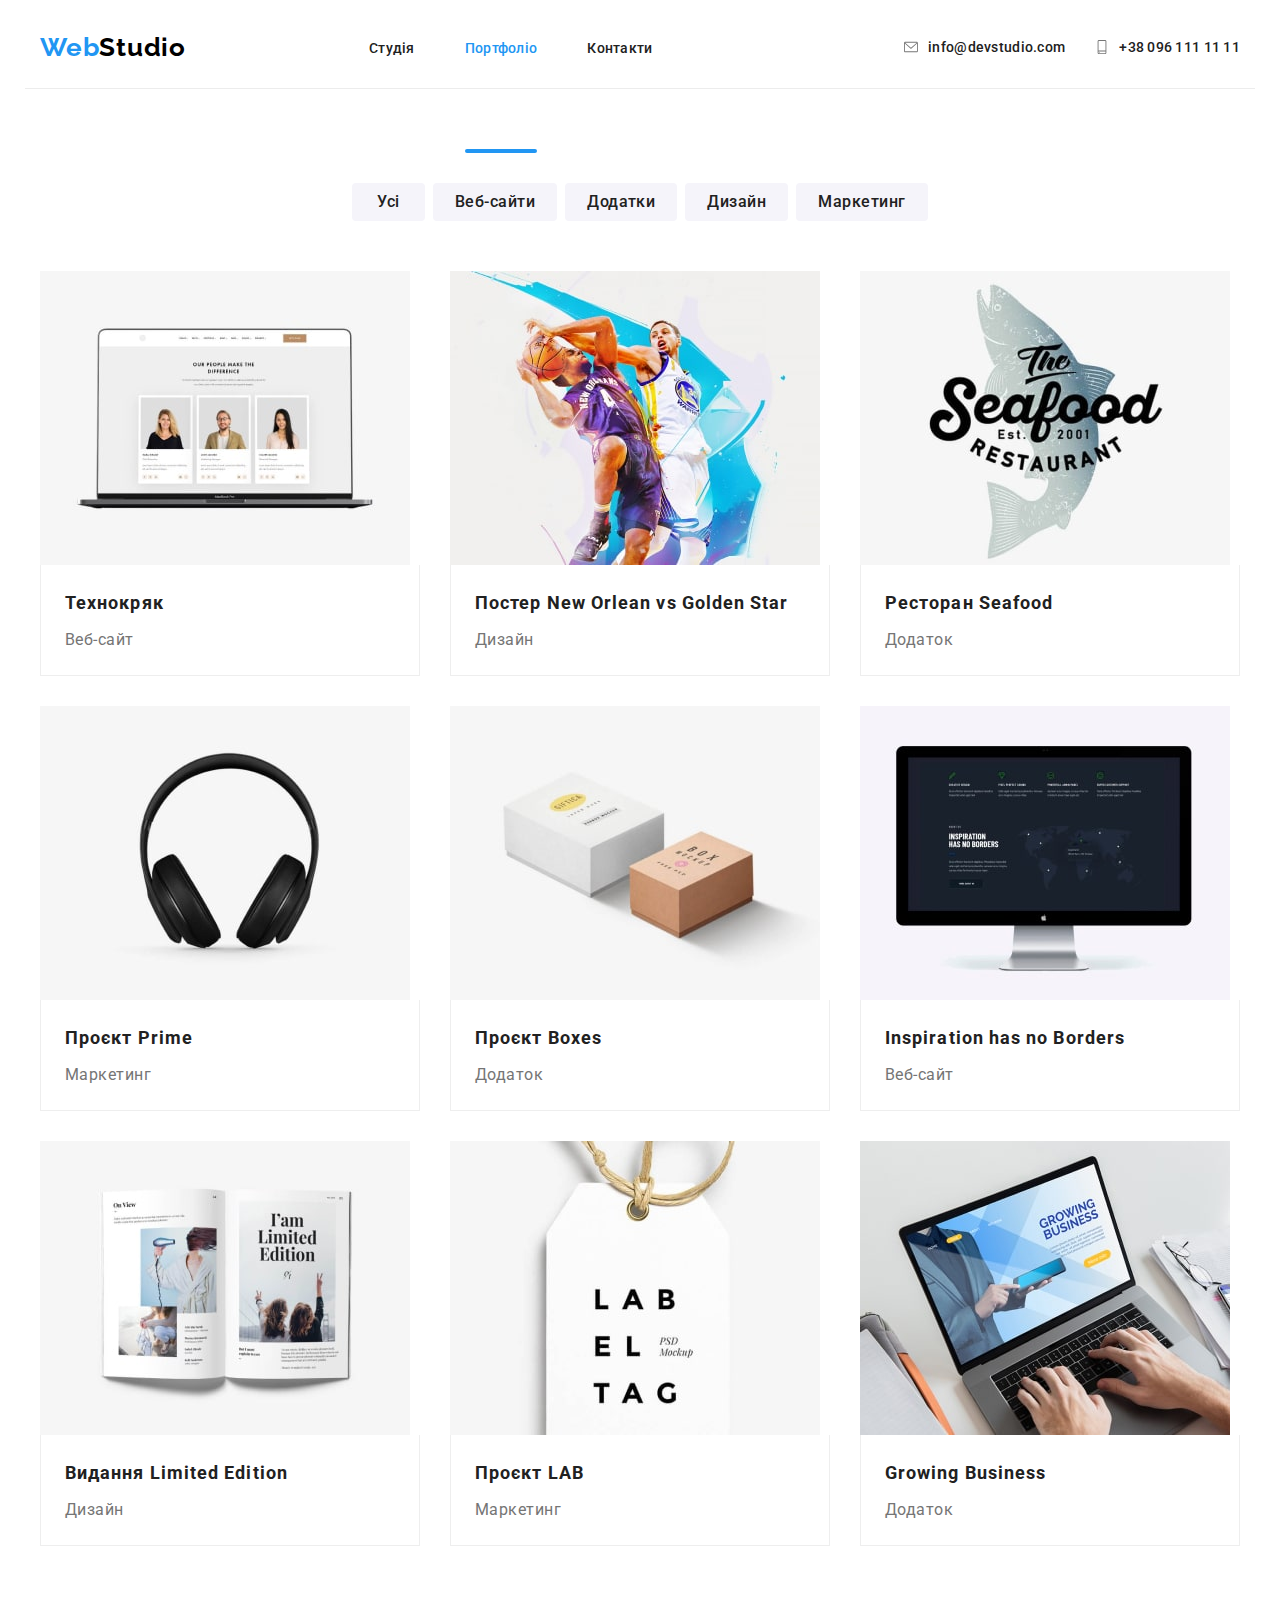
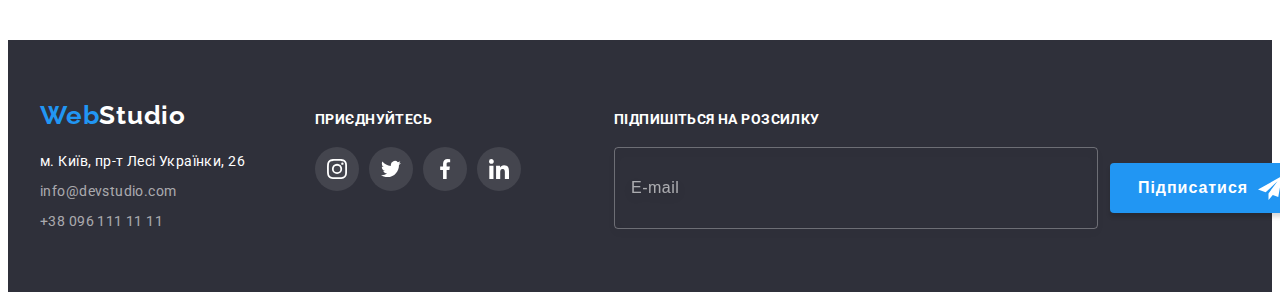
==== commit dc0ccf43: "portfolio section adaptive styles finalized" ====
--- a/portfolio.html
+++ b/portfolio.html
@@ -214,11 +214,21 @@
               <a href="#" class="links gallery__link">
                 <div class="gallery__overlay">
                   <img
-                    src="./images/technokryak.jpg"
+                    srcset="
+                      ./images/portfolio-gallery/technokryak/technokryak-450-1x-min.jpg  450w,
+                      ./images/portfolio-gallery/technokryak/technokryak-450-2x-min.jpg  600w,
+                      ./images/portfolio-gallery/technokryak/technokryak-450-3x-min.jpg 1350w,
+                      ./images/portfolio-gallery/technokryak/technokryak-354-1x-min.jpg  354w,
+                      ./images/portfolio-gallery/technokryak/technokryak-354-2x-min.jpg  708w,
+                      ./images/portfolio-gallery/technokryak/technokryak-354-3x-min.jpg 1062w,
+                      ./images/portfolio-gallery/technokryak/technokryak-370-1x-min.jpg  370w,
+                      ./images/portfolio-gallery/technokryak/technokryak-370-2x-min.jpg  740w,
+                      ./images/portfolio-gallery/technokryak/technokryak-370-3x-min.jpg 1110w
+                    "
+                    sizes="(min-width: 1200px) 370px, (min-width: 768px) 354px, (min-width: 480px) 450px, 100vw"
+                    src="./images/portfolio-gallery/technokryak/technokryak-450-2x-min.jpg"
                     alt="Ноутбук з відкритою сторінкою сайту"
-                    width="370"
-                    height="294"
-                    class="display-image"
+                    class="display-image gallery__image"
                   />
                   <p class="gallery__description">
                     Ресурс пропонує комплексні пропозиції з різним рівнем
@@ -237,11 +247,21 @@
               <a href="#" class="links gallery__link">
                 <div class="gallery__overlay">
                   <img
-                    src="./images/new-orlean-vs-golden-star.jpg"
+                    srcset="
+                      ./images/portfolio-gallery/new-orlean-vs-golden-star/new-orlean-vs-golden-star-450-1x-min.jpg  450w,
+                      ./images/portfolio-gallery/new-orlean-vs-golden-star/new-orlean-vs-golden-star-450-2x-min.jpg  600w,
+                      ./images/portfolio-gallery/new-orlean-vs-golden-star/new-orlean-vs-golden-star-450-3x-min.jpg 1350w,
+                      ./images/portfolio-gallery/new-orlean-vs-golden-star/new-orlean-vs-golden-star-354-1x-min.jpg  354w,
+                      ./images/portfolio-gallery/new-orlean-vs-golden-star/new-orlean-vs-golden-star-354-2x-min.jpg  708w,
+                      ./images/portfolio-gallery/new-orlean-vs-golden-star/new-orlean-vs-golden-star-354-3x-min.jpg 1062w,
+                      ./images/portfolio-gallery/new-orlean-vs-golden-star/new-orlean-vs-golden-star-370-1x-min.jpg  370w,
+                      ./images/portfolio-gallery/new-orlean-vs-golden-star/new-orlean-vs-golden-star-370-2x-min.jpg  740w,
+                      ./images/portfolio-gallery/new-orlean-vs-golden-star/new-orlean-vs-golden-star-370-3x-min.jpg 1110w
+                    "
+                    sizes="(min-width: 1200px) 370px, (min-width: 768px) 354px, (min-width: 480px) 450px, 100vw"
+                    src="./images/portfolio-gallery/new-orlean-vs-golden-star/new-orlean-vs-golden-star-450-2x-min.jpg"
                     alt="Постер із зображенням двох баскетболістів"
-                    width="370"
-                    height="294"
-                    class="display-image"
+                    class="display-image gallery__image"
                   />
                   <p class="gallery__description">
                     Ресурс пропонує комплексні пропозиції з різним рівнем
@@ -262,11 +282,21 @@
               <a href="#" class="links gallery__link">
                 <div class="gallery__overlay">
                   <img
-                    src="./images/seafood-resto.jpg"
+                    srcset="
+                      ./images/portfolio-gallery/seafood-resto/seafood-resto-450-1x-min.jpg  450w,
+                      ./images/portfolio-gallery/seafood-resto/seafood-resto-450-2x-min.jpg  600w,
+                      ./images/portfolio-gallery/seafood-resto/seafood-resto-450-3x-min.jpg 1350w,
+                      ./images/portfolio-gallery/seafood-resto/seafood-resto-354-1x-min.jpg  354w,
+                      ./images/portfolio-gallery/seafood-resto/seafood-resto-354-2x-min.jpg  708w,
+                      ./images/portfolio-gallery/seafood-resto/seafood-resto-354-3x-min.jpg 1062w,
+                      ./images/portfolio-gallery/seafood-resto/seafood-resto-370-1x-min.jpg  370w,
+                      ./images/portfolio-gallery/seafood-resto/seafood-resto-370-2x-min.jpg  740w,
+                      ./images/portfolio-gallery/seafood-resto/seafood-resto-370-3x-min.jpg 1110w
+                    "
+                    sizes="(min-width: 1200px) 370px, (min-width: 768px) 354px, (min-width: 480px) 450px, 100vw"
+                    src="./images/portfolio-gallery/seafood-resto/seafood-resto-450-2x-min.jpg"
                     alt="Логотип ресторану морепродуктів"
-                    width="370"
-                    height="294"
-                    class="display-image"
+                    class="display-image gallery__image"
                   />
                   <p class="gallery__description">
                     Ресурс пропонує комплексні пропозиції з різним рівнем
@@ -285,11 +315,21 @@
               <a href="#" class="links gallery__link">
                 <div class="gallery__overlay">
                   <img
-                    src="./images/prime-project.jpg"
+                    srcset="
+                      ./images/portfolio-gallery/prime-project/prime-project-450-1x-min.jpg  450w,
+                      ./images/portfolio-gallery/prime-project/prime-project-450-2x-min.jpg  600w,
+                      ./images/portfolio-gallery/prime-project/prime-project-450-3x-min.jpg 1350w,
+                      ./images/portfolio-gallery/prime-project/prime-project-354-1x-min.jpg  354w,
+                      ./images/portfolio-gallery/prime-project/prime-project-354-2x-min.jpg  708w,
+                      ./images/portfolio-gallery/prime-project/prime-project-354-3x-min.jpg 1062w,
+                      ./images/portfolio-gallery/prime-project/prime-project-370-1x-min.jpg  370w,
+                      ./images/portfolio-gallery/prime-project/prime-project-370-2x-min.jpg  740w,
+                      ./images/portfolio-gallery/prime-project/prime-project-370-3x-min.jpg 1110w
+                    "
+                    sizes="(min-width: 1200px) 370px, (min-width: 768px) 354px, (min-width: 480px) 450px, 100vw"
+                    src="./images/portfolio-gallery/prime-project/prime-project-450-2x-min.jpg"
                     alt="Ілюстраційне фото навушників"
-                    width="370"
-                    height="294"
-                    class="display-image"
+                    class="display-image gallery__image"
                   />
                   <p class="gallery__description">
                     Ресурс пропонує комплексні пропозиції з різним рівнем
@@ -308,11 +348,21 @@
               <a href="#" class="links gallery__link">
                 <div class="gallery__overlay">
                   <img
-                    src="./images/boxes-projects.jpg"
+                    srcset="
+                      ./images/portfolio-gallery/boxes-projects/boxes-projects-450-1x-min.jpg  450w,
+                      ./images/portfolio-gallery/boxes-projects/boxes-projects-450-2x-min.jpg  600w,
+                      ./images/portfolio-gallery/boxes-projects/boxes-projects-450-3x-min.jpg 1350w,
+                      ./images/portfolio-gallery/boxes-projects/boxes-projects-354-1x-min.jpg  354w,
+                      ./images/portfolio-gallery/boxes-projects/boxes-projects-354-2x-min.jpg  708w,
+                      ./images/portfolio-gallery/boxes-projects/boxes-projects-354-3x-min.jpg 1062w,
+                      ./images/portfolio-gallery/boxes-projects/boxes-projects-370-1x-min.jpg  370w,
+                      ./images/portfolio-gallery/boxes-projects/boxes-projects-370-2x-min.jpg  740w,
+                      ./images/portfolio-gallery/boxes-projects/boxes-projects-370-3x-min.jpg 1110w
+                    "
+                    sizes="(min-width: 1200px) 370px, (min-width: 768px) 354px, (min-width: 480px) 450px, 100vw"
+                    src="./images/portfolio-gallery/boxes-projects/boxes-projects-450-2x-min.jpg"
                     alt="Коробки із рекламним маркуванням"
-                    width="370"
-                    height="294"
-                    class="display-image"
+                    class="display-image gallery__image"
                   />
                   <p class="gallery__description">
                     Ресурс пропонує комплексні пропозиції з різним рівнем
@@ -331,11 +381,21 @@
               <a href="#" class="links gallery__link">
                 <div class="gallery__overlay">
                   <img
-                    src="./images/inspiration-has-no-borders.jpg"
+                    srcset="
+                      ./images/portfolio-gallery/inspiration-has-no-borders/inspiration-has-no-borders-450-1x-min.jpg  450w,
+                      ./images/portfolio-gallery/inspiration-has-no-borders/inspiration-has-no-borders-450-2x-min.jpg  600w,
+                      ./images/portfolio-gallery/inspiration-has-no-borders/inspiration-has-no-borders-450-3x-min.jpg 1350w,
+                      ./images/portfolio-gallery/inspiration-has-no-borders/inspiration-has-no-borders-354-1x-min.jpg  354w,
+                      ./images/portfolio-gallery/inspiration-has-no-borders/inspiration-has-no-borders-354-2x-min.jpg  708w,
+                      ./images/portfolio-gallery/inspiration-has-no-borders/inspiration-has-no-borders-354-3x-min.jpg 1062w,
+                      ./images/portfolio-gallery/inspiration-has-no-borders/inspiration-has-no-borders-370-1x-min.jpg  370w,
+                      ./images/portfolio-gallery/inspiration-has-no-borders/inspiration-has-no-borders-370-2x-min.jpg  740w,
+                      ./images/portfolio-gallery/inspiration-has-no-borders/inspiration-has-no-borders-370-3x-min.jpg 1110w
+                    "
+                    sizes="(min-width: 1200px) 370px, (min-width: 768px) 354px, (min-width: 480px) 450px, 100vw"
+                    src="./images/portfolio-gallery/inspiration-has-no-borders/inspiration-has-no-borders-450-2x-min.jpg"
                     alt="Монітор із відкритою сторінкою сайту"
-                    width="370"
-                    height="294"
-                    class="display-image"
+                    class="display-image gallery__image"
                   />
                   <p class="gallery__description">
                     Ресурс пропонує комплексні пропозиції з різним рівнем
@@ -354,11 +414,21 @@
               <a href="#" class="links gallery__link">
                 <div class="gallery__overlay">
                   <img
-                    src="./images/limited-edition-journal.jpg"
+                    srcset="
+                      ./images/portfolio-gallery/limited-edition-journal/limited-edition-journal-450-1x-min.jpg  450w,
+                      ./images/portfolio-gallery/limited-edition-journal/limited-edition-journal-450-2x-min.jpg  600w,
+                      ./images/portfolio-gallery/limited-edition-journal/limited-edition-journal-450-3x-min.jpg 1350w,
+                      ./images/portfolio-gallery/limited-edition-journal/limited-edition-journal-354-1x-min.jpg  354w,
+                      ./images/portfolio-gallery/limited-edition-journal/limited-edition-journal-354-2x-min.jpg  708w,
+                      ./images/portfolio-gallery/limited-edition-journal/limited-edition-journal-354-3x-min.jpg 1062w,
+                      ./images/portfolio-gallery/limited-edition-journal/limited-edition-journal-370-1x-min.jpg  370w,
+                      ./images/portfolio-gallery/limited-edition-journal/limited-edition-journal-370-2x-min.jpg  740w,
+                      ./images/portfolio-gallery/limited-edition-journal/limited-edition-journal-370-3x-min.jpg 1110w
+                    "
+                    sizes="(min-width: 1200px) 370px, (min-width: 768px) 354px, (min-width: 480px) 450px, 100vw"
+                    src="./images/portfolio-gallery/limited-edition-journal/limited-edition-journal-450-2x-min.jpg"
                     alt="Розгорнутий журнал"
-                    width="370"
-                    height="294"
-                    class="display-image"
+                    class="display-image gallery__image"
                   />
                   <p class="gallery__description">
                     Ресурс пропонує комплексні пропозиції з різним рівнем
@@ -377,11 +447,21 @@
               <a href="#" class="links gallery__link">
                 <div class="gallery__overlay">
                   <img
-                    src="./images/lab-project.jpg"
+                    srcset="
+                      ./images/portfolio-gallery/lab-project/lab-project-450-1x-min.jpg  450w,
+                      ./images/portfolio-gallery/lab-project/lab-project-450-2x-min.jpg  600w,
+                      ./images/portfolio-gallery/lab-project/lab-project-450-3x-min.jpg 1350w,
+                      ./images/portfolio-gallery/lab-project/lab-project-354-1x-min.jpg  354w,
+                      ./images/portfolio-gallery/lab-project/lab-project-354-2x-min.jpg  708w,
+                      ./images/portfolio-gallery/lab-project/lab-project-354-3x-min.jpg 1062w,
+                      ./images/portfolio-gallery/lab-project/lab-project-370-1x-min.jpg  370w,
+                      ./images/portfolio-gallery/lab-project/lab-project-370-2x-min.jpg  740w,
+                      ./images/portfolio-gallery/lab-project/lab-project-370-3x-min.jpg 1110w
+                    "
+                    sizes="(min-width: 1200px) 370px, (min-width: 768px) 354px, (min-width: 480px) 450px, 100vw"
+                    src="./images/portfolio-gallery/lab-project/lab-project-450-2x-min.jpg"
                     alt="Бірка із дизайном бренду"
-                    width="370"
-                    height="294"
-                    class="display-image"
+                    class="display-image gallery__image"
                   />
                   <p class="gallery__description">
                     Ресурс пропонує комплексні пропозиції з різним рівнем
@@ -400,11 +480,21 @@
               <a href="#" class="links gallery__link">
                 <div class="gallery__overlay">
                   <img
-                    src="./images/growing-business-app.jpg"
+                    srcset="
+                      ./images/portfolio-gallery/growing-business-app/growing-business-app-450-1x-min.jpg  450w,
+                      ./images/portfolio-gallery/growing-business-app/growing-business-app-450-2x-min.jpg  600w,
+                      ./images/portfolio-gallery/growing-business-app/growing-business-app-450-3x-min.jpg 1350w,
+                      ./images/portfolio-gallery/growing-business-app/growing-business-app-354-1x-min.jpg  354w,
+                      ./images/portfolio-gallery/growing-business-app/growing-business-app-354-2x-min.jpg  708w,
+                      ./images/portfolio-gallery/growing-business-app/growing-business-app-354-3x-min.jpg 1062w,
+                      ./images/portfolio-gallery/growing-business-app/growing-business-app-370-1x-min.jpg  370w,
+                      ./images/portfolio-gallery/growing-business-app/growing-business-app-370-2x-min.jpg  740w,
+                      ./images/portfolio-gallery/growing-business-app/growing-business-app-370-3x-min.jpg 1110w
+                    "
+                    sizes="(min-width: 1200px) 370px, (min-width: 768px) 354px, (min-width: 480px) 450px, 100vw"
+                    src="./images/portfolio-gallery/growing-business-app/growing-business-app-450-2x-min.jpg"
                     alt="Людина працює за ноутбуком"
-                    width="370"
-                    height="294"
-                    class="display-image"
+                    class="display-image gallery__image"
                   />
                   <p class="gallery__description">
                     Ресурс пропонує комплексні пропозиції з різним рівнем
--- a/css/main.min.css
+++ b/css/main.min.css
@@ -1 +1 @@
-.filter,.close-btn,.clients__link,.socialmedia__link,.socialmedia--centered,.priorities__wrapper{display:-webkit-box;display:-ms-flexbox;display:flex;-webkit-box-pack:center;-ms-flex-pack:center;justify-content:center;-webkit-box-align:center;-ms-flex-align:center;align-items:center}body{font-family:"Roboto",sans-serif;color:#212121;line-height:1}h1,h2,h3,h4,h5,h6,p,ul{margin-top:0;margin-bottom:0}.visually-hidden{position:absolute;width:1px;height:1px;margin:-1px;border:0;padding:0;white-space:nowrap;-webkit-clip-path:inset(100%);clip-path:inset(100%);clip:rect(0 0 0 0);overflow:hidden}.list{list-style:none;padding-left:0}.btn{font-family:inherit;text-align:center;border-radius:4px;color:#212121;background-color:#f5f4fa;cursor:pointer;-webkit-transition:background-color 250ms cubic-bezier(0.4, 0, 0.2, 1);transition:background-color 250ms cubic-bezier(0.4, 0, 0.2, 1)}.btn:hover,.btn:focus{color:#fff;background-color:#2196f3}.links{color:inherit;text-decoration:none;-webkit-transition:color 250ms cubic-bezier(0.4, 0, 0.2, 1);transition:color 250ms cubic-bezier(0.4, 0, 0.2, 1)}.links--selected:hover,.links--selected:focus{color:#2196f3}.display-image{display:block;max-width:100%;height:auto}.container{width:100%;margin:0 auto;padding:0 15px}@media screen and (min-width: 480px){.container{width:480px}}@media screen and (min-width: 768px){.container{width:768px}}@media screen and (min-width: 1200px){.container{width:1200px}}.section{padding-top:60px;padding-bottom:60px}@media screen and (min-width: 480px){.section{min-width:480px}}@media screen and (min-width: 768px){.section{min-width:768px}}@media screen and (min-width: 1200px){.section{min-width:1200px;padding-top:94px;padding-bottom:94px}}.section__header{margin-bottom:30px;font-weight:700;font-size:28px;line-height:1.18;text-align:center;letter-spacing:.03em}@media screen and (min-width: 1200px){.section__header{margin-bottom:50px;font-size:36px;line-height:1.16}}.logo{display:block;font-family:"Raleway";font-weight:700;font-size:24px;line-height:1.17;letter-spacing:.03em;color:#000}.logo__accent{color:#2196f3}.navigation__logo{padding-top:16px;padding-bottom:16px}.footer__logo{color:#fff;margin-bottom:20px;text-align:center}@media screen and (min-width: 768px){.navigation__logo{padding-top:26px;padding-bottom:26px}}@media screen and (min-width: 1200px){.logo{font-size:26px;line-height:1.19}.navigation__logo{padding-top:24px;padding-bottom:24px;margin-right:91px}.footer__logo{text-align:left}}.header__container{width:100%;border-bottom:1px solid #ececec}@media screen and (min-width: 480px){.header__container{width:480px}}@media screen and (max-width: 767px){.header__container{position:relative}.header__logo-wrapper{width:100%;position:relative}.header__content{width:100%;padding:48px 40px;background-color:#fff;position:absolute;top:0;left:0;-webkit-transform:translateY(-100%);transform:translateY(-100%);opacity:0;visibility:0;z-index:100;-webkit-transition:opacity 1000ms cubic-bezier(0.4, 0, 0.2, 1),visibility 1000ms cubic-bezier(0.4, 0, 0.2, 1),-webkit-transform 400ms cubic-bezier(0.4, 0, 0.2, 1);transition:opacity 1000ms cubic-bezier(0.4, 0, 0.2, 1),visibility 1000ms cubic-bezier(0.4, 0, 0.2, 1),-webkit-transform 400ms cubic-bezier(0.4, 0, 0.2, 1);transition:transform 400ms cubic-bezier(0.4, 0, 0.2, 1),opacity 1000ms cubic-bezier(0.4, 0, 0.2, 1),visibility 1000ms cubic-bezier(0.4, 0, 0.2, 1);transition:transform 400ms cubic-bezier(0.4, 0, 0.2, 1),opacity 1000ms cubic-bezier(0.4, 0, 0.2, 1),visibility 1000ms cubic-bezier(0.4, 0, 0.2, 1),-webkit-transform 400ms cubic-bezier(0.4, 0, 0.2, 1)}.header__content.is-open{-webkit-transform:translateY(0);transform:translateY(0);-webkit-transition-duration:400ms;transition-duration:400ms;opacity:1;visibility:1}.menu-btn{position:absolute;top:10px;right:0;display:-webkit-inline-box;display:-ms-inline-flexbox;display:inline-flex;-webkit-box-pack:center;-ms-flex-pack:center;justify-content:center;-webkit-box-align:center;-ms-flex-align:center;align-items:center;padding:0;margin:0;border:none;background-color:rgba(0,0,0,0)}.menu-btn--close{right:15px}.menu-btn__icon{width:40px;height:40px;fill:currentColor;-webkit-transition:fill 250ms cubic-bezier(0.4, 0, 0.2, 1);transition:fill 250ms cubic-bezier(0.4, 0, 0.2, 1);-webkit-transition-duration:100ms;transition-duration:100ms}.menu-btn:hover .menu-btn__icon,.menu-btn:focus .menu-btn__icon,.menu-btn:active .menu-btn__icon{fill:#2196f3}.menu{display:-webkit-box;display:-ms-flexbox;display:flex;-webkit-box-orient:vertical;-webkit-box-direction:normal;-ms-flex-direction:column;flex-direction:column}.menu__item:not(:last-child){margin-bottom:32px}.menu__item:last-child{margin-bottom:306px}.menu__link{display:inline-block;font-weight:500;font-size:40px;line-height:1.2;letter-spacing:.02em;color:#212121}.menu__link--current{color:#2196f3;position:relative}.contacts{display:-webkit-box;display:-ms-flexbox;display:flex;-webkit-box-orient:vertical;-webkit-box-direction:reverse;-ms-flex-direction:column-reverse;flex-direction:column-reverse}.contacts__item:nth-child(2){margin-top:32px}.contacts__item:first-child{margin-top:64px}.contacts__link{display:-webkit-inline-box;display:-ms-inline-flexbox;display:inline-flex;-webkit-box-align:center;-ms-flex-align:center;align-items:center;font-weight:500;font-size:34px;line-height:1.176;letter-spacing:.02em;color:#2196f3;-webkit-transition:color 250ms cubic-bezier(0.4, 0, 0.2, 1);transition:color 250ms cubic-bezier(0.4, 0, 0.2, 1)}.contacts__link--email{color:#757575;font-size:24px;line-height:1.167;letter-spacing:.02em}.contacts__icon{display:none}}@media screen and (min-width: 768px){.header__container{min-width:768px;display:-webkit-box;display:-ms-flexbox;display:flex;-webkit-box-pack:justify;-ms-flex-pack:justify;justify-content:space-between}.header__content{display:-webkit-box;display:-ms-flexbox;display:flex;-webkit-box-flex:1;-ms-flex-positive:1;flex-grow:1;-webkit-box-pack:justify;-ms-flex-pack:justify;justify-content:space-between;-webkit-box-align:center;-ms-flex-align:center;align-items:center;margin-left:87px}.menu{-webkit-column-gap:50px;-moz-column-gap:50px;column-gap:50px}.menu__link{padding:32px 0;display:inline-block;height:100%;font-weight:500;font-size:14px;line-height:1.143;letter-spacing:.02em;color:#212121}.menu__link--current{color:#2196f3;position:relative}.menu__link--current::after{content:"";display:block;bottom:0;left:0;position:absolute;-webkit-transform:translateY(1px);transform:translateY(1px);width:100%;height:4px;border-radius:3px;background-color:#2196f3}.menu-btn{display:none}.menu{display:-webkit-box;display:-ms-flexbox;display:flex}.contacts{display:-webkit-box;display:-ms-flexbox;display:flex;-webkit-box-orient:vertical;-webkit-box-direction:normal;-ms-flex-direction:column;flex-direction:column;-webkit-box-pack:center;-ms-flex-pack:center;justify-content:center}.contacts__link{display:-webkit-inline-box;display:-ms-inline-flexbox;display:inline-flex;-webkit-box-align:center;-ms-flex-align:center;align-items:center;font-weight:500;font-size:12px;line-height:1.167;letter-spacing:.02em;color:#757575;-webkit-transition:color 250ms cubic-bezier(0.4, 0, 0.2, 1);transition:color 250ms cubic-bezier(0.4, 0, 0.2, 1)}.contacts__item:last-child{margin-top:10px}.contacts__icon{width:14px;height:14px;margin-right:8px;fill:#757575;-webkit-transition:fill 250ms cubic-bezier(0.4, 0, 0.2, 1);transition:fill 250ms cubic-bezier(0.4, 0, 0.2, 1)}.contacts__link:hover .contacts__icon,.contacts__link:focus .contacts__icon{fill:#2196f3}}@media screen and (min-width: 1200px){.header__container{min-width:1200px}.header__content{margin-left:92px}.contacts{display:-webkit-box;display:-ms-flexbox;display:flex;-webkit-box-orient:horizontal;-webkit-box-direction:normal;-ms-flex-direction:row;flex-direction:row;-webkit-column-gap:30px;-moz-column-gap:30px;column-gap:30px;-webkit-box-pack:center;-ms-flex-pack:center;justify-content:center}.contacts__link{display:-webkit-inline-box;display:-ms-inline-flexbox;display:inline-flex;-webkit-box-align:center;-ms-flex-align:center;align-items:center;font-weight:500;font-size:14px;line-height:1.143;letter-spacing:.02em;color:#212121;-webkit-transition:color 250ms cubic-bezier(0.4, 0, 0.2, 1);transition:color 250ms cubic-bezier(0.4, 0, 0.2, 1)}.contacts__item:last-child{margin-top:0}.contacts__icon{width:14px;height:14px;margin-right:10px;fill:#757575;-webkit-transition:fill 250ms cubic-bezier(0.4, 0, 0.2, 1);transition:fill 250ms cubic-bezier(0.4, 0, 0.2, 1)}}.hero{width:100%;padding-top:118px;padding-bottom:118px;background-color:#c4c4c4;background-image:-webkit-gradient(linear, left top, left bottom, from(rgba(47, 48, 58, 0.4)), to(rgba(47, 48, 58, 0.4))),url("../images/hero-bg/hero-bg-image-480-1x-min.jpg");background-image:linear-gradient(to bottom, rgba(47, 48, 58, 0.4), rgba(47, 48, 58, 0.4)),url("../images/hero-bg/hero-bg-image-480-1x-min.jpg");background-position:center;background-repeat:no-repeat;background-size:cover;text-align:center}.hero__container{margin:0 auto}.hero__header{margin-bottom:30px;font-weight:900;font-size:26px;line-height:1.615;letter-spacing:.06em;text-transform:uppercase;color:#fff}.hero__btn{min-width:200px;min-height:50px;-webkit-transition:250ms cubic-bezier(0.4, 0, 0.2, 1);transition:250ms cubic-bezier(0.4, 0, 0.2, 1);-webkit-transition-property:background-color,-webkit-box-shadow;transition-property:background-color,-webkit-box-shadow;transition-property:background-color,box-shadow;transition-property:background-color,box-shadow,-webkit-box-shadow}.hero__btn:hover,.hero__btn:focus{-webkit-box-shadow:0px 4px 4px rgba(0,0,0,.15);box-shadow:0px 4px 4px rgba(0,0,0,.15);background-color:#188ce8}@media(min-device-pixel-ratio: 2),(-webkit-min-device-pixel-ratio: 2),(min-resolution: 192dpi),(min-resolution: 2dppx){.hero{background-image:-webkit-gradient(linear, left top, left bottom, from(rgba(47, 48, 58, 0.4)), to(rgba(47, 48, 58, 0.4))),url("../images/hero-bg/hero-bg-image-480-2x-min.jpg");background-image:linear-gradient(to bottom, rgba(47, 48, 58, 0.4), rgba(47, 48, 58, 0.4)),url("../images/hero-bg/hero-bg-image-480-2x-min.jpg")}}@media(min-device-pixel-ratio: 3),(-webkit-min-device-pixel-ratio: 3),(min-resolution: 288dpi),(min-resolution: 3dppx){.hero{background-image:-webkit-gradient(linear, left top, left bottom, from(rgba(47, 48, 58, 0.4)), to(rgba(47, 48, 58, 0.4))),url("../images/hero-bg/hero-bg-image-480-2x-min.jpg");background-image:linear-gradient(to bottom, rgba(47, 48, 58, 0.4), rgba(47, 48, 58, 0.4)),url("../images/hero-bg/hero-bg-image-480-2x-min.jpg")}}@media screen and (min-width: 480px)and (max-width: 767px){.hero{min-width:480px;background-image:-webkit-gradient(linear, left top, left bottom, from(rgba(47, 48, 58, 0.4)), to(rgba(47, 48, 58, 0.4))),url("../images/hero-bg/hero-bg-image-768-1x-min.jpg");background-image:linear-gradient(to bottom, rgba(47, 48, 58, 0.4), rgba(47, 48, 58, 0.4)),url("../images/hero-bg/hero-bg-image-768-1x-min.jpg")}.hero__container{width:360px}}@media(min-device-pixel-ratio: 2),(-webkit-min-device-pixel-ratio: 2),(min-resolution: 192dpi),(min-resolution: 2dppx){.hero{background-image:-webkit-gradient(linear, left top, left bottom, from(rgba(47, 48, 58, 0.4)), to(rgba(47, 48, 58, 0.4))),url("../images/hero-bg/hero-bg-image-768-2x-min.jpg");background-image:linear-gradient(to bottom, rgba(47, 48, 58, 0.4), rgba(47, 48, 58, 0.4)),url("../images/hero-bg/hero-bg-image-768-2x-min.jpg")}}@media(min-device-pixel-ratio: 3),(-webkit-min-device-pixel-ratio: 3),(min-resolution: 288dpi),(min-resolution: 3dppx){.hero{background-image:-webkit-gradient(linear, left top, left bottom, from(rgba(47, 48, 58, 0.4)), to(rgba(47, 48, 58, 0.4))),url("../images/hero-bg/hero-bg-image-768-3x-min.jpg");background-image:linear-gradient(to bottom, rgba(47, 48, 58, 0.4), rgba(47, 48, 58, 0.4)),url("../images/hero-bg/hero-bg-image-768-3x-min.jpg")}}@media screen and (min-width: 768px){.hero{min-width:768px;background-image:-webkit-gradient(linear, left top, left bottom, from(rgba(47, 48, 58, 0.4)), to(rgba(47, 48, 58, 0.4))),url("../images/hero-bg/hero-bg-image-1600-1x-min.jpg");background-image:linear-gradient(to bottom, rgba(47, 48, 58, 0.4), rgba(47, 48, 58, 0.4)),url("../images/hero-bg/hero-bg-image-1600-1x-min.jpg")}.hero__container{width:360px}}@media(min-device-pixel-ratio: 2),(-webkit-min-device-pixel-ratio: 2),(min-resolution: 192dpi),(min-resolution: 2dppx){.hero{background-image:-webkit-gradient(linear, left top, left bottom, from(rgba(47, 48, 58, 0.4)), to(rgba(47, 48, 58, 0.4))),url("../images/hero-bg/hero-bg-image-1600-2x-min.jpg");background-image:linear-gradient(to bottom, rgba(47, 48, 58, 0.4), rgba(47, 48, 58, 0.4)),url("../images/hero-bg/hero-bg-image-1600-2x-min.jpg")}}@media(min-device-pixel-ratio: 3),(-webkit-min-device-pixel-ratio: 3),(min-resolution: 288dpi),(min-resolution: 3dppx){.hero{background-image:-webkit-gradient(linear, left top, left bottom, from(rgba(47, 48, 58, 0.4)), to(rgba(47, 48, 58, 0.4))),url("../images/hero-bg/hero-bg-image-1600-3x-min.jpg");background-image:linear-gradient(to bottom, rgba(47, 48, 58, 0.4), rgba(47, 48, 58, 0.4)),url("../images/hero-bg/hero-bg-image-1600-3x-min.jpg")}}@media screen and (min-width: 1200px){.hero{min-width:1200px;padding-top:200px;padding-bottom:200px;max-width:1600px}.hero__container{width:696px}.hero__header{font-size:44px;line-height:1.36}.hero__btn{min-width:216px}}.priorities__container{width:100%}.priorities__list{display:-webkit-box;display:-ms-flexbox;display:flex;-ms-flex-wrap:wrap;flex-wrap:wrap;row-gap:30px}.priorities__item{width:100%}.priorities__title{margin-bottom:10px;font-weight:700;font-size:14px;line-height:1.143;letter-spacing:.03em;text-align:center;text-transform:uppercase}.priorities__description{font-size:14px;line-height:1.71;letter-spacing:.03em;color:#757575}.priorities__wrapper{width:100%;height:120px;margin-bottom:30px;background-color:#f5f4fa;border-radius:4px;-webkit-box-align:center;-ms-flex-align:center;align-items:center}.priorities__icon{width:70px;height:70px}@media screen and (min-width: 480px){.priorities__container{width:480px}}@media screen and (min-width: 768px){.priorities__container{width:768px}.priorities__title{text-align:left}.priorities__list{display:-webkit-box;display:-ms-flexbox;display:flex;-ms-flex-wrap:wrap;flex-wrap:wrap;gap:30px}.priorities__item{width:calc((100% - 30px)/2)}}@media screen and (min-width: 1200px){.priorities__container{width:1200px}.priorities__list{display:-webkit-box;display:-ms-flexbox;display:flex;-ms-flex-wrap:wrap;flex-wrap:wrap;gap:30px}.priorities__item{width:calc((100% - 90px)/4)}}.projects{display:none}@media screen and (min-width: 1200px){.projects{display:block;padding-top:0px}.projects__list{display:-webkit-box;display:-ms-flexbox;display:flex;-ms-flex-wrap:wrap;flex-wrap:wrap;-webkit-column-gap:30px;-moz-column-gap:30px;column-gap:30px}.projects__item{position:relative;width:calc((100% - 60px)/3)}.projects__title{display:block;width:100%;min-height:70px;padding-top:27px;padding-bottom:27px;position:absolute;bottom:0;left:0;text-align:center;background-color:rgba(47,48,58,.8);font-weight:700;font-size:14px;line-height:1.143;letter-spacing:.03em;text-transform:uppercase;color:#fff}}.staff{background-color:#f5f4fa}.staff__container{width:100%}.staff__list{display:-webkit-box;display:-ms-flexbox;display:flex;-ms-flex-wrap:wrap;flex-wrap:wrap;-webkit-box-pack:center;-ms-flex-pack:center;justify-content:center;-webkit-box-align:center;-ms-flex-align:center;align-items:center;text-align:center;row-gap:30px}.staff__item{width:100%;background-color:#fff;-webkit-box-shadow:0px 1px 3px rgba(0,0,0,.12),0px 1px 1px rgba(0,0,0,.14),0px 2px 1px rgba(0,0,0,.2);box-shadow:0px 1px 3px rgba(0,0,0,.12),0px 1px 1px rgba(0,0,0,.14),0px 2px 1px rgba(0,0,0,.2);border-radius:0px 0px 4px 4px}.staff__img{width:100%;height:auto}.staff__meta{padding:30px 15px 24px}.staff__name{margin-bottom:10px;font-weight:500;font-size:16px;line-height:1.19;letter-spacing:.03em}.staff__position{margin-bottom:16px;font-size:16px;line-height:1.19;letter-spacing:.03em;color:#757575}@media screen and (min-width: 480px){.staff__container{width:480px}.staff__img{max-height:460px}}@media screen and (min-width: 480px)and (min-width: 768px){.staff__container{width:768px}.staff__list{gap:30px}.staff__item{width:calc((100% - 30px)/2)}.staff__img{max-height:374px}}@media screen and (min-width: 1200px){.staff__container{width:1200px}.staff__list{-webkit-column-gap:30px;-moz-column-gap:30px;column-gap:30px}.staff__item{width:calc((100% - 90px)/4)}.staff__img{max-height:260px}.staff__meta{padding:30px 15px}}.socialmedia{display:-webkit-box;display:-ms-flexbox;display:flex;-webkit-box-align:center;-ms-flex-align:center;align-items:center;-webkit-column-gap:10px;-moz-column-gap:10px;column-gap:10px}.socialmedia__link{width:44px;height:44px;border-radius:50%;-webkit-transition:background-color 250ms cubic-bezier(0.4, 0, 0.2, 1);transition:background-color 250ms cubic-bezier(0.4, 0, 0.2, 1)}.socialmedia__link--light{background-color:rgba(0,0,0,0)}.socialmedia__link--dark{background-color:rgba(255,255,255,.1)}.socialmedia__link:hover,.socialmedia__link:focus{background-color:#2196f3;outline:none}.socialmedia__icon{width:20px;height:20px;-webkit-transition:fill 250ms cubic-bezier(0.4, 0, 0.2, 1);transition:fill 250ms cubic-bezier(0.4, 0, 0.2, 1)}.socialmedia__icon--light{fill:#afb1b8}.socialmedia__icon--dark{fill:#fff}.socialmedia__link:hover .socialmedia__icon,.socialmedia__link:focus .socialmedia__icon{fill:#fff}.header-socialmedia{display:-webkit-box;display:-ms-flexbox;display:flex;-webkit-box-align:center;-ms-flex-align:center;align-items:center;-webkit-column-gap:10px;-moz-column-gap:10px;column-gap:10px}.header-socialmedia__link{display:inline-block;padding-right:10px;border-right:1px solid rgba(33,33,33,.2);font-weight:500;font-size:18px;line-height:1.22;letter-spacing:.02em;color:#2196f3}@media screen and (min-width: 768px){.header-socialmedia{display:none}}.clients__container{width:100%}.clients__list{display:-webkit-box;display:-ms-flexbox;display:flex;-ms-flex-wrap:wrap;flex-wrap:wrap;-webkit-box-pack:center;-ms-flex-pack:center;justify-content:center;-webkit-box-align:center;-ms-flex-align:center;align-items:center;gap:30px}.clients__link{width:210px;min-height:92px;border:1px solid #afb1b8;border-radius:4px;-webkit-transition:border-color 250ms cubic-bezier(0.4, 0, 0.2, 1);transition:border-color 250ms cubic-bezier(0.4, 0, 0.2, 1)}.clients__link:hover,.clients__link:focus{border-color:#2196f3;outline:none}.clients__icon{width:106px;height:60px;fill:#afb1b8;-webkit-transition:fill 250ms cubic-bezier(0.4, 0, 0.2, 1);transition:fill 250ms cubic-bezier(0.4, 0, 0.2, 1)}.clients__link:hover .clients__icon,.clients__link:focus .clients__icon{fill:#2196f3}@media screen and (min-width: 480px){.clients__container{width:480px}}@media screen and (min-width: 768px){.clients__container{width:768px}.clients__link{width:226px}}@media screen and (min-width: 1200px){.clients__container{width:1200px}.clients__link{width:170px}}.submit-btn{display:-webkit-inline-box;display:-ms-inline-flexbox;display:inline-flex;-webkit-box-pack:center;-ms-flex-pack:center;justify-content:center;-webkit-box-align:center;-ms-flex-align:center;align-items:center;min-width:200px;min-height:50px;border:none;border-radius:4px;padding:10px;background-color:#2196f3;-webkit-box-shadow:0px 4px 4px rgba(0,0,0,.15);box-shadow:0px 4px 4px rgba(0,0,0,.15);font-weight:700;font-size:16px;line-height:1.88;letter-spacing:.06em;color:#fff;text-align:center;cursor:pointer;-webkit-transition:background-color 250ms cubic-bezier(0.4, 0, 0.2, 1);transition:background-color 250ms cubic-bezier(0.4, 0, 0.2, 1)}.submit-btn:hover,.submit-btn:focus{background-color:#188ce8}.submit-btn__icon{width:24px;height:24px;margin-left:10px}.footer{width:100%;padding-top:60px;padding-bottom:60px;background-color:#2f303a}.footer__container{width:100%;display:-webkit-box;display:-ms-flexbox;display:flex;-webkit-box-pack:center;-ms-flex-pack:center;justify-content:center;-webkit-box-align:center;-ms-flex-align:center;align-items:center;-webkit-box-orient:vertical;-webkit-box-direction:normal;-ms-flex-direction:column;flex-direction:column;-ms-flex-wrap:wrap;flex-wrap:wrap;row-gap:60px}.footer__wrapper{display:-webkit-box;display:-ms-flexbox;display:flex;-ms-flex-wrap:wrap;flex-wrap:wrap;-webkit-box-orient:vertical;-webkit-box-direction:normal;-ms-flex-direction:column;flex-direction:column;row-gap:60px}.footer__offer{margin-bottom:20px;font-weight:700;font-size:14px;line-height:1.143;letter-spacing:.03em;text-transform:uppercase;text-align:center;color:#fff}.address__list{font-style:normal;font-size:14px;line-height:1.5;letter-spacing:.03em;text-align:center}.address__item:not(:last-child){margin-bottom:8px}.address__link{color:rgba(255,255,255,.6)}.address__link--accent{color:#fff}.subscription{display:-webkit-box;display:-ms-flexbox;display:flex;-webkit-box-orient:vertical;-webkit-box-direction:normal;-ms-flex-direction:column;flex-direction:column;-ms-flex-wrap:wrap;flex-wrap:wrap;-webkit-box-pack:center;-ms-flex-pack:center;justify-content:center;-webkit-box-align:center;-ms-flex-align:center;align-items:center}.subscription__input{min-width:250px;height:50px;margin-bottom:20px;padding:15px 16px;border:1px solid rgba(255,255,255,.3);border-radius:4px;outline:none;-webkit-filter:drop-shadow(0px 4px 4px rgba(0, 0, 0, 0.15));filter:drop-shadow(0px 4px 4px rgba(0, 0, 0, 0.15));background-color:rgba(0,0,0,0);font-size:16px;line-height:1.25;letter-spacing:.03em;color:#fff}.subscription__input::-webkit-input-placeholder{font-size:16px;line-height:1.25;letter-spacing:.03em;color:rgba(255,255,255,.6)}.subscription__input::-moz-placeholder{font-size:16px;line-height:1.25;letter-spacing:.03em;color:rgba(255,255,255,.6)}.subscription__input:-ms-input-placeholder{font-size:16px;line-height:1.25;letter-spacing:.03em;color:rgba(255,255,255,.6)}.subscription__input::-ms-input-placeholder{font-size:16px;line-height:1.25;letter-spacing:.03em;color:rgba(255,255,255,.6)}.subscription__input::placeholder{font-size:16px;line-height:1.25;letter-spacing:.03em;color:rgba(255,255,255,.6)}@media screen and (min-width: 480px){.footer__container{width:480px}.subscription__input{width:450px}}@media screen and (min-width: 768px){.footer__container{width:768px;-webkit-box-pack:center;-ms-flex-pack:center;justify-content:center;-webkit-box-align:center;-ms-flex-align:center;align-items:center;-webkit-box-orient:vertical;-webkit-box-direction:normal;-ms-flex-direction:column;flex-direction:column}.footer__wrapper{width:100%;display:-webkit-box;display:-ms-flexbox;display:flex;-webkit-box-orient:horizontal;-webkit-box-direction:normal;-ms-flex-direction:row;flex-direction:row;-webkit-box-pack:justify;-ms-flex-pack:justify;justify-content:space-between}.subscription{display:-webkit-box;display:-ms-flexbox;display:flex;-webkit-box-orient:vertical;-webkit-box-direction:normal;-ms-flex-direction:column;flex-direction:column;-webkit-box-pack:center;-ms-flex-pack:center;justify-content:center;-webkit-box-align:center;-ms-flex-align:center;align-items:center}}@media screen and (min-width: 1200px){.footer__container{width:1200px;-webkit-box-orient:horizontal;-webkit-box-direction:normal;-ms-flex-direction:row;flex-direction:row;-ms-flex-wrap:nowrap;flex-wrap:nowrap;-webkit-box-pack:justify;-ms-flex-pack:justify;justify-content:space-between;-webkit-box-align:baseline;-ms-flex-align:baseline;align-items:baseline;-webkit-column-gap:93px;-moz-column-gap:93px;column-gap:93px}.footer__wrapper{width:auto;-webkit-box-orient:horizontal;-webkit-box-direction:normal;-ms-flex-direction:row;flex-direction:row;-ms-flex-wrap:nowrap;flex-wrap:nowrap;-webkit-box-pack:left;-ms-flex-pack:left;justify-content:left;-webkit-box-align:baseline;-ms-flex-align:baseline;align-items:baseline;-webkit-column-gap:70px;-moz-column-gap:70px;column-gap:70px}.footer__offer{text-align:left}.address__list{text-align:left;white-space:nowrap}.address__item:not(:last-child){margin-bottom:9px}.subscription{display:-webkit-box;display:-ms-flexbox;display:flex;-webkit-box-orient:horizontal;-webkit-box-direction:normal;-ms-flex-direction:row;flex-direction:row;-ms-flex-wrap:nowrap;flex-wrap:nowrap;-webkit-box-pack:start;-ms-flex-pack:start;justify-content:flex-start;-webkit-box-align:baseline;-ms-flex-align:baseline;align-items:baseline;-webkit-column-gap:12px;-moz-column-gap:12px;column-gap:12px}.subscription__input{margin-bottom:0}}.modal-overlay{width:100vw;height:100vh;display:block;position:fixed;top:0;left:0;background-color:rgba(0,0,0,.2);opacity:1;-webkit-transition:opacity 250ms cubic-bezier(0.4, 0, 0.2, 1);transition:opacity 250ms cubic-bezier(0.4, 0, 0.2, 1)}.is-hidden{opacity:0;visibility:hidden;pointer-events:none}.modal-window{width:calc(100% - 30px);padding:40px;position:absolute;top:50%;left:50%;background-color:#fff;-webkit-box-shadow:0px 1px 3px rgba(0,0,0,.12),0px 1px 1px rgba(0,0,0,.14),0px 2px 1px rgba(0,0,0,.2);box-shadow:0px 1px 3px rgba(0,0,0,.12),0px 1px 1px rgba(0,0,0,.14),0px 2px 1px rgba(0,0,0,.2);border-radius:4px;-webkit-transform:translate(-50%, -50%) scale(1);transform:translate(-50%, -50%) scale(1);-webkit-transition:-webkit-transform 250ms cubic-bezier(0.4, 0, 0.2, 1);transition:-webkit-transform 250ms cubic-bezier(0.4, 0, 0.2, 1);transition:transform 250ms cubic-bezier(0.4, 0, 0.2, 1);transition:transform 250ms cubic-bezier(0.4, 0, 0.2, 1), -webkit-transform 250ms cubic-bezier(0.4, 0, 0.2, 1)}.modal-overlay.is-hidden .modal-window{-webkit-transform:translate(-50%, -50%) scale(2);transform:translate(-50%, -50%) scale(2)}@media screen and (min-width: 480px){.modal-window{width:450px;min-height:509px}}@media screen and (min-width: 1200px){.modal-window{width:528px;min-height:581px}}.close-btn{width:30px;height:30px;position:absolute;top:8px;right:8px;background-color:rgba(0,0,0,0);border:1px solid rgba(0,0,0,.1);border-radius:100%;cursor:pointer}.close-btn__icon{width:18px;height:18px;-webkit-transition:fill 250ms cubic-bezier(0.4, 0, 0.2, 1);transition:fill 250ms cubic-bezier(0.4, 0, 0.2, 1)}.close-btn:hover .close-btn__icon,.close-btn:focus .close-btn__icon{fill:#2196f3}.call-form{display:-webkit-box;display:-ms-flexbox;display:flex;-webkit-box-orient:vertical;-webkit-box-direction:normal;-ms-flex-direction:column;flex-direction:column;-webkit-box-pack:center;-ms-flex-pack:center;justify-content:center;-webkit-box-align:start;-ms-flex-align:start;align-items:flex-start;font-size:12px;line-height:1.17;letter-spacing:.01em;color:#757575}.call-form__offer{-ms-flex-item-align:center;align-self:center;margin-bottom:12px;font-weight:700;font-size:20px;line-height:1.5;text-align:center;letter-spacing:.03em;color:#212121}.call-form__wrapper{width:100%;margin-top:4px;margin-bottom:10px;position:relative;display:-webkit-box;display:-ms-flexbox;display:flex}.call-form__input{width:100%;height:40px;padding:12px 12px 12px 12px;text-indent:30px;border:1px solid rgba(33,33,33,.2);border-radius:4px;outline:none;font-size:14px;line-height:1.714;letter-spacing:.03em;color:#212121;-webkit-transition:border-color 250ms cubic-bezier(0.4, 0, 0.2, 1);transition:border-color 250ms cubic-bezier(0.4, 0, 0.2, 1)}.call-form__icon{width:18px;height:18px;position:absolute;top:50%;left:12px;-webkit-transform:translateY(-50%);transform:translateY(-50%);fill:#212121;-webkit-transition:fill 250ms cubic-bezier(0.4, 0, 0.2, 1);transition:fill 250ms cubic-bezier(0.4, 0, 0.2, 1)}.call-form__textarea{width:100%;height:120px;padding:12px 16px;margin-top:4px;margin-bottom:20px;overflow:scroll;resize:none;border:1px solid rgba(33,33,33,.2);border-radius:4px;outline:none;font-size:14px;line-height:1.714;letter-spacing:.03em;color:#212121;-webkit-transition:border-color 250ms cubic-bezier(0.4, 0, 0.2, 1);transition:border-color 250ms cubic-bezier(0.4, 0, 0.2, 1)}.call-form__textarea::-webkit-input-placeholder{font-size:12px;line-height:1.167;letter-spacing:.01em;color:rgba(117,117,117,.5)}.call-form__textarea::-moz-placeholder{font-size:12px;line-height:1.167;letter-spacing:.01em;color:rgba(117,117,117,.5)}.call-form__textarea:-ms-input-placeholder{font-size:12px;line-height:1.167;letter-spacing:.01em;color:rgba(117,117,117,.5)}.call-form__textarea::-ms-input-placeholder{font-size:12px;line-height:1.167;letter-spacing:.01em;color:rgba(117,117,117,.5)}.call-form__textarea::placeholder{font-size:12px;line-height:1.167;letter-spacing:.01em;color:rgba(117,117,117,.5)}.call-form__input:focus+.call-form__icon{fill:#2196f3}.call-form__input:focus,.call-form__textarea:focus{border-color:#2196f3}.call-form__btn{-ms-flex-item-align:center;align-self:center}.checkbox{display:-webkit-inline-box;display:-ms-inline-flexbox;display:inline-flex;margin-bottom:30px;-ms-flex-item-align:center;align-self:center}.checkbox__label{width:100%;display:-webkit-box;display:-ms-flexbox;display:flex;-ms-flex-wrap:wrap;flex-wrap:wrap;-webkit-box-pack:center;-ms-flex-pack:center;justify-content:center;-webkit-box-align:center;-ms-flex-align:center;align-items:center;font-size:12px;line-height:1.167;letter-spacing:.03em;white-space:nowrap}.checkbox__icon{display:inline-block;width:16px;height:15px;margin-right:7px;fill:none;background-image:url(../images/checkbox-empty.svg);background-position:center;background-size:contain;background-origin:border-box;border-radius:2px;-webkit-transition:250ms cubic-bezier(0.4, 0, 0.2, 1);transition:250ms cubic-bezier(0.4, 0, 0.2, 1);-webkit-transition-property:fill,background-color,background-image;transition-property:fill,background-color,background-image}.checkbox__link{display:inline-block;margin-left:2px;-webkit-text-decoration-line:underline;text-decoration-line:underline;color:#2196f3;white-space:nowrap}.checkbox__input:checked+.checkbox__icon{background-image:none;fill:#fff;background-color:#2196f3}@media screen and (min-width: 1200px){.call-form__offer{line-height:1.15}.checkbox__label{font-size:14px;line-height:1.714}}.hide{position:absolute;opacity:0;min-width:0;min-height:0;padding:0;margin:0;border:0;pointer-events:none}.filter{margin-bottom:50px;-webkit-column-gap:8px;-moz-column-gap:8px;column-gap:8px;-ms-flex-wrap:wrap;flex-wrap:wrap}.filter__btn{display:inline-block;padding:6px 22px;border:none;font-weight:500;font-size:16px;line-height:1.625;letter-spacing:.03em;-webkit-transition:250ms cubic-bezier(0.4, 0, 0.2, 1);transition:250ms cubic-bezier(0.4, 0, 0.2, 1);-webkit-transition-property:background-color,color,-webkit-box-shadow;transition-property:background-color,color,-webkit-box-shadow;transition-property:background-color,color,box-shadow;transition-property:background-color,color,box-shadow,-webkit-box-shadow}.filter__btn--initial{padding-left:25px;padding-right:25px}.filter__btn:hover,.filter__btn:focus{-webkit-box-shadow:0px 3px 1px rgba(0,0,0,.1),0px 1px 2px rgba(0,0,0,.08),0px 2px 2px rgba(0,0,0,.12);box-shadow:0px 3px 1px rgba(0,0,0,.1),0px 1px 2px rgba(0,0,0,.08),0px 2px 2px rgba(0,0,0,.12)}.filter__input:checked+.filter__btn{color:#fff;background-color:#2196f3;-webkit-box-shadow:0px 3px 1px rgba(0,0,0,.1),0px 1px 2px rgba(0,0,0,.08),0px 2px 2px rgba(0,0,0,.12);box-shadow:0px 3px 1px rgba(0,0,0,.1),0px 1px 2px rgba(0,0,0,.08),0px 2px 2px rgba(0,0,0,.12)}.gallery{display:-webkit-box;display:-ms-flexbox;display:flex;-ms-flex-wrap:wrap;flex-wrap:wrap;gap:30px}.gallery__item{display:inline-block;-ms-flex-preferred-size:calc((100% - 60px)/3);flex-basis:calc((100% - 60px)/3)}.gallery__meta-wrapper{padding:20px 24px 19px 24px;background-color:#fff;border-right:1px solid #eee;border-left:1px solid #eee;border-bottom:1px solid #eee}.gallery__title{margin-bottom:4px;font-weight:700;font-size:18px;line-height:2;letter-spacing:.06em}.gallery__category{font-size:16px;line-height:1.88;letter-spacing:.03em;color:#757575}.gallery__link{display:inline-block;-webkit-transition:-webkit-box-shadow 250ms cubic-bezier(0.4, 0, 0.2, 1);transition:-webkit-box-shadow 250ms cubic-bezier(0.4, 0, 0.2, 1);transition:box-shadow 250ms cubic-bezier(0.4, 0, 0.2, 1);transition:box-shadow 250ms cubic-bezier(0.4, 0, 0.2, 1), -webkit-box-shadow 250ms cubic-bezier(0.4, 0, 0.2, 1)}.gallery__link:hover,.gallery__link:focus{-webkit-box-shadow:0px 1px 1px rgba(0,0,0,.12),0px 4px 4px rgba(0,0,0,.06),1px 4px 6px rgba(0,0,0,.16);box-shadow:0px 1px 1px rgba(0,0,0,.12),0px 4px 4px rgba(0,0,0,.06),1px 4px 6px rgba(0,0,0,.16)}.gallery__overlay{position:relative;overflow:hidden}.gallery__description{display:block;width:100%;height:100%;padding:63px 24px;position:absolute;bottom:0;left:0;-webkit-box-align:center;-ms-flex-align:center;align-items:center;background-color:rgba(33,150,243,.9);font-size:18px;line-height:1.56;letter-spacing:.03em;color:#fff;opacity:0;-webkit-transform:translateY(100%);transform:translateY(100%);-webkit-transition:250ms cubic-bezier(0.4, 0, 0.2, 1);transition:250ms cubic-bezier(0.4, 0, 0.2, 1);-webkit-transition-property:opacity,-webkit-transform;transition-property:opacity,-webkit-transform;transition-property:transform,opacity;transition-property:transform,opacity,-webkit-transform}.gallery__link:hover .gallery__description,.gallery__link:focus .gallery__description{opacity:1;-webkit-transform:translateY(0);transform:translateY(0)}/*# sourceMappingURL=main.min.css.map */+.close-btn,.clients__link,.socialmedia__link,.socialmedia--centered,.priorities__wrapper{display:-webkit-box;display:-ms-flexbox;display:flex;-webkit-box-pack:center;-ms-flex-pack:center;justify-content:center;-webkit-box-align:center;-ms-flex-align:center;align-items:center}body{font-family:"Roboto",sans-serif;color:#212121;line-height:1}h1,h2,h3,h4,h5,h6,p,ul{margin-top:0;margin-bottom:0}.visually-hidden{position:absolute;width:1px;height:1px;margin:-1px;border:0;padding:0;white-space:nowrap;-webkit-clip-path:inset(100%);clip-path:inset(100%);clip:rect(0 0 0 0);overflow:hidden}.list{list-style:none;padding-left:0}.btn{font-family:inherit;text-align:center;border-radius:4px;color:#212121;background-color:#f5f4fa;cursor:pointer;-webkit-transition:background-color 250ms cubic-bezier(0.4, 0, 0.2, 1);transition:background-color 250ms cubic-bezier(0.4, 0, 0.2, 1)}.btn:hover,.btn:focus{color:#fff;background-color:#2196f3}.links{color:inherit;text-decoration:none;-webkit-transition:color 250ms cubic-bezier(0.4, 0, 0.2, 1);transition:color 250ms cubic-bezier(0.4, 0, 0.2, 1)}.links--selected:hover,.links--selected:focus{color:#2196f3}.display-image{display:block;max-width:100%;height:auto}.container{width:100%;margin:0 auto;padding:0 15px}@media screen and (min-width: 480px){.container{width:480px}}@media screen and (min-width: 768px){.container{width:768px}}@media screen and (min-width: 1200px){.container{width:1200px}}.section{padding-top:60px;padding-bottom:60px}@media screen and (min-width: 480px){.section{min-width:480px}}@media screen and (min-width: 768px){.section{min-width:768px}}@media screen and (min-width: 1200px){.section{min-width:1200px;padding-top:94px;padding-bottom:94px}}.section__header{margin-bottom:30px;font-weight:700;font-size:28px;line-height:1.18;text-align:center;letter-spacing:.03em}@media screen and (min-width: 1200px){.section__header{margin-bottom:50px;font-size:36px;line-height:1.16}}.logo{display:block;font-family:"Raleway";font-weight:700;font-size:24px;line-height:1.17;letter-spacing:.03em;color:#000}.logo__accent{color:#2196f3}.navigation__logo{padding-top:16px;padding-bottom:16px}.footer__logo{color:#fff;margin-bottom:20px;text-align:center}@media screen and (min-width: 768px){.navigation__logo{padding-top:26px;padding-bottom:26px}}@media screen and (min-width: 1200px){.logo{font-size:26px;line-height:1.19}.navigation__logo{padding-top:24px;padding-bottom:24px;margin-right:91px}.footer__logo{text-align:left}}.header__container{width:100%;border-bottom:1px solid #ececec}@media screen and (min-width: 480px){.header__container{width:480px}}@media screen and (max-width: 767px){.header__container{position:relative}.header__logo-wrapper{width:100%;position:relative}.header__content{width:100%;padding:48px 40px;background-color:#fff;position:absolute;top:0;left:0;-webkit-transform:translateY(-100%);transform:translateY(-100%);opacity:0;visibility:0;z-index:100;-webkit-transition:opacity 1000ms cubic-bezier(0.4, 0, 0.2, 1),visibility 1000ms cubic-bezier(0.4, 0, 0.2, 1),-webkit-transform 400ms cubic-bezier(0.4, 0, 0.2, 1);transition:opacity 1000ms cubic-bezier(0.4, 0, 0.2, 1),visibility 1000ms cubic-bezier(0.4, 0, 0.2, 1),-webkit-transform 400ms cubic-bezier(0.4, 0, 0.2, 1);transition:transform 400ms cubic-bezier(0.4, 0, 0.2, 1),opacity 1000ms cubic-bezier(0.4, 0, 0.2, 1),visibility 1000ms cubic-bezier(0.4, 0, 0.2, 1);transition:transform 400ms cubic-bezier(0.4, 0, 0.2, 1),opacity 1000ms cubic-bezier(0.4, 0, 0.2, 1),visibility 1000ms cubic-bezier(0.4, 0, 0.2, 1),-webkit-transform 400ms cubic-bezier(0.4, 0, 0.2, 1)}.header__content.is-open{-webkit-transform:translateY(0);transform:translateY(0);-webkit-transition-duration:400ms;transition-duration:400ms;opacity:1;visibility:1}.menu-btn{position:absolute;top:10px;right:0;display:-webkit-inline-box;display:-ms-inline-flexbox;display:inline-flex;-webkit-box-pack:center;-ms-flex-pack:center;justify-content:center;-webkit-box-align:center;-ms-flex-align:center;align-items:center;padding:0;margin:0;border:none;background-color:rgba(0,0,0,0)}.menu-btn--close{right:15px}.menu-btn__icon{width:40px;height:40px;fill:currentColor;-webkit-transition:fill 250ms cubic-bezier(0.4, 0, 0.2, 1);transition:fill 250ms cubic-bezier(0.4, 0, 0.2, 1);-webkit-transition-duration:100ms;transition-duration:100ms}.menu-btn:hover .menu-btn__icon,.menu-btn:focus .menu-btn__icon,.menu-btn:active .menu-btn__icon{fill:#2196f3}.menu{display:-webkit-box;display:-ms-flexbox;display:flex;-webkit-box-orient:vertical;-webkit-box-direction:normal;-ms-flex-direction:column;flex-direction:column}.menu__item:not(:last-child){margin-bottom:32px}.menu__item:last-child{margin-bottom:306px}.menu__link{display:inline-block;font-weight:500;font-size:40px;line-height:1.2;letter-spacing:.02em;color:#212121}.menu__link--current{color:#2196f3;position:relative}.contacts{display:-webkit-box;display:-ms-flexbox;display:flex;-webkit-box-orient:vertical;-webkit-box-direction:reverse;-ms-flex-direction:column-reverse;flex-direction:column-reverse}.contacts__item:nth-child(2){margin-top:32px}.contacts__item:first-child{margin-top:64px}.contacts__link{display:-webkit-inline-box;display:-ms-inline-flexbox;display:inline-flex;-webkit-box-align:center;-ms-flex-align:center;align-items:center;font-weight:500;font-size:34px;line-height:1.176;letter-spacing:.02em;color:#2196f3;-webkit-transition:color 250ms cubic-bezier(0.4, 0, 0.2, 1);transition:color 250ms cubic-bezier(0.4, 0, 0.2, 1)}.contacts__link--email{color:#757575;font-size:24px;line-height:1.167;letter-spacing:.02em}.contacts__icon{display:none}}@media screen and (min-width: 768px){.header__container{min-width:768px;display:-webkit-box;display:-ms-flexbox;display:flex;-webkit-box-pack:justify;-ms-flex-pack:justify;justify-content:space-between}.header__content{display:-webkit-box;display:-ms-flexbox;display:flex;-webkit-box-flex:1;-ms-flex-positive:1;flex-grow:1;-webkit-box-pack:justify;-ms-flex-pack:justify;justify-content:space-between;-webkit-box-align:center;-ms-flex-align:center;align-items:center;margin-left:87px}.menu{-webkit-column-gap:50px;-moz-column-gap:50px;column-gap:50px}.menu__link{padding:32px 0;display:inline-block;height:100%;font-weight:500;font-size:14px;line-height:1.143;letter-spacing:.02em;color:#212121}.menu__link--current{color:#2196f3;position:relative}.menu__link--current::after{content:"";display:block;bottom:0;left:0;position:absolute;-webkit-transform:translateY(1px);transform:translateY(1px);width:100%;height:4px;border-radius:3px;background-color:#2196f3}.menu-btn{display:none}.menu{display:-webkit-box;display:-ms-flexbox;display:flex}.contacts{display:-webkit-box;display:-ms-flexbox;display:flex;-webkit-box-orient:vertical;-webkit-box-direction:normal;-ms-flex-direction:column;flex-direction:column;-webkit-box-pack:center;-ms-flex-pack:center;justify-content:center}.contacts__link{display:-webkit-inline-box;display:-ms-inline-flexbox;display:inline-flex;-webkit-box-align:center;-ms-flex-align:center;align-items:center;font-weight:500;font-size:12px;line-height:1.167;letter-spacing:.02em;color:#757575;-webkit-transition:color 250ms cubic-bezier(0.4, 0, 0.2, 1);transition:color 250ms cubic-bezier(0.4, 0, 0.2, 1)}.contacts__item:last-child{margin-top:10px}.contacts__icon{width:14px;height:14px;margin-right:8px;fill:#757575;-webkit-transition:fill 250ms cubic-bezier(0.4, 0, 0.2, 1);transition:fill 250ms cubic-bezier(0.4, 0, 0.2, 1)}.contacts__link:hover .contacts__icon,.contacts__link:focus .contacts__icon{fill:#2196f3}}@media screen and (min-width: 1200px){.header__container{min-width:1200px}.header__content{margin-left:92px}.contacts{display:-webkit-box;display:-ms-flexbox;display:flex;-webkit-box-orient:horizontal;-webkit-box-direction:normal;-ms-flex-direction:row;flex-direction:row;-webkit-column-gap:30px;-moz-column-gap:30px;column-gap:30px;-webkit-box-pack:center;-ms-flex-pack:center;justify-content:center}.contacts__link{display:-webkit-inline-box;display:-ms-inline-flexbox;display:inline-flex;-webkit-box-align:center;-ms-flex-align:center;align-items:center;font-weight:500;font-size:14px;line-height:1.143;letter-spacing:.02em;color:#212121;-webkit-transition:color 250ms cubic-bezier(0.4, 0, 0.2, 1);transition:color 250ms cubic-bezier(0.4, 0, 0.2, 1)}.contacts__item:last-child{margin-top:0}.contacts__icon{width:14px;height:14px;margin-right:10px;fill:#757575;-webkit-transition:fill 250ms cubic-bezier(0.4, 0, 0.2, 1);transition:fill 250ms cubic-bezier(0.4, 0, 0.2, 1)}}.hero{width:100%;padding-top:118px;padding-bottom:118px;background-color:#c4c4c4;background-image:-webkit-gradient(linear, left top, left bottom, from(rgba(47, 48, 58, 0.4)), to(rgba(47, 48, 58, 0.4))),url("../images/hero-bg/hero-bg-image-480-1x-min.jpg");background-image:linear-gradient(to bottom, rgba(47, 48, 58, 0.4), rgba(47, 48, 58, 0.4)),url("../images/hero-bg/hero-bg-image-480-1x-min.jpg");background-position:center;background-repeat:no-repeat;background-size:cover;text-align:center}.hero__container{margin:0 auto}.hero__header{margin-bottom:30px;font-weight:900;font-size:26px;line-height:1.615;letter-spacing:.06em;text-transform:uppercase;color:#fff}.hero__btn{min-width:200px;min-height:50px;-webkit-transition:250ms cubic-bezier(0.4, 0, 0.2, 1);transition:250ms cubic-bezier(0.4, 0, 0.2, 1);-webkit-transition-property:background-color,-webkit-box-shadow;transition-property:background-color,-webkit-box-shadow;transition-property:background-color,box-shadow;transition-property:background-color,box-shadow,-webkit-box-shadow}.hero__btn:hover,.hero__btn:focus{-webkit-box-shadow:0px 4px 4px rgba(0,0,0,.15);box-shadow:0px 4px 4px rgba(0,0,0,.15);background-color:#188ce8}@media(min-device-pixel-ratio: 2),(-webkit-min-device-pixel-ratio: 2),(min-resolution: 192dpi),(min-resolution: 2dppx){.hero{background-image:-webkit-gradient(linear, left top, left bottom, from(rgba(47, 48, 58, 0.4)), to(rgba(47, 48, 58, 0.4))),url("../images/hero-bg/hero-bg-image-480-2x-min.jpg");background-image:linear-gradient(to bottom, rgba(47, 48, 58, 0.4), rgba(47, 48, 58, 0.4)),url("../images/hero-bg/hero-bg-image-480-2x-min.jpg")}}@media(min-device-pixel-ratio: 3),(-webkit-min-device-pixel-ratio: 3),(min-resolution: 288dpi),(min-resolution: 3dppx){.hero{background-image:-webkit-gradient(linear, left top, left bottom, from(rgba(47, 48, 58, 0.4)), to(rgba(47, 48, 58, 0.4))),url("../images/hero-bg/hero-bg-image-480-2x-min.jpg");background-image:linear-gradient(to bottom, rgba(47, 48, 58, 0.4), rgba(47, 48, 58, 0.4)),url("../images/hero-bg/hero-bg-image-480-2x-min.jpg")}}@media screen and (min-width: 480px)and (max-width: 767px){.hero{min-width:480px;background-image:-webkit-gradient(linear, left top, left bottom, from(rgba(47, 48, 58, 0.4)), to(rgba(47, 48, 58, 0.4))),url("../images/hero-bg/hero-bg-image-768-1x-min.jpg");background-image:linear-gradient(to bottom, rgba(47, 48, 58, 0.4), rgba(47, 48, 58, 0.4)),url("../images/hero-bg/hero-bg-image-768-1x-min.jpg")}.hero__container{width:360px}}@media(min-device-pixel-ratio: 2),(-webkit-min-device-pixel-ratio: 2),(min-resolution: 192dpi),(min-resolution: 2dppx){.hero{background-image:-webkit-gradient(linear, left top, left bottom, from(rgba(47, 48, 58, 0.4)), to(rgba(47, 48, 58, 0.4))),url("../images/hero-bg/hero-bg-image-768-2x-min.jpg");background-image:linear-gradient(to bottom, rgba(47, 48, 58, 0.4), rgba(47, 48, 58, 0.4)),url("../images/hero-bg/hero-bg-image-768-2x-min.jpg")}}@media(min-device-pixel-ratio: 3),(-webkit-min-device-pixel-ratio: 3),(min-resolution: 288dpi),(min-resolution: 3dppx){.hero{background-image:-webkit-gradient(linear, left top, left bottom, from(rgba(47, 48, 58, 0.4)), to(rgba(47, 48, 58, 0.4))),url("../images/hero-bg/hero-bg-image-768-3x-min.jpg");background-image:linear-gradient(to bottom, rgba(47, 48, 58, 0.4), rgba(47, 48, 58, 0.4)),url("../images/hero-bg/hero-bg-image-768-3x-min.jpg")}}@media screen and (min-width: 768px){.hero{min-width:768px;background-image:-webkit-gradient(linear, left top, left bottom, from(rgba(47, 48, 58, 0.4)), to(rgba(47, 48, 58, 0.4))),url("../images/hero-bg/hero-bg-image-1600-1x-min.jpg");background-image:linear-gradient(to bottom, rgba(47, 48, 58, 0.4), rgba(47, 48, 58, 0.4)),url("../images/hero-bg/hero-bg-image-1600-1x-min.jpg")}.hero__container{width:360px}}@media(min-device-pixel-ratio: 2),(-webkit-min-device-pixel-ratio: 2),(min-resolution: 192dpi),(min-resolution: 2dppx){.hero{background-image:-webkit-gradient(linear, left top, left bottom, from(rgba(47, 48, 58, 0.4)), to(rgba(47, 48, 58, 0.4))),url("../images/hero-bg/hero-bg-image-1600-2x-min.jpg");background-image:linear-gradient(to bottom, rgba(47, 48, 58, 0.4), rgba(47, 48, 58, 0.4)),url("../images/hero-bg/hero-bg-image-1600-2x-min.jpg")}}@media(min-device-pixel-ratio: 3),(-webkit-min-device-pixel-ratio: 3),(min-resolution: 288dpi),(min-resolution: 3dppx){.hero{background-image:-webkit-gradient(linear, left top, left bottom, from(rgba(47, 48, 58, 0.4)), to(rgba(47, 48, 58, 0.4))),url("../images/hero-bg/hero-bg-image-1600-3x-min.jpg");background-image:linear-gradient(to bottom, rgba(47, 48, 58, 0.4), rgba(47, 48, 58, 0.4)),url("../images/hero-bg/hero-bg-image-1600-3x-min.jpg")}}@media screen and (min-width: 1200px){.hero{min-width:1200px;padding-top:200px;padding-bottom:200px;max-width:1600px}.hero__container{width:696px}.hero__header{font-size:44px;line-height:1.36}.hero__btn{min-width:216px}}.priorities__container{width:100%}.priorities__list{display:-webkit-box;display:-ms-flexbox;display:flex;-ms-flex-wrap:wrap;flex-wrap:wrap;row-gap:30px}.priorities__item{width:100%}.priorities__title{margin-bottom:10px;font-weight:700;font-size:14px;line-height:1.143;letter-spacing:.03em;text-align:center;text-transform:uppercase}.priorities__description{font-size:14px;line-height:1.71;letter-spacing:.03em;color:#757575}.priorities__wrapper{width:100%;height:120px;margin-bottom:30px;background-color:#f5f4fa;border-radius:4px;-webkit-box-align:center;-ms-flex-align:center;align-items:center}.priorities__icon{width:70px;height:70px}@media screen and (min-width: 480px){.priorities__container{width:480px}}@media screen and (min-width: 768px){.priorities__container{width:768px}.priorities__title{text-align:left}.priorities__list{display:-webkit-box;display:-ms-flexbox;display:flex;-ms-flex-wrap:wrap;flex-wrap:wrap;gap:30px}.priorities__item{width:calc((100% - 30px)/2)}}@media screen and (min-width: 1200px){.priorities__container{width:1200px}.priorities__list{display:-webkit-box;display:-ms-flexbox;display:flex;-ms-flex-wrap:wrap;flex-wrap:wrap;gap:30px}.priorities__item{width:calc((100% - 90px)/4)}}.projects{display:none}@media screen and (min-width: 1200px){.projects{display:block;padding-top:0px}.projects__list{display:-webkit-box;display:-ms-flexbox;display:flex;-ms-flex-wrap:wrap;flex-wrap:wrap;-webkit-column-gap:30px;-moz-column-gap:30px;column-gap:30px}.projects__item{position:relative;width:calc((100% - 60px)/3)}.projects__title{display:block;width:100%;min-height:70px;padding-top:27px;padding-bottom:27px;position:absolute;bottom:0;left:0;text-align:center;background-color:rgba(47,48,58,.8);font-weight:700;font-size:14px;line-height:1.143;letter-spacing:.03em;text-transform:uppercase;color:#fff}}.staff{background-color:#f5f4fa}.staff__container{width:100%}.staff__list{display:-webkit-box;display:-ms-flexbox;display:flex;-ms-flex-wrap:wrap;flex-wrap:wrap;-webkit-box-pack:center;-ms-flex-pack:center;justify-content:center;-webkit-box-align:center;-ms-flex-align:center;align-items:center;text-align:center;row-gap:30px}.staff__item{width:100%;background-color:#fff;-webkit-box-shadow:0px 1px 3px rgba(0,0,0,.12),0px 1px 1px rgba(0,0,0,.14),0px 2px 1px rgba(0,0,0,.2);box-shadow:0px 1px 3px rgba(0,0,0,.12),0px 1px 1px rgba(0,0,0,.14),0px 2px 1px rgba(0,0,0,.2);border-radius:0px 0px 4px 4px}.staff__img{width:100%;height:auto}.staff__meta{padding:30px 15px 24px}.staff__name{margin-bottom:10px;font-weight:500;font-size:16px;line-height:1.19;letter-spacing:.03em}.staff__position{margin-bottom:16px;font-size:16px;line-height:1.19;letter-spacing:.03em;color:#757575}@media screen and (min-width: 480px){.staff__container{width:480px}.staff__img{max-height:460px}}@media screen and (min-width: 480px)and (min-width: 768px){.staff__container{width:768px}.staff__list{gap:30px}.staff__item{width:calc((100% - 30px)/2)}.staff__img{max-height:374px}}@media screen and (min-width: 1200px){.staff__container{width:1200px}.staff__list{-webkit-column-gap:30px;-moz-column-gap:30px;column-gap:30px}.staff__item{width:calc((100% - 90px)/4)}.staff__img{max-height:260px}.staff__meta{padding:30px 15px}}.socialmedia{display:-webkit-box;display:-ms-flexbox;display:flex;-webkit-box-align:center;-ms-flex-align:center;align-items:center;-webkit-column-gap:10px;-moz-column-gap:10px;column-gap:10px}.socialmedia__link{width:44px;height:44px;border-radius:50%;-webkit-transition:background-color 250ms cubic-bezier(0.4, 0, 0.2, 1);transition:background-color 250ms cubic-bezier(0.4, 0, 0.2, 1)}.socialmedia__link--light{background-color:rgba(0,0,0,0)}.socialmedia__link--dark{background-color:rgba(255,255,255,.1)}.socialmedia__link:hover,.socialmedia__link:focus{background-color:#2196f3;outline:none}.socialmedia__icon{width:20px;height:20px;-webkit-transition:fill 250ms cubic-bezier(0.4, 0, 0.2, 1);transition:fill 250ms cubic-bezier(0.4, 0, 0.2, 1)}.socialmedia__icon--light{fill:#afb1b8}.socialmedia__icon--dark{fill:#fff}.socialmedia__link:hover .socialmedia__icon,.socialmedia__link:focus .socialmedia__icon{fill:#fff}.header-socialmedia{display:-webkit-box;display:-ms-flexbox;display:flex;-webkit-box-align:center;-ms-flex-align:center;align-items:center;-webkit-column-gap:10px;-moz-column-gap:10px;column-gap:10px}.header-socialmedia__link{display:inline-block;padding-right:10px;border-right:1px solid rgba(33,33,33,.2);font-weight:500;font-size:18px;line-height:1.22;letter-spacing:.02em;color:#2196f3}@media screen and (min-width: 768px){.header-socialmedia{display:none}}.clients__container{width:100%}.clients__list{display:-webkit-box;display:-ms-flexbox;display:flex;-ms-flex-wrap:wrap;flex-wrap:wrap;-webkit-box-pack:center;-ms-flex-pack:center;justify-content:center;-webkit-box-align:center;-ms-flex-align:center;align-items:center;gap:30px}.clients__link{width:210px;min-height:92px;border:1px solid #afb1b8;border-radius:4px;-webkit-transition:border-color 250ms cubic-bezier(0.4, 0, 0.2, 1);transition:border-color 250ms cubic-bezier(0.4, 0, 0.2, 1)}.clients__link:hover,.clients__link:focus{border-color:#2196f3;outline:none}.clients__icon{width:106px;height:60px;fill:#afb1b8;-webkit-transition:fill 250ms cubic-bezier(0.4, 0, 0.2, 1);transition:fill 250ms cubic-bezier(0.4, 0, 0.2, 1)}.clients__link:hover .clients__icon,.clients__link:focus .clients__icon{fill:#2196f3}@media screen and (min-width: 480px){.clients__container{width:480px}}@media screen and (min-width: 768px){.clients__container{width:768px}.clients__link{width:226px}}@media screen and (min-width: 1200px){.clients__container{width:1200px}.clients__link{width:170px}}.submit-btn{display:-webkit-inline-box;display:-ms-inline-flexbox;display:inline-flex;-webkit-box-pack:center;-ms-flex-pack:center;justify-content:center;-webkit-box-align:center;-ms-flex-align:center;align-items:center;min-width:200px;min-height:50px;border:none;border-radius:4px;padding:10px;background-color:#2196f3;-webkit-box-shadow:0px 4px 4px rgba(0,0,0,.15);box-shadow:0px 4px 4px rgba(0,0,0,.15);font-weight:700;font-size:16px;line-height:1.88;letter-spacing:.06em;color:#fff;text-align:center;cursor:pointer;-webkit-transition:background-color 250ms cubic-bezier(0.4, 0, 0.2, 1);transition:background-color 250ms cubic-bezier(0.4, 0, 0.2, 1)}.submit-btn:hover,.submit-btn:focus{background-color:#188ce8}.submit-btn__icon{width:24px;height:24px;margin-left:10px}.footer{width:100%;padding-top:60px;padding-bottom:60px;background-color:#2f303a}.footer__container{width:100%;display:-webkit-box;display:-ms-flexbox;display:flex;-webkit-box-pack:center;-ms-flex-pack:center;justify-content:center;-webkit-box-align:center;-ms-flex-align:center;align-items:center;-webkit-box-orient:vertical;-webkit-box-direction:normal;-ms-flex-direction:column;flex-direction:column;-ms-flex-wrap:wrap;flex-wrap:wrap;row-gap:60px}.footer__wrapper{display:-webkit-box;display:-ms-flexbox;display:flex;-ms-flex-wrap:wrap;flex-wrap:wrap;-webkit-box-orient:vertical;-webkit-box-direction:normal;-ms-flex-direction:column;flex-direction:column;row-gap:60px}.footer__offer{margin-bottom:20px;font-weight:700;font-size:14px;line-height:1.143;letter-spacing:.03em;text-transform:uppercase;text-align:center;color:#fff}.address__list{font-style:normal;font-size:14px;line-height:1.5;letter-spacing:.03em;text-align:center}.address__item:not(:last-child){margin-bottom:8px}.address__link{color:rgba(255,255,255,.6)}.address__link--accent{color:#fff}.subscription{display:-webkit-box;display:-ms-flexbox;display:flex;-webkit-box-orient:vertical;-webkit-box-direction:normal;-ms-flex-direction:column;flex-direction:column;-ms-flex-wrap:wrap;flex-wrap:wrap;-webkit-box-pack:center;-ms-flex-pack:center;justify-content:center;-webkit-box-align:center;-ms-flex-align:center;align-items:center}.subscription__input{min-width:250px;height:50px;margin-bottom:20px;padding:15px 16px;border:1px solid rgba(255,255,255,.3);border-radius:4px;outline:none;-webkit-filter:drop-shadow(0px 4px 4px rgba(0, 0, 0, 0.15));filter:drop-shadow(0px 4px 4px rgba(0, 0, 0, 0.15));background-color:rgba(0,0,0,0);font-size:16px;line-height:1.25;letter-spacing:.03em;color:#fff}.subscription__input::-webkit-input-placeholder{font-size:16px;line-height:1.25;letter-spacing:.03em;color:rgba(255,255,255,.6)}.subscription__input::-moz-placeholder{font-size:16px;line-height:1.25;letter-spacing:.03em;color:rgba(255,255,255,.6)}.subscription__input:-ms-input-placeholder{font-size:16px;line-height:1.25;letter-spacing:.03em;color:rgba(255,255,255,.6)}.subscription__input::-ms-input-placeholder{font-size:16px;line-height:1.25;letter-spacing:.03em;color:rgba(255,255,255,.6)}.subscription__input::placeholder{font-size:16px;line-height:1.25;letter-spacing:.03em;color:rgba(255,255,255,.6)}@media screen and (min-width: 480px){.footer__container{width:480px}.subscription__input{width:450px}}@media screen and (min-width: 768px){.footer__container{width:768px;-webkit-box-pack:center;-ms-flex-pack:center;justify-content:center;-webkit-box-align:center;-ms-flex-align:center;align-items:center;-webkit-box-orient:vertical;-webkit-box-direction:normal;-ms-flex-direction:column;flex-direction:column}.footer__wrapper{width:100%;display:-webkit-box;display:-ms-flexbox;display:flex;-webkit-box-orient:horizontal;-webkit-box-direction:normal;-ms-flex-direction:row;flex-direction:row;-webkit-box-pack:justify;-ms-flex-pack:justify;justify-content:space-between}.subscription{display:-webkit-box;display:-ms-flexbox;display:flex;-webkit-box-orient:vertical;-webkit-box-direction:normal;-ms-flex-direction:column;flex-direction:column;-webkit-box-pack:center;-ms-flex-pack:center;justify-content:center;-webkit-box-align:center;-ms-flex-align:center;align-items:center}}@media screen and (min-width: 1200px){.footer__container{width:1200px;-webkit-box-orient:horizontal;-webkit-box-direction:normal;-ms-flex-direction:row;flex-direction:row;-ms-flex-wrap:nowrap;flex-wrap:nowrap;-webkit-box-pack:justify;-ms-flex-pack:justify;justify-content:space-between;-webkit-box-align:baseline;-ms-flex-align:baseline;align-items:baseline;-webkit-column-gap:93px;-moz-column-gap:93px;column-gap:93px}.footer__wrapper{width:auto;-webkit-box-orient:horizontal;-webkit-box-direction:normal;-ms-flex-direction:row;flex-direction:row;-ms-flex-wrap:nowrap;flex-wrap:nowrap;-webkit-box-pack:left;-ms-flex-pack:left;justify-content:left;-webkit-box-align:baseline;-ms-flex-align:baseline;align-items:baseline;-webkit-column-gap:70px;-moz-column-gap:70px;column-gap:70px}.footer__offer{text-align:left}.address__list{text-align:left;white-space:nowrap}.address__item:not(:last-child){margin-bottom:9px}.subscription{display:-webkit-box;display:-ms-flexbox;display:flex;-webkit-box-orient:horizontal;-webkit-box-direction:normal;-ms-flex-direction:row;flex-direction:row;-ms-flex-wrap:nowrap;flex-wrap:nowrap;-webkit-box-pack:start;-ms-flex-pack:start;justify-content:flex-start;-webkit-box-align:baseline;-ms-flex-align:baseline;align-items:baseline;-webkit-column-gap:12px;-moz-column-gap:12px;column-gap:12px}.subscription__input{margin-bottom:0}}.modal-overlay{width:100vw;height:100vh;display:block;position:fixed;top:0;left:0;background-color:rgba(0,0,0,.2);opacity:1;-webkit-transition:opacity 250ms cubic-bezier(0.4, 0, 0.2, 1);transition:opacity 250ms cubic-bezier(0.4, 0, 0.2, 1)}.is-hidden{opacity:0;visibility:hidden;pointer-events:none}.modal-window{width:calc(100% - 30px);padding:40px;position:absolute;top:50%;left:50%;background-color:#fff;-webkit-box-shadow:0px 1px 3px rgba(0,0,0,.12),0px 1px 1px rgba(0,0,0,.14),0px 2px 1px rgba(0,0,0,.2);box-shadow:0px 1px 3px rgba(0,0,0,.12),0px 1px 1px rgba(0,0,0,.14),0px 2px 1px rgba(0,0,0,.2);border-radius:4px;-webkit-transform:translate(-50%, -50%) scale(1);transform:translate(-50%, -50%) scale(1);-webkit-transition:-webkit-transform 250ms cubic-bezier(0.4, 0, 0.2, 1);transition:-webkit-transform 250ms cubic-bezier(0.4, 0, 0.2, 1);transition:transform 250ms cubic-bezier(0.4, 0, 0.2, 1);transition:transform 250ms cubic-bezier(0.4, 0, 0.2, 1), -webkit-transform 250ms cubic-bezier(0.4, 0, 0.2, 1)}.modal-overlay.is-hidden .modal-window{-webkit-transform:translate(-50%, -50%) scale(2);transform:translate(-50%, -50%) scale(2)}@media screen and (min-width: 480px){.modal-window{width:450px;min-height:509px}}@media screen and (min-width: 1200px){.modal-window{width:528px;min-height:581px}}.close-btn{width:30px;height:30px;position:absolute;top:8px;right:8px;background-color:rgba(0,0,0,0);border:1px solid rgba(0,0,0,.1);border-radius:100%;cursor:pointer}.close-btn__icon{width:18px;height:18px;-webkit-transition:fill 250ms cubic-bezier(0.4, 0, 0.2, 1);transition:fill 250ms cubic-bezier(0.4, 0, 0.2, 1)}.close-btn:hover .close-btn__icon,.close-btn:focus .close-btn__icon{fill:#2196f3}.call-form{display:-webkit-box;display:-ms-flexbox;display:flex;-webkit-box-orient:vertical;-webkit-box-direction:normal;-ms-flex-direction:column;flex-direction:column;-webkit-box-pack:center;-ms-flex-pack:center;justify-content:center;-webkit-box-align:start;-ms-flex-align:start;align-items:flex-start;font-size:12px;line-height:1.17;letter-spacing:.01em;color:#757575}.call-form__offer{-ms-flex-item-align:center;align-self:center;margin-bottom:12px;font-weight:700;font-size:20px;line-height:1.5;text-align:center;letter-spacing:.03em;color:#212121}.call-form__wrapper{width:100%;margin-top:4px;margin-bottom:10px;position:relative;display:-webkit-box;display:-ms-flexbox;display:flex}.call-form__input{width:100%;height:40px;padding:12px 12px 12px 12px;text-indent:30px;border:1px solid rgba(33,33,33,.2);border-radius:4px;outline:none;font-size:14px;line-height:1.714;letter-spacing:.03em;color:#212121;-webkit-transition:border-color 250ms cubic-bezier(0.4, 0, 0.2, 1);transition:border-color 250ms cubic-bezier(0.4, 0, 0.2, 1)}.call-form__icon{width:18px;height:18px;position:absolute;top:50%;left:12px;-webkit-transform:translateY(-50%);transform:translateY(-50%);fill:#212121;-webkit-transition:fill 250ms cubic-bezier(0.4, 0, 0.2, 1);transition:fill 250ms cubic-bezier(0.4, 0, 0.2, 1)}.call-form__textarea{width:100%;height:120px;padding:12px 16px;margin-top:4px;margin-bottom:20px;overflow:scroll;resize:none;border:1px solid rgba(33,33,33,.2);border-radius:4px;outline:none;font-size:14px;line-height:1.714;letter-spacing:.03em;color:#212121;-webkit-transition:border-color 250ms cubic-bezier(0.4, 0, 0.2, 1);transition:border-color 250ms cubic-bezier(0.4, 0, 0.2, 1)}.call-form__textarea::-webkit-input-placeholder{font-size:12px;line-height:1.167;letter-spacing:.01em;color:rgba(117,117,117,.5)}.call-form__textarea::-moz-placeholder{font-size:12px;line-height:1.167;letter-spacing:.01em;color:rgba(117,117,117,.5)}.call-form__textarea:-ms-input-placeholder{font-size:12px;line-height:1.167;letter-spacing:.01em;color:rgba(117,117,117,.5)}.call-form__textarea::-ms-input-placeholder{font-size:12px;line-height:1.167;letter-spacing:.01em;color:rgba(117,117,117,.5)}.call-form__textarea::placeholder{font-size:12px;line-height:1.167;letter-spacing:.01em;color:rgba(117,117,117,.5)}.call-form__input:focus+.call-form__icon{fill:#2196f3}.call-form__input:focus,.call-form__textarea:focus{border-color:#2196f3}.call-form__btn{-ms-flex-item-align:center;align-self:center}.checkbox{display:-webkit-inline-box;display:-ms-inline-flexbox;display:inline-flex;margin-bottom:30px;-ms-flex-item-align:center;align-self:center}.checkbox__label{width:100%;display:-webkit-box;display:-ms-flexbox;display:flex;-ms-flex-wrap:wrap;flex-wrap:wrap;-webkit-box-pack:center;-ms-flex-pack:center;justify-content:center;-webkit-box-align:center;-ms-flex-align:center;align-items:center;font-size:12px;line-height:1.167;letter-spacing:.03em;white-space:nowrap}.checkbox__icon{display:inline-block;width:16px;height:15px;margin-right:7px;fill:none;background-image:url(../images/checkbox-empty.svg);background-position:center;background-size:contain;background-origin:border-box;border-radius:2px;-webkit-transition:250ms cubic-bezier(0.4, 0, 0.2, 1);transition:250ms cubic-bezier(0.4, 0, 0.2, 1);-webkit-transition-property:fill,background-color,background-image;transition-property:fill,background-color,background-image}.checkbox__link{display:inline-block;margin-left:2px;-webkit-text-decoration-line:underline;text-decoration-line:underline;color:#2196f3;white-space:nowrap}.checkbox__input:checked+.checkbox__icon{background-image:none;fill:#fff;background-color:#2196f3}@media screen and (min-width: 1200px){.call-form__offer{line-height:1.15}.checkbox__label{font-size:14px;line-height:1.714}}.hide{position:absolute;opacity:0;min-width:0;min-height:0;padding:0;margin:0;border:0;pointer-events:none}.filter{margin-bottom:50px;display:-webkit-box;display:-ms-flexbox;display:flex;-ms-flex-wrap:wrap;flex-wrap:wrap;-webkit-column-gap:8px;-moz-column-gap:8px;column-gap:8px;row-gap:15px;flex-wrap:wrap}.filter__btn{display:inline-block;padding:6px 22px;border:none;font-weight:500;font-size:16px;line-height:1.625;letter-spacing:.03em;-webkit-transition:250ms cubic-bezier(0.4, 0, 0.2, 1);transition:250ms cubic-bezier(0.4, 0, 0.2, 1);-webkit-transition-property:background-color,color,-webkit-box-shadow;transition-property:background-color,color,-webkit-box-shadow;transition-property:background-color,color,box-shadow;transition-property:background-color,color,box-shadow,-webkit-box-shadow}.filter__btn--initial{padding-left:25px;padding-right:25px}.filter__btn:hover,.filter__btn:focus{-webkit-box-shadow:0px 3px 1px rgba(0,0,0,.1),0px 1px 2px rgba(0,0,0,.08),0px 2px 2px rgba(0,0,0,.12);box-shadow:0px 3px 1px rgba(0,0,0,.1),0px 1px 2px rgba(0,0,0,.08),0px 2px 2px rgba(0,0,0,.12)}.filter__input:checked+.filter__btn{color:#fff;background-color:#2196f3;-webkit-box-shadow:0px 3px 1px rgba(0,0,0,.1),0px 1px 2px rgba(0,0,0,.08),0px 2px 2px rgba(0,0,0,.12);box-shadow:0px 3px 1px rgba(0,0,0,.1),0px 1px 2px rgba(0,0,0,.08),0px 2px 2px rgba(0,0,0,.12)}@media screen and (min-width: 768px){.filter{margin-bottom:30px;display:-webkit-box;display:-ms-flexbox;display:flex;-ms-flex-wrap:wrap;flex-wrap:wrap;-webkit-box-pack:center;-ms-flex-pack:center;justify-content:center;-webkit-box-align:center;-ms-flex-align:center;align-items:center}}@media screen and (min-width: 1200px){.filter{margin-bottom:50px}}.gallery{width:100%;display:-webkit-box;display:-ms-flexbox;display:flex;-webkit-box-orient:horizontal;-webkit-box-direction:normal;-ms-flex-direction:row;flex-direction:row;-ms-flex-wrap:wrap;flex-wrap:wrap;gap:30px}.gallery__item{width:100%}.gallery__meta-wrapper{display:-webkit-box;display:-ms-flexbox;display:flex;-webkit-box-flex:1;-ms-flex-positive:1;flex-grow:1;-ms-flex-wrap:wrap;flex-wrap:wrap;-webkit-box-orient:vertical;-webkit-box-direction:normal;-ms-flex-direction:column;flex-direction:column;-webkit-box-align:stretch;-ms-flex-align:stretch;align-items:stretch;padding:20px 24px;background-color:#fff;border-right:1px solid #eee;border-left:1px solid #eee;border-bottom:1px solid #eee}.gallery__title{margin-bottom:4px;font-weight:700;font-size:18px;line-height:2;letter-spacing:.06em}.gallery__category{font-size:16px;line-height:1.88;letter-spacing:.03em;color:#757575}.gallery__link{width:100%;height:100%;display:-webkit-box;display:-ms-flexbox;display:flex;-ms-flex-wrap:wrap;flex-wrap:wrap;-webkit-box-orient:vertical;-webkit-box-direction:normal;-ms-flex-direction:column;flex-direction:column;-webkit-box-pack:stretch;-ms-flex-pack:stretch;justify-content:stretch;-ms-flex-line-pack:stretch;align-content:stretch;-webkit-transition:-webkit-box-shadow 250ms cubic-bezier(0.4, 0, 0.2, 1);transition:-webkit-box-shadow 250ms cubic-bezier(0.4, 0, 0.2, 1);transition:box-shadow 250ms cubic-bezier(0.4, 0, 0.2, 1);transition:box-shadow 250ms cubic-bezier(0.4, 0, 0.2, 1), -webkit-box-shadow 250ms cubic-bezier(0.4, 0, 0.2, 1)}.gallery__link:hover,.gallery__link:focus{-webkit-box-shadow:0px 1px 1px rgba(0,0,0,.12),0px 4px 4px rgba(0,0,0,.06),1px 4px 6px rgba(0,0,0,.16);box-shadow:0px 1px 1px rgba(0,0,0,.12),0px 4px 4px rgba(0,0,0,.06),1px 4px 6px rgba(0,0,0,.16)}.gallery__overlay{position:relative;overflow:hidden}.gallery__description{display:block;width:100%;height:100%;padding:15px 24px;position:absolute;bottom:0;left:0;-webkit-box-align:center;-ms-flex-align:center;align-items:center;background-color:rgba(33,150,243,.9);font-size:16px;line-height:1.56;letter-spacing:.03em;color:#fff;overflow-y:scroll;opacity:0;-webkit-transform:translateY(100%);transform:translateY(100%);-webkit-transition:250ms cubic-bezier(0.4, 0, 0.2, 1);transition:250ms cubic-bezier(0.4, 0, 0.2, 1);-webkit-transition-property:opacity,-webkit-transform;transition-property:opacity,-webkit-transform;transition-property:transform,opacity;transition-property:transform,opacity,-webkit-transform}.gallery__link:hover .gallery__description,.gallery__link:focus .gallery__description{opacity:1;-webkit-transform:translateY(0);transform:translateY(0)}@media screen and (min-width: 480px){.gallery__item{width:450px}.gallery__image{max-width:450px}.gallery__description{padding:77px 24px;font-size:18px;overflow-y:auto}}@media screen and (min-width: 768px){.gallery__item{width:calc((100% - 30px)/2)}.gallery__image{max-width:354px}.gallery__description{padding:49px 24px 77px}}@media screen and (min-width: 1200px){.gallery__item{-ms-flex-preferred-size:calc((100% - 60px)/3);flex-basis:calc((100% - 60px)/3)}.gallery__image{max-width:370px}.gallery__description{padding:63px 24px}}/*# sourceMappingURL=main.min.css.map */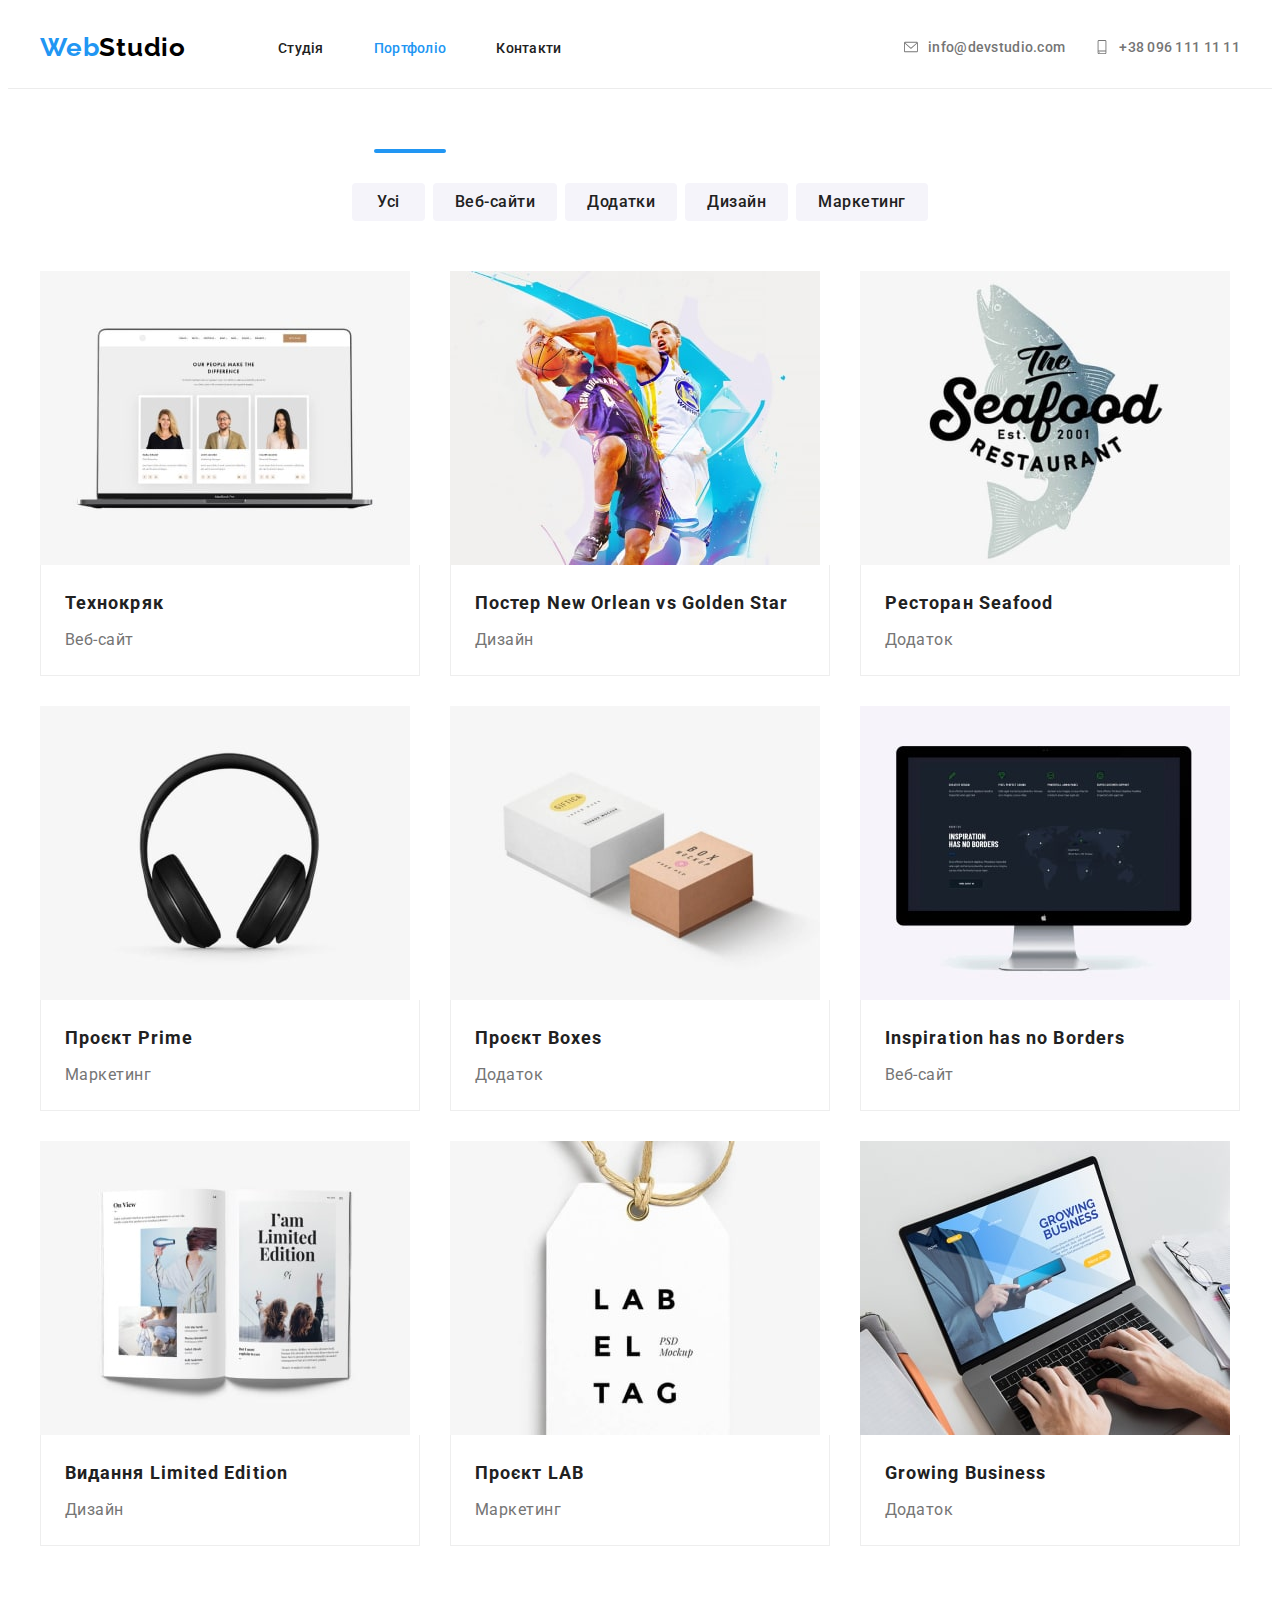
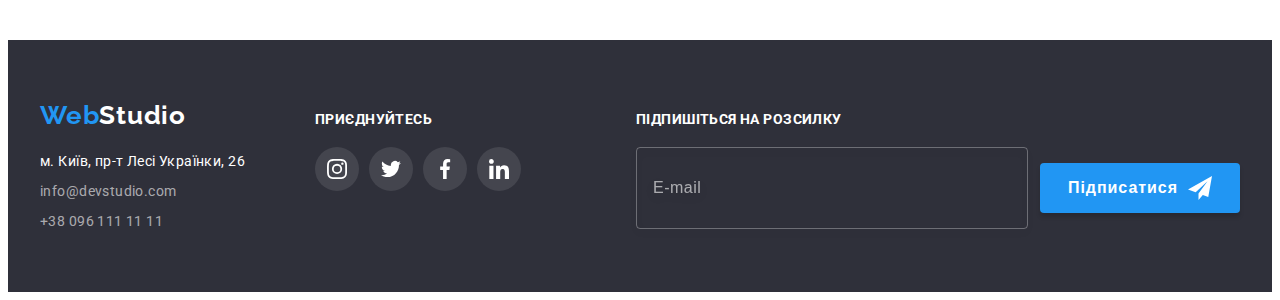
==== commit fd4f277a: "size bug in portfolio images fixed" ====
--- a/portfolio.html
+++ b/portfolio.html
@@ -216,7 +216,7 @@
                   <img
                     srcset="
                       ./images/portfolio-gallery/technokryak/technokryak-450-1x-min.jpg  450w,
-                      ./images/portfolio-gallery/technokryak/technokryak-450-2x-min.jpg  600w,
+                      ./images/portfolio-gallery/technokryak/technokryak-450-2x-min.jpg  900w,
                       ./images/portfolio-gallery/technokryak/technokryak-450-3x-min.jpg 1350w,
                       ./images/portfolio-gallery/technokryak/technokryak-354-1x-min.jpg  354w,
                       ./images/portfolio-gallery/technokryak/technokryak-354-2x-min.jpg  708w,
@@ -249,7 +249,7 @@
                   <img
                     srcset="
                       ./images/portfolio-gallery/new-orlean-vs-golden-star/new-orlean-vs-golden-star-450-1x-min.jpg  450w,
-                      ./images/portfolio-gallery/new-orlean-vs-golden-star/new-orlean-vs-golden-star-450-2x-min.jpg  600w,
+                      ./images/portfolio-gallery/new-orlean-vs-golden-star/new-orlean-vs-golden-star-450-2x-min.jpg  900w,
                       ./images/portfolio-gallery/new-orlean-vs-golden-star/new-orlean-vs-golden-star-450-3x-min.jpg 1350w,
                       ./images/portfolio-gallery/new-orlean-vs-golden-star/new-orlean-vs-golden-star-354-1x-min.jpg  354w,
                       ./images/portfolio-gallery/new-orlean-vs-golden-star/new-orlean-vs-golden-star-354-2x-min.jpg  708w,
@@ -284,7 +284,7 @@
                   <img
                     srcset="
                       ./images/portfolio-gallery/seafood-resto/seafood-resto-450-1x-min.jpg  450w,
-                      ./images/portfolio-gallery/seafood-resto/seafood-resto-450-2x-min.jpg  600w,
+                      ./images/portfolio-gallery/seafood-resto/seafood-resto-450-2x-min.jpg  900w,
                       ./images/portfolio-gallery/seafood-resto/seafood-resto-450-3x-min.jpg 1350w,
                       ./images/portfolio-gallery/seafood-resto/seafood-resto-354-1x-min.jpg  354w,
                       ./images/portfolio-gallery/seafood-resto/seafood-resto-354-2x-min.jpg  708w,
@@ -317,7 +317,7 @@
                   <img
                     srcset="
                       ./images/portfolio-gallery/prime-project/prime-project-450-1x-min.jpg  450w,
-                      ./images/portfolio-gallery/prime-project/prime-project-450-2x-min.jpg  600w,
+                      ./images/portfolio-gallery/prime-project/prime-project-450-2x-min.jpg  900w,
                       ./images/portfolio-gallery/prime-project/prime-project-450-3x-min.jpg 1350w,
                       ./images/portfolio-gallery/prime-project/prime-project-354-1x-min.jpg  354w,
                       ./images/portfolio-gallery/prime-project/prime-project-354-2x-min.jpg  708w,
@@ -350,7 +350,7 @@
                   <img
                     srcset="
                       ./images/portfolio-gallery/boxes-projects/boxes-projects-450-1x-min.jpg  450w,
-                      ./images/portfolio-gallery/boxes-projects/boxes-projects-450-2x-min.jpg  600w,
+                      ./images/portfolio-gallery/boxes-projects/boxes-projects-450-2x-min.jpg  900w,
                       ./images/portfolio-gallery/boxes-projects/boxes-projects-450-3x-min.jpg 1350w,
                       ./images/portfolio-gallery/boxes-projects/boxes-projects-354-1x-min.jpg  354w,
                       ./images/portfolio-gallery/boxes-projects/boxes-projects-354-2x-min.jpg  708w,
@@ -383,7 +383,7 @@
                   <img
                     srcset="
                       ./images/portfolio-gallery/inspiration-has-no-borders/inspiration-has-no-borders-450-1x-min.jpg  450w,
-                      ./images/portfolio-gallery/inspiration-has-no-borders/inspiration-has-no-borders-450-2x-min.jpg  600w,
+                      ./images/portfolio-gallery/inspiration-has-no-borders/inspiration-has-no-borders-450-2x-min.jpg  900w,
                       ./images/portfolio-gallery/inspiration-has-no-borders/inspiration-has-no-borders-450-3x-min.jpg 1350w,
                       ./images/portfolio-gallery/inspiration-has-no-borders/inspiration-has-no-borders-354-1x-min.jpg  354w,
                       ./images/portfolio-gallery/inspiration-has-no-borders/inspiration-has-no-borders-354-2x-min.jpg  708w,
@@ -416,7 +416,7 @@
                   <img
                     srcset="
                       ./images/portfolio-gallery/limited-edition-journal/limited-edition-journal-450-1x-min.jpg  450w,
-                      ./images/portfolio-gallery/limited-edition-journal/limited-edition-journal-450-2x-min.jpg  600w,
+                      ./images/portfolio-gallery/limited-edition-journal/limited-edition-journal-450-2x-min.jpg  900w,
                       ./images/portfolio-gallery/limited-edition-journal/limited-edition-journal-450-3x-min.jpg 1350w,
                       ./images/portfolio-gallery/limited-edition-journal/limited-edition-journal-354-1x-min.jpg  354w,
                       ./images/portfolio-gallery/limited-edition-journal/limited-edition-journal-354-2x-min.jpg  708w,
@@ -449,7 +449,7 @@
                   <img
                     srcset="
                       ./images/portfolio-gallery/lab-project/lab-project-450-1x-min.jpg  450w,
-                      ./images/portfolio-gallery/lab-project/lab-project-450-2x-min.jpg  600w,
+                      ./images/portfolio-gallery/lab-project/lab-project-450-2x-min.jpg  900w,
                       ./images/portfolio-gallery/lab-project/lab-project-450-3x-min.jpg 1350w,
                       ./images/portfolio-gallery/lab-project/lab-project-354-1x-min.jpg  354w,
                       ./images/portfolio-gallery/lab-project/lab-project-354-2x-min.jpg  708w,
@@ -482,7 +482,7 @@
                   <img
                     srcset="
                       ./images/portfolio-gallery/growing-business-app/growing-business-app-450-1x-min.jpg  450w,
-                      ./images/portfolio-gallery/growing-business-app/growing-business-app-450-2x-min.jpg  600w,
+                      ./images/portfolio-gallery/growing-business-app/growing-business-app-450-2x-min.jpg  900w,
                       ./images/portfolio-gallery/growing-business-app/growing-business-app-450-3x-min.jpg 1350w,
                       ./images/portfolio-gallery/growing-business-app/growing-business-app-354-1x-min.jpg  354w,
                       ./images/portfolio-gallery/growing-business-app/growing-business-app-354-2x-min.jpg  708w,
--- a/css/main.min.css
+++ b/css/main.min.css
@@ -1 +1 @@
-.close-btn,.clients__link,.socialmedia__link,.socialmedia--centered,.priorities__wrapper{display:-webkit-box;display:-ms-flexbox;display:flex;-webkit-box-pack:center;-ms-flex-pack:center;justify-content:center;-webkit-box-align:center;-ms-flex-align:center;align-items:center}body{font-family:"Roboto",sans-serif;color:#212121;line-height:1}h1,h2,h3,h4,h5,h6,p,ul{margin-top:0;margin-bottom:0}.visually-hidden{position:absolute;width:1px;height:1px;margin:-1px;border:0;padding:0;white-space:nowrap;-webkit-clip-path:inset(100%);clip-path:inset(100%);clip:rect(0 0 0 0);overflow:hidden}.list{list-style:none;padding-left:0}.btn{font-family:inherit;text-align:center;border-radius:4px;color:#212121;background-color:#f5f4fa;cursor:pointer;-webkit-transition:background-color 250ms cubic-bezier(0.4, 0, 0.2, 1);transition:background-color 250ms cubic-bezier(0.4, 0, 0.2, 1)}.btn:hover,.btn:focus{color:#fff;background-color:#2196f3}.links{color:inherit;text-decoration:none;-webkit-transition:color 250ms cubic-bezier(0.4, 0, 0.2, 1);transition:color 250ms cubic-bezier(0.4, 0, 0.2, 1)}.links--selected:hover,.links--selected:focus{color:#2196f3}.display-image{display:block;max-width:100%;height:auto}.container{width:100%;margin:0 auto;padding:0 15px}@media screen and (min-width: 480px){.container{width:480px}}@media screen and (min-width: 768px){.container{width:768px}}@media screen and (min-width: 1200px){.container{width:1200px}}.section{padding-top:60px;padding-bottom:60px}@media screen and (min-width: 480px){.section{min-width:480px}}@media screen and (min-width: 768px){.section{min-width:768px}}@media screen and (min-width: 1200px){.section{min-width:1200px;padding-top:94px;padding-bottom:94px}}.section__header{margin-bottom:30px;font-weight:700;font-size:28px;line-height:1.18;text-align:center;letter-spacing:.03em}@media screen and (min-width: 1200px){.section__header{margin-bottom:50px;font-size:36px;line-height:1.16}}.logo{display:block;font-family:"Raleway";font-weight:700;font-size:24px;line-height:1.17;letter-spacing:.03em;color:#000}.logo__accent{color:#2196f3}.navigation__logo{padding-top:16px;padding-bottom:16px}.footer__logo{color:#fff;margin-bottom:20px;text-align:center}@media screen and (min-width: 768px){.navigation__logo{padding-top:26px;padding-bottom:26px}}@media screen and (min-width: 1200px){.logo{font-size:26px;line-height:1.19}.navigation__logo{padding-top:24px;padding-bottom:24px;margin-right:91px}.footer__logo{text-align:left}}.header__container{width:100%;border-bottom:1px solid #ececec}@media screen and (min-width: 480px){.header__container{width:480px}}@media screen and (max-width: 767px){.header__container{position:relative}.header__logo-wrapper{width:100%;position:relative}.header__content{width:100%;padding:48px 40px;background-color:#fff;position:absolute;top:0;left:0;-webkit-transform:translateY(-100%);transform:translateY(-100%);opacity:0;visibility:0;z-index:100;-webkit-transition:opacity 1000ms cubic-bezier(0.4, 0, 0.2, 1),visibility 1000ms cubic-bezier(0.4, 0, 0.2, 1),-webkit-transform 400ms cubic-bezier(0.4, 0, 0.2, 1);transition:opacity 1000ms cubic-bezier(0.4, 0, 0.2, 1),visibility 1000ms cubic-bezier(0.4, 0, 0.2, 1),-webkit-transform 400ms cubic-bezier(0.4, 0, 0.2, 1);transition:transform 400ms cubic-bezier(0.4, 0, 0.2, 1),opacity 1000ms cubic-bezier(0.4, 0, 0.2, 1),visibility 1000ms cubic-bezier(0.4, 0, 0.2, 1);transition:transform 400ms cubic-bezier(0.4, 0, 0.2, 1),opacity 1000ms cubic-bezier(0.4, 0, 0.2, 1),visibility 1000ms cubic-bezier(0.4, 0, 0.2, 1),-webkit-transform 400ms cubic-bezier(0.4, 0, 0.2, 1)}.header__content.is-open{-webkit-transform:translateY(0);transform:translateY(0);-webkit-transition-duration:400ms;transition-duration:400ms;opacity:1;visibility:1}.menu-btn{position:absolute;top:10px;right:0;display:-webkit-inline-box;display:-ms-inline-flexbox;display:inline-flex;-webkit-box-pack:center;-ms-flex-pack:center;justify-content:center;-webkit-box-align:center;-ms-flex-align:center;align-items:center;padding:0;margin:0;border:none;background-color:rgba(0,0,0,0)}.menu-btn--close{right:15px}.menu-btn__icon{width:40px;height:40px;fill:currentColor;-webkit-transition:fill 250ms cubic-bezier(0.4, 0, 0.2, 1);transition:fill 250ms cubic-bezier(0.4, 0, 0.2, 1);-webkit-transition-duration:100ms;transition-duration:100ms}.menu-btn:hover .menu-btn__icon,.menu-btn:focus .menu-btn__icon,.menu-btn:active .menu-btn__icon{fill:#2196f3}.menu{display:-webkit-box;display:-ms-flexbox;display:flex;-webkit-box-orient:vertical;-webkit-box-direction:normal;-ms-flex-direction:column;flex-direction:column}.menu__item:not(:last-child){margin-bottom:32px}.menu__item:last-child{margin-bottom:306px}.menu__link{display:inline-block;font-weight:500;font-size:40px;line-height:1.2;letter-spacing:.02em;color:#212121}.menu__link--current{color:#2196f3;position:relative}.contacts{display:-webkit-box;display:-ms-flexbox;display:flex;-webkit-box-orient:vertical;-webkit-box-direction:reverse;-ms-flex-direction:column-reverse;flex-direction:column-reverse}.contacts__item:nth-child(2){margin-top:32px}.contacts__item:first-child{margin-top:64px}.contacts__link{display:-webkit-inline-box;display:-ms-inline-flexbox;display:inline-flex;-webkit-box-align:center;-ms-flex-align:center;align-items:center;font-weight:500;font-size:34px;line-height:1.176;letter-spacing:.02em;color:#2196f3;-webkit-transition:color 250ms cubic-bezier(0.4, 0, 0.2, 1);transition:color 250ms cubic-bezier(0.4, 0, 0.2, 1)}.contacts__link--email{color:#757575;font-size:24px;line-height:1.167;letter-spacing:.02em}.contacts__icon{display:none}}@media screen and (min-width: 768px){.header__container{min-width:768px;display:-webkit-box;display:-ms-flexbox;display:flex;-webkit-box-pack:justify;-ms-flex-pack:justify;justify-content:space-between}.header__content{display:-webkit-box;display:-ms-flexbox;display:flex;-webkit-box-flex:1;-ms-flex-positive:1;flex-grow:1;-webkit-box-pack:justify;-ms-flex-pack:justify;justify-content:space-between;-webkit-box-align:center;-ms-flex-align:center;align-items:center;margin-left:87px}.menu{-webkit-column-gap:50px;-moz-column-gap:50px;column-gap:50px}.menu__link{padding:32px 0;display:inline-block;height:100%;font-weight:500;font-size:14px;line-height:1.143;letter-spacing:.02em;color:#212121}.menu__link--current{color:#2196f3;position:relative}.menu__link--current::after{content:"";display:block;bottom:0;left:0;position:absolute;-webkit-transform:translateY(1px);transform:translateY(1px);width:100%;height:4px;border-radius:3px;background-color:#2196f3}.menu-btn{display:none}.menu{display:-webkit-box;display:-ms-flexbox;display:flex}.contacts{display:-webkit-box;display:-ms-flexbox;display:flex;-webkit-box-orient:vertical;-webkit-box-direction:normal;-ms-flex-direction:column;flex-direction:column;-webkit-box-pack:center;-ms-flex-pack:center;justify-content:center}.contacts__link{display:-webkit-inline-box;display:-ms-inline-flexbox;display:inline-flex;-webkit-box-align:center;-ms-flex-align:center;align-items:center;font-weight:500;font-size:12px;line-height:1.167;letter-spacing:.02em;color:#757575;-webkit-transition:color 250ms cubic-bezier(0.4, 0, 0.2, 1);transition:color 250ms cubic-bezier(0.4, 0, 0.2, 1)}.contacts__item:last-child{margin-top:10px}.contacts__icon{width:14px;height:14px;margin-right:8px;fill:#757575;-webkit-transition:fill 250ms cubic-bezier(0.4, 0, 0.2, 1);transition:fill 250ms cubic-bezier(0.4, 0, 0.2, 1)}.contacts__link:hover .contacts__icon,.contacts__link:focus .contacts__icon{fill:#2196f3}}@media screen and (min-width: 1200px){.header__container{min-width:1200px}.header__content{margin-left:92px}.contacts{display:-webkit-box;display:-ms-flexbox;display:flex;-webkit-box-orient:horizontal;-webkit-box-direction:normal;-ms-flex-direction:row;flex-direction:row;-webkit-column-gap:30px;-moz-column-gap:30px;column-gap:30px;-webkit-box-pack:center;-ms-flex-pack:center;justify-content:center}.contacts__link{display:-webkit-inline-box;display:-ms-inline-flexbox;display:inline-flex;-webkit-box-align:center;-ms-flex-align:center;align-items:center;font-weight:500;font-size:14px;line-height:1.143;letter-spacing:.02em;color:#212121;-webkit-transition:color 250ms cubic-bezier(0.4, 0, 0.2, 1);transition:color 250ms cubic-bezier(0.4, 0, 0.2, 1)}.contacts__item:last-child{margin-top:0}.contacts__icon{width:14px;height:14px;margin-right:10px;fill:#757575;-webkit-transition:fill 250ms cubic-bezier(0.4, 0, 0.2, 1);transition:fill 250ms cubic-bezier(0.4, 0, 0.2, 1)}}.hero{width:100%;padding-top:118px;padding-bottom:118px;background-color:#c4c4c4;background-image:-webkit-gradient(linear, left top, left bottom, from(rgba(47, 48, 58, 0.4)), to(rgba(47, 48, 58, 0.4))),url("../images/hero-bg/hero-bg-image-480-1x-min.jpg");background-image:linear-gradient(to bottom, rgba(47, 48, 58, 0.4), rgba(47, 48, 58, 0.4)),url("../images/hero-bg/hero-bg-image-480-1x-min.jpg");background-position:center;background-repeat:no-repeat;background-size:cover;text-align:center}.hero__container{margin:0 auto}.hero__header{margin-bottom:30px;font-weight:900;font-size:26px;line-height:1.615;letter-spacing:.06em;text-transform:uppercase;color:#fff}.hero__btn{min-width:200px;min-height:50px;-webkit-transition:250ms cubic-bezier(0.4, 0, 0.2, 1);transition:250ms cubic-bezier(0.4, 0, 0.2, 1);-webkit-transition-property:background-color,-webkit-box-shadow;transition-property:background-color,-webkit-box-shadow;transition-property:background-color,box-shadow;transition-property:background-color,box-shadow,-webkit-box-shadow}.hero__btn:hover,.hero__btn:focus{-webkit-box-shadow:0px 4px 4px rgba(0,0,0,.15);box-shadow:0px 4px 4px rgba(0,0,0,.15);background-color:#188ce8}@media(min-device-pixel-ratio: 2),(-webkit-min-device-pixel-ratio: 2),(min-resolution: 192dpi),(min-resolution: 2dppx){.hero{background-image:-webkit-gradient(linear, left top, left bottom, from(rgba(47, 48, 58, 0.4)), to(rgba(47, 48, 58, 0.4))),url("../images/hero-bg/hero-bg-image-480-2x-min.jpg");background-image:linear-gradient(to bottom, rgba(47, 48, 58, 0.4), rgba(47, 48, 58, 0.4)),url("../images/hero-bg/hero-bg-image-480-2x-min.jpg")}}@media(min-device-pixel-ratio: 3),(-webkit-min-device-pixel-ratio: 3),(min-resolution: 288dpi),(min-resolution: 3dppx){.hero{background-image:-webkit-gradient(linear, left top, left bottom, from(rgba(47, 48, 58, 0.4)), to(rgba(47, 48, 58, 0.4))),url("../images/hero-bg/hero-bg-image-480-2x-min.jpg");background-image:linear-gradient(to bottom, rgba(47, 48, 58, 0.4), rgba(47, 48, 58, 0.4)),url("../images/hero-bg/hero-bg-image-480-2x-min.jpg")}}@media screen and (min-width: 480px)and (max-width: 767px){.hero{min-width:480px;background-image:-webkit-gradient(linear, left top, left bottom, from(rgba(47, 48, 58, 0.4)), to(rgba(47, 48, 58, 0.4))),url("../images/hero-bg/hero-bg-image-768-1x-min.jpg");background-image:linear-gradient(to bottom, rgba(47, 48, 58, 0.4), rgba(47, 48, 58, 0.4)),url("../images/hero-bg/hero-bg-image-768-1x-min.jpg")}.hero__container{width:360px}}@media(min-device-pixel-ratio: 2),(-webkit-min-device-pixel-ratio: 2),(min-resolution: 192dpi),(min-resolution: 2dppx){.hero{background-image:-webkit-gradient(linear, left top, left bottom, from(rgba(47, 48, 58, 0.4)), to(rgba(47, 48, 58, 0.4))),url("../images/hero-bg/hero-bg-image-768-2x-min.jpg");background-image:linear-gradient(to bottom, rgba(47, 48, 58, 0.4), rgba(47, 48, 58, 0.4)),url("../images/hero-bg/hero-bg-image-768-2x-min.jpg")}}@media(min-device-pixel-ratio: 3),(-webkit-min-device-pixel-ratio: 3),(min-resolution: 288dpi),(min-resolution: 3dppx){.hero{background-image:-webkit-gradient(linear, left top, left bottom, from(rgba(47, 48, 58, 0.4)), to(rgba(47, 48, 58, 0.4))),url("../images/hero-bg/hero-bg-image-768-3x-min.jpg");background-image:linear-gradient(to bottom, rgba(47, 48, 58, 0.4), rgba(47, 48, 58, 0.4)),url("../images/hero-bg/hero-bg-image-768-3x-min.jpg")}}@media screen and (min-width: 768px){.hero{min-width:768px;background-image:-webkit-gradient(linear, left top, left bottom, from(rgba(47, 48, 58, 0.4)), to(rgba(47, 48, 58, 0.4))),url("../images/hero-bg/hero-bg-image-1600-1x-min.jpg");background-image:linear-gradient(to bottom, rgba(47, 48, 58, 0.4), rgba(47, 48, 58, 0.4)),url("../images/hero-bg/hero-bg-image-1600-1x-min.jpg")}.hero__container{width:360px}}@media(min-device-pixel-ratio: 2),(-webkit-min-device-pixel-ratio: 2),(min-resolution: 192dpi),(min-resolution: 2dppx){.hero{background-image:-webkit-gradient(linear, left top, left bottom, from(rgba(47, 48, 58, 0.4)), to(rgba(47, 48, 58, 0.4))),url("../images/hero-bg/hero-bg-image-1600-2x-min.jpg");background-image:linear-gradient(to bottom, rgba(47, 48, 58, 0.4), rgba(47, 48, 58, 0.4)),url("../images/hero-bg/hero-bg-image-1600-2x-min.jpg")}}@media(min-device-pixel-ratio: 3),(-webkit-min-device-pixel-ratio: 3),(min-resolution: 288dpi),(min-resolution: 3dppx){.hero{background-image:-webkit-gradient(linear, left top, left bottom, from(rgba(47, 48, 58, 0.4)), to(rgba(47, 48, 58, 0.4))),url("../images/hero-bg/hero-bg-image-1600-3x-min.jpg");background-image:linear-gradient(to bottom, rgba(47, 48, 58, 0.4), rgba(47, 48, 58, 0.4)),url("../images/hero-bg/hero-bg-image-1600-3x-min.jpg")}}@media screen and (min-width: 1200px){.hero{min-width:1200px;padding-top:200px;padding-bottom:200px;max-width:1600px}.hero__container{width:696px}.hero__header{font-size:44px;line-height:1.36}.hero__btn{min-width:216px}}.priorities__container{width:100%}.priorities__list{display:-webkit-box;display:-ms-flexbox;display:flex;-ms-flex-wrap:wrap;flex-wrap:wrap;row-gap:30px}.priorities__item{width:100%}.priorities__title{margin-bottom:10px;font-weight:700;font-size:14px;line-height:1.143;letter-spacing:.03em;text-align:center;text-transform:uppercase}.priorities__description{font-size:14px;line-height:1.71;letter-spacing:.03em;color:#757575}.priorities__wrapper{width:100%;height:120px;margin-bottom:30px;background-color:#f5f4fa;border-radius:4px;-webkit-box-align:center;-ms-flex-align:center;align-items:center}.priorities__icon{width:70px;height:70px}@media screen and (min-width: 480px){.priorities__container{width:480px}}@media screen and (min-width: 768px){.priorities__container{width:768px}.priorities__title{text-align:left}.priorities__list{display:-webkit-box;display:-ms-flexbox;display:flex;-ms-flex-wrap:wrap;flex-wrap:wrap;gap:30px}.priorities__item{width:calc((100% - 30px)/2)}}@media screen and (min-width: 1200px){.priorities__container{width:1200px}.priorities__list{display:-webkit-box;display:-ms-flexbox;display:flex;-ms-flex-wrap:wrap;flex-wrap:wrap;gap:30px}.priorities__item{width:calc((100% - 90px)/4)}}.projects{display:none}@media screen and (min-width: 1200px){.projects{display:block;padding-top:0px}.projects__list{display:-webkit-box;display:-ms-flexbox;display:flex;-ms-flex-wrap:wrap;flex-wrap:wrap;-webkit-column-gap:30px;-moz-column-gap:30px;column-gap:30px}.projects__item{position:relative;width:calc((100% - 60px)/3)}.projects__title{display:block;width:100%;min-height:70px;padding-top:27px;padding-bottom:27px;position:absolute;bottom:0;left:0;text-align:center;background-color:rgba(47,48,58,.8);font-weight:700;font-size:14px;line-height:1.143;letter-spacing:.03em;text-transform:uppercase;color:#fff}}.staff{background-color:#f5f4fa}.staff__container{width:100%}.staff__list{display:-webkit-box;display:-ms-flexbox;display:flex;-ms-flex-wrap:wrap;flex-wrap:wrap;-webkit-box-pack:center;-ms-flex-pack:center;justify-content:center;-webkit-box-align:center;-ms-flex-align:center;align-items:center;text-align:center;row-gap:30px}.staff__item{width:100%;background-color:#fff;-webkit-box-shadow:0px 1px 3px rgba(0,0,0,.12),0px 1px 1px rgba(0,0,0,.14),0px 2px 1px rgba(0,0,0,.2);box-shadow:0px 1px 3px rgba(0,0,0,.12),0px 1px 1px rgba(0,0,0,.14),0px 2px 1px rgba(0,0,0,.2);border-radius:0px 0px 4px 4px}.staff__img{width:100%;height:auto}.staff__meta{padding:30px 15px 24px}.staff__name{margin-bottom:10px;font-weight:500;font-size:16px;line-height:1.19;letter-spacing:.03em}.staff__position{margin-bottom:16px;font-size:16px;line-height:1.19;letter-spacing:.03em;color:#757575}@media screen and (min-width: 480px){.staff__container{width:480px}.staff__img{max-height:460px}}@media screen and (min-width: 480px)and (min-width: 768px){.staff__container{width:768px}.staff__list{gap:30px}.staff__item{width:calc((100% - 30px)/2)}.staff__img{max-height:374px}}@media screen and (min-width: 1200px){.staff__container{width:1200px}.staff__list{-webkit-column-gap:30px;-moz-column-gap:30px;column-gap:30px}.staff__item{width:calc((100% - 90px)/4)}.staff__img{max-height:260px}.staff__meta{padding:30px 15px}}.socialmedia{display:-webkit-box;display:-ms-flexbox;display:flex;-webkit-box-align:center;-ms-flex-align:center;align-items:center;-webkit-column-gap:10px;-moz-column-gap:10px;column-gap:10px}.socialmedia__link{width:44px;height:44px;border-radius:50%;-webkit-transition:background-color 250ms cubic-bezier(0.4, 0, 0.2, 1);transition:background-color 250ms cubic-bezier(0.4, 0, 0.2, 1)}.socialmedia__link--light{background-color:rgba(0,0,0,0)}.socialmedia__link--dark{background-color:rgba(255,255,255,.1)}.socialmedia__link:hover,.socialmedia__link:focus{background-color:#2196f3;outline:none}.socialmedia__icon{width:20px;height:20px;-webkit-transition:fill 250ms cubic-bezier(0.4, 0, 0.2, 1);transition:fill 250ms cubic-bezier(0.4, 0, 0.2, 1)}.socialmedia__icon--light{fill:#afb1b8}.socialmedia__icon--dark{fill:#fff}.socialmedia__link:hover .socialmedia__icon,.socialmedia__link:focus .socialmedia__icon{fill:#fff}.header-socialmedia{display:-webkit-box;display:-ms-flexbox;display:flex;-webkit-box-align:center;-ms-flex-align:center;align-items:center;-webkit-column-gap:10px;-moz-column-gap:10px;column-gap:10px}.header-socialmedia__link{display:inline-block;padding-right:10px;border-right:1px solid rgba(33,33,33,.2);font-weight:500;font-size:18px;line-height:1.22;letter-spacing:.02em;color:#2196f3}@media screen and (min-width: 768px){.header-socialmedia{display:none}}.clients__container{width:100%}.clients__list{display:-webkit-box;display:-ms-flexbox;display:flex;-ms-flex-wrap:wrap;flex-wrap:wrap;-webkit-box-pack:center;-ms-flex-pack:center;justify-content:center;-webkit-box-align:center;-ms-flex-align:center;align-items:center;gap:30px}.clients__link{width:210px;min-height:92px;border:1px solid #afb1b8;border-radius:4px;-webkit-transition:border-color 250ms cubic-bezier(0.4, 0, 0.2, 1);transition:border-color 250ms cubic-bezier(0.4, 0, 0.2, 1)}.clients__link:hover,.clients__link:focus{border-color:#2196f3;outline:none}.clients__icon{width:106px;height:60px;fill:#afb1b8;-webkit-transition:fill 250ms cubic-bezier(0.4, 0, 0.2, 1);transition:fill 250ms cubic-bezier(0.4, 0, 0.2, 1)}.clients__link:hover .clients__icon,.clients__link:focus .clients__icon{fill:#2196f3}@media screen and (min-width: 480px){.clients__container{width:480px}}@media screen and (min-width: 768px){.clients__container{width:768px}.clients__link{width:226px}}@media screen and (min-width: 1200px){.clients__container{width:1200px}.clients__link{width:170px}}.submit-btn{display:-webkit-inline-box;display:-ms-inline-flexbox;display:inline-flex;-webkit-box-pack:center;-ms-flex-pack:center;justify-content:center;-webkit-box-align:center;-ms-flex-align:center;align-items:center;min-width:200px;min-height:50px;border:none;border-radius:4px;padding:10px;background-color:#2196f3;-webkit-box-shadow:0px 4px 4px rgba(0,0,0,.15);box-shadow:0px 4px 4px rgba(0,0,0,.15);font-weight:700;font-size:16px;line-height:1.88;letter-spacing:.06em;color:#fff;text-align:center;cursor:pointer;-webkit-transition:background-color 250ms cubic-bezier(0.4, 0, 0.2, 1);transition:background-color 250ms cubic-bezier(0.4, 0, 0.2, 1)}.submit-btn:hover,.submit-btn:focus{background-color:#188ce8}.submit-btn__icon{width:24px;height:24px;margin-left:10px}.footer{width:100%;padding-top:60px;padding-bottom:60px;background-color:#2f303a}.footer__container{width:100%;display:-webkit-box;display:-ms-flexbox;display:flex;-webkit-box-pack:center;-ms-flex-pack:center;justify-content:center;-webkit-box-align:center;-ms-flex-align:center;align-items:center;-webkit-box-orient:vertical;-webkit-box-direction:normal;-ms-flex-direction:column;flex-direction:column;-ms-flex-wrap:wrap;flex-wrap:wrap;row-gap:60px}.footer__wrapper{display:-webkit-box;display:-ms-flexbox;display:flex;-ms-flex-wrap:wrap;flex-wrap:wrap;-webkit-box-orient:vertical;-webkit-box-direction:normal;-ms-flex-direction:column;flex-direction:column;row-gap:60px}.footer__offer{margin-bottom:20px;font-weight:700;font-size:14px;line-height:1.143;letter-spacing:.03em;text-transform:uppercase;text-align:center;color:#fff}.address__list{font-style:normal;font-size:14px;line-height:1.5;letter-spacing:.03em;text-align:center}.address__item:not(:last-child){margin-bottom:8px}.address__link{color:rgba(255,255,255,.6)}.address__link--accent{color:#fff}.subscription{display:-webkit-box;display:-ms-flexbox;display:flex;-webkit-box-orient:vertical;-webkit-box-direction:normal;-ms-flex-direction:column;flex-direction:column;-ms-flex-wrap:wrap;flex-wrap:wrap;-webkit-box-pack:center;-ms-flex-pack:center;justify-content:center;-webkit-box-align:center;-ms-flex-align:center;align-items:center}.subscription__input{min-width:250px;height:50px;margin-bottom:20px;padding:15px 16px;border:1px solid rgba(255,255,255,.3);border-radius:4px;outline:none;-webkit-filter:drop-shadow(0px 4px 4px rgba(0, 0, 0, 0.15));filter:drop-shadow(0px 4px 4px rgba(0, 0, 0, 0.15));background-color:rgba(0,0,0,0);font-size:16px;line-height:1.25;letter-spacing:.03em;color:#fff}.subscription__input::-webkit-input-placeholder{font-size:16px;line-height:1.25;letter-spacing:.03em;color:rgba(255,255,255,.6)}.subscription__input::-moz-placeholder{font-size:16px;line-height:1.25;letter-spacing:.03em;color:rgba(255,255,255,.6)}.subscription__input:-ms-input-placeholder{font-size:16px;line-height:1.25;letter-spacing:.03em;color:rgba(255,255,255,.6)}.subscription__input::-ms-input-placeholder{font-size:16px;line-height:1.25;letter-spacing:.03em;color:rgba(255,255,255,.6)}.subscription__input::placeholder{font-size:16px;line-height:1.25;letter-spacing:.03em;color:rgba(255,255,255,.6)}@media screen and (min-width: 480px){.footer__container{width:480px}.subscription__input{width:450px}}@media screen and (min-width: 768px){.footer__container{width:768px;-webkit-box-pack:center;-ms-flex-pack:center;justify-content:center;-webkit-box-align:center;-ms-flex-align:center;align-items:center;-webkit-box-orient:vertical;-webkit-box-direction:normal;-ms-flex-direction:column;flex-direction:column}.footer__wrapper{width:100%;display:-webkit-box;display:-ms-flexbox;display:flex;-webkit-box-orient:horizontal;-webkit-box-direction:normal;-ms-flex-direction:row;flex-direction:row;-webkit-box-pack:justify;-ms-flex-pack:justify;justify-content:space-between}.subscription{display:-webkit-box;display:-ms-flexbox;display:flex;-webkit-box-orient:vertical;-webkit-box-direction:normal;-ms-flex-direction:column;flex-direction:column;-webkit-box-pack:center;-ms-flex-pack:center;justify-content:center;-webkit-box-align:center;-ms-flex-align:center;align-items:center}}@media screen and (min-width: 1200px){.footer__container{width:1200px;-webkit-box-orient:horizontal;-webkit-box-direction:normal;-ms-flex-direction:row;flex-direction:row;-ms-flex-wrap:nowrap;flex-wrap:nowrap;-webkit-box-pack:justify;-ms-flex-pack:justify;justify-content:space-between;-webkit-box-align:baseline;-ms-flex-align:baseline;align-items:baseline;-webkit-column-gap:93px;-moz-column-gap:93px;column-gap:93px}.footer__wrapper{width:auto;-webkit-box-orient:horizontal;-webkit-box-direction:normal;-ms-flex-direction:row;flex-direction:row;-ms-flex-wrap:nowrap;flex-wrap:nowrap;-webkit-box-pack:left;-ms-flex-pack:left;justify-content:left;-webkit-box-align:baseline;-ms-flex-align:baseline;align-items:baseline;-webkit-column-gap:70px;-moz-column-gap:70px;column-gap:70px}.footer__offer{text-align:left}.address__list{text-align:left;white-space:nowrap}.address__item:not(:last-child){margin-bottom:9px}.subscription{display:-webkit-box;display:-ms-flexbox;display:flex;-webkit-box-orient:horizontal;-webkit-box-direction:normal;-ms-flex-direction:row;flex-direction:row;-ms-flex-wrap:nowrap;flex-wrap:nowrap;-webkit-box-pack:start;-ms-flex-pack:start;justify-content:flex-start;-webkit-box-align:baseline;-ms-flex-align:baseline;align-items:baseline;-webkit-column-gap:12px;-moz-column-gap:12px;column-gap:12px}.subscription__input{margin-bottom:0}}.modal-overlay{width:100vw;height:100vh;display:block;position:fixed;top:0;left:0;background-color:rgba(0,0,0,.2);opacity:1;-webkit-transition:opacity 250ms cubic-bezier(0.4, 0, 0.2, 1);transition:opacity 250ms cubic-bezier(0.4, 0, 0.2, 1)}.is-hidden{opacity:0;visibility:hidden;pointer-events:none}.modal-window{width:calc(100% - 30px);padding:40px;position:absolute;top:50%;left:50%;background-color:#fff;-webkit-box-shadow:0px 1px 3px rgba(0,0,0,.12),0px 1px 1px rgba(0,0,0,.14),0px 2px 1px rgba(0,0,0,.2);box-shadow:0px 1px 3px rgba(0,0,0,.12),0px 1px 1px rgba(0,0,0,.14),0px 2px 1px rgba(0,0,0,.2);border-radius:4px;-webkit-transform:translate(-50%, -50%) scale(1);transform:translate(-50%, -50%) scale(1);-webkit-transition:-webkit-transform 250ms cubic-bezier(0.4, 0, 0.2, 1);transition:-webkit-transform 250ms cubic-bezier(0.4, 0, 0.2, 1);transition:transform 250ms cubic-bezier(0.4, 0, 0.2, 1);transition:transform 250ms cubic-bezier(0.4, 0, 0.2, 1), -webkit-transform 250ms cubic-bezier(0.4, 0, 0.2, 1)}.modal-overlay.is-hidden .modal-window{-webkit-transform:translate(-50%, -50%) scale(2);transform:translate(-50%, -50%) scale(2)}@media screen and (min-width: 480px){.modal-window{width:450px;min-height:509px}}@media screen and (min-width: 1200px){.modal-window{width:528px;min-height:581px}}.close-btn{width:30px;height:30px;position:absolute;top:8px;right:8px;background-color:rgba(0,0,0,0);border:1px solid rgba(0,0,0,.1);border-radius:100%;cursor:pointer}.close-btn__icon{width:18px;height:18px;-webkit-transition:fill 250ms cubic-bezier(0.4, 0, 0.2, 1);transition:fill 250ms cubic-bezier(0.4, 0, 0.2, 1)}.close-btn:hover .close-btn__icon,.close-btn:focus .close-btn__icon{fill:#2196f3}.call-form{display:-webkit-box;display:-ms-flexbox;display:flex;-webkit-box-orient:vertical;-webkit-box-direction:normal;-ms-flex-direction:column;flex-direction:column;-webkit-box-pack:center;-ms-flex-pack:center;justify-content:center;-webkit-box-align:start;-ms-flex-align:start;align-items:flex-start;font-size:12px;line-height:1.17;letter-spacing:.01em;color:#757575}.call-form__offer{-ms-flex-item-align:center;align-self:center;margin-bottom:12px;font-weight:700;font-size:20px;line-height:1.5;text-align:center;letter-spacing:.03em;color:#212121}.call-form__wrapper{width:100%;margin-top:4px;margin-bottom:10px;position:relative;display:-webkit-box;display:-ms-flexbox;display:flex}.call-form__input{width:100%;height:40px;padding:12px 12px 12px 12px;text-indent:30px;border:1px solid rgba(33,33,33,.2);border-radius:4px;outline:none;font-size:14px;line-height:1.714;letter-spacing:.03em;color:#212121;-webkit-transition:border-color 250ms cubic-bezier(0.4, 0, 0.2, 1);transition:border-color 250ms cubic-bezier(0.4, 0, 0.2, 1)}.call-form__icon{width:18px;height:18px;position:absolute;top:50%;left:12px;-webkit-transform:translateY(-50%);transform:translateY(-50%);fill:#212121;-webkit-transition:fill 250ms cubic-bezier(0.4, 0, 0.2, 1);transition:fill 250ms cubic-bezier(0.4, 0, 0.2, 1)}.call-form__textarea{width:100%;height:120px;padding:12px 16px;margin-top:4px;margin-bottom:20px;overflow:scroll;resize:none;border:1px solid rgba(33,33,33,.2);border-radius:4px;outline:none;font-size:14px;line-height:1.714;letter-spacing:.03em;color:#212121;-webkit-transition:border-color 250ms cubic-bezier(0.4, 0, 0.2, 1);transition:border-color 250ms cubic-bezier(0.4, 0, 0.2, 1)}.call-form__textarea::-webkit-input-placeholder{font-size:12px;line-height:1.167;letter-spacing:.01em;color:rgba(117,117,117,.5)}.call-form__textarea::-moz-placeholder{font-size:12px;line-height:1.167;letter-spacing:.01em;color:rgba(117,117,117,.5)}.call-form__textarea:-ms-input-placeholder{font-size:12px;line-height:1.167;letter-spacing:.01em;color:rgba(117,117,117,.5)}.call-form__textarea::-ms-input-placeholder{font-size:12px;line-height:1.167;letter-spacing:.01em;color:rgba(117,117,117,.5)}.call-form__textarea::placeholder{font-size:12px;line-height:1.167;letter-spacing:.01em;color:rgba(117,117,117,.5)}.call-form__input:focus+.call-form__icon{fill:#2196f3}.call-form__input:focus,.call-form__textarea:focus{border-color:#2196f3}.call-form__btn{-ms-flex-item-align:center;align-self:center}.checkbox{display:-webkit-inline-box;display:-ms-inline-flexbox;display:inline-flex;margin-bottom:30px;-ms-flex-item-align:center;align-self:center}.checkbox__label{width:100%;display:-webkit-box;display:-ms-flexbox;display:flex;-ms-flex-wrap:wrap;flex-wrap:wrap;-webkit-box-pack:center;-ms-flex-pack:center;justify-content:center;-webkit-box-align:center;-ms-flex-align:center;align-items:center;font-size:12px;line-height:1.167;letter-spacing:.03em;white-space:nowrap}.checkbox__icon{display:inline-block;width:16px;height:15px;margin-right:7px;fill:none;background-image:url(../images/checkbox-empty.svg);background-position:center;background-size:contain;background-origin:border-box;border-radius:2px;-webkit-transition:250ms cubic-bezier(0.4, 0, 0.2, 1);transition:250ms cubic-bezier(0.4, 0, 0.2, 1);-webkit-transition-property:fill,background-color,background-image;transition-property:fill,background-color,background-image}.checkbox__link{display:inline-block;margin-left:2px;-webkit-text-decoration-line:underline;text-decoration-line:underline;color:#2196f3;white-space:nowrap}.checkbox__input:checked+.checkbox__icon{background-image:none;fill:#fff;background-color:#2196f3}@media screen and (min-width: 1200px){.call-form__offer{line-height:1.15}.checkbox__label{font-size:14px;line-height:1.714}}.hide{position:absolute;opacity:0;min-width:0;min-height:0;padding:0;margin:0;border:0;pointer-events:none}.filter{margin-bottom:50px;display:-webkit-box;display:-ms-flexbox;display:flex;-ms-flex-wrap:wrap;flex-wrap:wrap;-webkit-column-gap:8px;-moz-column-gap:8px;column-gap:8px;row-gap:15px;flex-wrap:wrap}.filter__btn{display:inline-block;padding:6px 22px;border:none;font-weight:500;font-size:16px;line-height:1.625;letter-spacing:.03em;-webkit-transition:250ms cubic-bezier(0.4, 0, 0.2, 1);transition:250ms cubic-bezier(0.4, 0, 0.2, 1);-webkit-transition-property:background-color,color,-webkit-box-shadow;transition-property:background-color,color,-webkit-box-shadow;transition-property:background-color,color,box-shadow;transition-property:background-color,color,box-shadow,-webkit-box-shadow}.filter__btn--initial{padding-left:25px;padding-right:25px}.filter__btn:hover,.filter__btn:focus{-webkit-box-shadow:0px 3px 1px rgba(0,0,0,.1),0px 1px 2px rgba(0,0,0,.08),0px 2px 2px rgba(0,0,0,.12);box-shadow:0px 3px 1px rgba(0,0,0,.1),0px 1px 2px rgba(0,0,0,.08),0px 2px 2px rgba(0,0,0,.12)}.filter__input:checked+.filter__btn{color:#fff;background-color:#2196f3;-webkit-box-shadow:0px 3px 1px rgba(0,0,0,.1),0px 1px 2px rgba(0,0,0,.08),0px 2px 2px rgba(0,0,0,.12);box-shadow:0px 3px 1px rgba(0,0,0,.1),0px 1px 2px rgba(0,0,0,.08),0px 2px 2px rgba(0,0,0,.12)}@media screen and (min-width: 768px){.filter{margin-bottom:30px;display:-webkit-box;display:-ms-flexbox;display:flex;-ms-flex-wrap:wrap;flex-wrap:wrap;-webkit-box-pack:center;-ms-flex-pack:center;justify-content:center;-webkit-box-align:center;-ms-flex-align:center;align-items:center}}@media screen and (min-width: 1200px){.filter{margin-bottom:50px}}.gallery{width:100%;display:-webkit-box;display:-ms-flexbox;display:flex;-webkit-box-orient:horizontal;-webkit-box-direction:normal;-ms-flex-direction:row;flex-direction:row;-ms-flex-wrap:wrap;flex-wrap:wrap;gap:30px}.gallery__item{width:100%}.gallery__meta-wrapper{display:-webkit-box;display:-ms-flexbox;display:flex;-webkit-box-flex:1;-ms-flex-positive:1;flex-grow:1;-ms-flex-wrap:wrap;flex-wrap:wrap;-webkit-box-orient:vertical;-webkit-box-direction:normal;-ms-flex-direction:column;flex-direction:column;-webkit-box-align:stretch;-ms-flex-align:stretch;align-items:stretch;padding:20px 24px;background-color:#fff;border-right:1px solid #eee;border-left:1px solid #eee;border-bottom:1px solid #eee}.gallery__title{margin-bottom:4px;font-weight:700;font-size:18px;line-height:2;letter-spacing:.06em}.gallery__category{font-size:16px;line-height:1.88;letter-spacing:.03em;color:#757575}.gallery__link{width:100%;height:100%;display:-webkit-box;display:-ms-flexbox;display:flex;-ms-flex-wrap:wrap;flex-wrap:wrap;-webkit-box-orient:vertical;-webkit-box-direction:normal;-ms-flex-direction:column;flex-direction:column;-webkit-box-pack:stretch;-ms-flex-pack:stretch;justify-content:stretch;-ms-flex-line-pack:stretch;align-content:stretch;-webkit-transition:-webkit-box-shadow 250ms cubic-bezier(0.4, 0, 0.2, 1);transition:-webkit-box-shadow 250ms cubic-bezier(0.4, 0, 0.2, 1);transition:box-shadow 250ms cubic-bezier(0.4, 0, 0.2, 1);transition:box-shadow 250ms cubic-bezier(0.4, 0, 0.2, 1), -webkit-box-shadow 250ms cubic-bezier(0.4, 0, 0.2, 1)}.gallery__link:hover,.gallery__link:focus{-webkit-box-shadow:0px 1px 1px rgba(0,0,0,.12),0px 4px 4px rgba(0,0,0,.06),1px 4px 6px rgba(0,0,0,.16);box-shadow:0px 1px 1px rgba(0,0,0,.12),0px 4px 4px rgba(0,0,0,.06),1px 4px 6px rgba(0,0,0,.16)}.gallery__overlay{position:relative;overflow:hidden}.gallery__description{display:block;width:100%;height:100%;padding:15px 24px;position:absolute;bottom:0;left:0;-webkit-box-align:center;-ms-flex-align:center;align-items:center;background-color:rgba(33,150,243,.9);font-size:16px;line-height:1.56;letter-spacing:.03em;color:#fff;overflow-y:scroll;opacity:0;-webkit-transform:translateY(100%);transform:translateY(100%);-webkit-transition:250ms cubic-bezier(0.4, 0, 0.2, 1);transition:250ms cubic-bezier(0.4, 0, 0.2, 1);-webkit-transition-property:opacity,-webkit-transform;transition-property:opacity,-webkit-transform;transition-property:transform,opacity;transition-property:transform,opacity,-webkit-transform}.gallery__link:hover .gallery__description,.gallery__link:focus .gallery__description{opacity:1;-webkit-transform:translateY(0);transform:translateY(0)}@media screen and (min-width: 480px){.gallery__item{width:450px}.gallery__image{max-width:450px}.gallery__description{padding:77px 24px;font-size:18px;overflow-y:auto}}@media screen and (min-width: 768px){.gallery__item{width:calc((100% - 30px)/2)}.gallery__image{max-width:354px}.gallery__description{padding:49px 24px 77px}}@media screen and (min-width: 1200px){.gallery__item{-ms-flex-preferred-size:calc((100% - 60px)/3);flex-basis:calc((100% - 60px)/3)}.gallery__image{max-width:370px}.gallery__description{padding:63px 24px}}/*# sourceMappingURL=main.min.css.map */+.close-btn,.clients__link,.socialmedia__link,.socialmedia--centered,.priorities__wrapper{display:-webkit-box;display:-ms-flexbox;display:flex;-webkit-box-pack:center;-ms-flex-pack:center;justify-content:center;-webkit-box-align:center;-ms-flex-align:center;align-items:center}body{font-family:"Roboto",sans-serif;color:#212121;line-height:1}h1,h2,h3,h4,h5,h6,p,ul{margin-top:0;margin-bottom:0}.visually-hidden{position:absolute;width:1px;height:1px;margin:-1px;border:0;padding:0;white-space:nowrap;-webkit-clip-path:inset(100%);clip-path:inset(100%);clip:rect(0 0 0 0);overflow:hidden}.list{list-style:none;padding-left:0}.btn{font-family:inherit;text-align:center;border-radius:4px;color:#212121;background-color:#f5f4fa;cursor:pointer;-webkit-transition:background-color 250ms cubic-bezier(0.4, 0, 0.2, 1);transition:background-color 250ms cubic-bezier(0.4, 0, 0.2, 1)}.btn:hover,.btn:focus{color:#fff;background-color:#2196f3}.links{color:inherit;text-decoration:none;-webkit-transition:color 250ms cubic-bezier(0.4, 0, 0.2, 1);transition:color 250ms cubic-bezier(0.4, 0, 0.2, 1)}.links--selected:hover,.links--selected:focus{color:#2196f3}.display-image{display:block;max-width:100%;height:auto}.container{width:100%;margin:0 auto;padding:0 15px}@media screen and (min-width: 480px){.container{width:480px}}@media screen and (min-width: 768px){.container{width:768px}}@media screen and (min-width: 1200px){.container{width:1200px}}.section{padding-top:60px;padding-bottom:60px}@media screen and (min-width: 480px){.section{min-width:480px}}@media screen and (min-width: 768px){.section{min-width:768px}}@media screen and (min-width: 1200px){.section{min-width:1200px;padding-top:94px;padding-bottom:94px}}.section__header{margin-bottom:30px;font-weight:700;font-size:28px;line-height:1.18;text-align:center;letter-spacing:.03em}@media screen and (min-width: 1200px){.section__header{margin-bottom:50px;font-size:36px;line-height:1.16}}.logo{display:block;font-family:"Raleway";font-weight:700;font-size:24px;line-height:1.17;letter-spacing:.03em;color:#000}.logo__accent{color:#2196f3}.navigation__logo{padding-top:16px;padding-bottom:16px}.footer__logo{color:#fff;margin-bottom:20px;text-align:center}@media screen and (min-width: 768px){.navigation__logo{padding-top:26px;padding-bottom:26px}}@media screen and (min-width: 1200px){.logo{font-size:26px;line-height:1.19}.navigation__logo{padding-top:24px;padding-bottom:24px}.footer__logo{text-align:left}}.header{border-bottom:1px solid #ececec}.header__container{width:100%}@media screen and (min-width: 480px){.header__container{width:480px}}@media screen and (max-width: 767px){.header__container{position:relative}.header__logo-wrapper{width:100%;position:relative}.header__content{width:100%;padding:48px 40px;background-color:#fff;position:absolute;top:0;left:0;-webkit-transform:translateY(-100%);transform:translateY(-100%);opacity:0;visibility:0;z-index:100;-webkit-transition:opacity 250ms cubic-bezier(0.4, 0, 0.2, 1),visibility 250ms cubic-bezier(0.4, 0, 0.2, 1),-webkit-transform 250ms cubic-bezier(0.4, 0, 0.2, 1);transition:opacity 250ms cubic-bezier(0.4, 0, 0.2, 1),visibility 250ms cubic-bezier(0.4, 0, 0.2, 1),-webkit-transform 250ms cubic-bezier(0.4, 0, 0.2, 1);transition:transform 250ms cubic-bezier(0.4, 0, 0.2, 1),opacity 250ms cubic-bezier(0.4, 0, 0.2, 1),visibility 250ms cubic-bezier(0.4, 0, 0.2, 1);transition:transform 250ms cubic-bezier(0.4, 0, 0.2, 1),opacity 250ms cubic-bezier(0.4, 0, 0.2, 1),visibility 250ms cubic-bezier(0.4, 0, 0.2, 1),-webkit-transform 250ms cubic-bezier(0.4, 0, 0.2, 1)}.header__content.is-open{-webkit-transform:translateY(0);transform:translateY(0);opacity:1;visibility:1}.menu-btn{position:absolute;top:10px;right:0;display:-webkit-inline-box;display:-ms-inline-flexbox;display:inline-flex;-webkit-box-pack:center;-ms-flex-pack:center;justify-content:center;-webkit-box-align:center;-ms-flex-align:center;align-items:center;padding:0;margin:0;border:none;background-color:rgba(0,0,0,0)}.menu-btn--close{right:15px}.menu-btn__icon{width:40px;height:40px;fill:currentColor;-webkit-transition:fill 250ms cubic-bezier(0.4, 0, 0.2, 1);transition:fill 250ms cubic-bezier(0.4, 0, 0.2, 1)}.menu-btn:hover .menu-btn__icon,.menu-btn:focus .menu-btn__icon,.menu-btn:active .menu-btn__icon{fill:#2196f3}.menu{display:-webkit-box;display:-ms-flexbox;display:flex;-webkit-box-orient:vertical;-webkit-box-direction:normal;-ms-flex-direction:column;flex-direction:column}.menu__item:not(:last-child){margin-bottom:32px}.menu__item:last-child{margin-bottom:306px}.menu__link{display:inline-block;font-weight:500;font-size:40px;line-height:1.2;letter-spacing:.02em;color:#212121}.menu__link--current{color:#2196f3;position:relative}.contacts{display:-webkit-box;display:-ms-flexbox;display:flex;-webkit-box-orient:vertical;-webkit-box-direction:reverse;-ms-flex-direction:column-reverse;flex-direction:column-reverse}.contacts__item:nth-child(2){margin-top:32px}.contacts__item:first-child{margin-top:64px}.contacts__link{display:-webkit-inline-box;display:-ms-inline-flexbox;display:inline-flex;-webkit-box-align:center;-ms-flex-align:center;align-items:center;font-weight:500;font-size:34px;line-height:1.176;letter-spacing:.02em;color:#2196f3;-webkit-transition:color 250ms cubic-bezier(0.4, 0, 0.2, 1);transition:color 250ms cubic-bezier(0.4, 0, 0.2, 1)}.contacts__link--email{color:#757575;font-size:24px;line-height:1.167;letter-spacing:.02em}.contacts__icon{display:none}}@media screen and (min-width: 768px){.header__container{min-width:768px;display:-webkit-box;display:-ms-flexbox;display:flex;-webkit-box-pack:justify;-ms-flex-pack:justify;justify-content:space-between}.header__content{display:-webkit-box;display:-ms-flexbox;display:flex;-webkit-box-flex:1;-ms-flex-positive:1;flex-grow:1;-webkit-box-pack:justify;-ms-flex-pack:justify;justify-content:space-between;-webkit-box-align:center;-ms-flex-align:center;align-items:center;margin-left:87px}.menu{-webkit-column-gap:50px;-moz-column-gap:50px;column-gap:50px}.menu__link{padding:32px 0;display:inline-block;height:100%;font-weight:500;font-size:14px;line-height:1.143;letter-spacing:.02em;color:#212121}.menu__link--current{color:#2196f3;position:relative}.menu__link--current::after{content:"";display:block;bottom:0;left:0;position:absolute;-webkit-transform:translateY(1px);transform:translateY(1px);width:100%;height:4px;border-radius:3px;background-color:#2196f3}.menu-btn{display:none}.menu{display:-webkit-box;display:-ms-flexbox;display:flex}.contacts{display:-webkit-box;display:-ms-flexbox;display:flex;-webkit-box-orient:vertical;-webkit-box-direction:normal;-ms-flex-direction:column;flex-direction:column;-webkit-box-pack:center;-ms-flex-pack:center;justify-content:center}.contacts__link{display:-webkit-inline-box;display:-ms-inline-flexbox;display:inline-flex;-webkit-box-align:center;-ms-flex-align:center;align-items:center;font-weight:500;font-size:12px;line-height:1.167;letter-spacing:.02em;color:#757575;-webkit-transition:color 250ms cubic-bezier(0.4, 0, 0.2, 1);transition:color 250ms cubic-bezier(0.4, 0, 0.2, 1)}.contacts__item:last-child{margin-top:10px}.contacts__icon{width:14px;height:14px;margin-right:8px;fill:#757575;-webkit-transition:fill 250ms cubic-bezier(0.4, 0, 0.2, 1);transition:fill 250ms cubic-bezier(0.4, 0, 0.2, 1)}.contacts__link:hover .contacts__icon,.contacts__link:focus .contacts__icon{fill:#2196f3}}@media screen and (min-width: 1200px){.header__container{min-width:1200px}.header__content{margin-left:92px}.contacts{display:-webkit-box;display:-ms-flexbox;display:flex;-webkit-box-orient:horizontal;-webkit-box-direction:normal;-ms-flex-direction:row;flex-direction:row;-webkit-column-gap:30px;-moz-column-gap:30px;column-gap:30px;-webkit-box-pack:center;-ms-flex-pack:center;justify-content:center}.contacts__link{font-size:14px;line-height:1.143;-webkit-transition:color 250ms cubic-bezier(0.4, 0, 0.2, 1);transition:color 250ms cubic-bezier(0.4, 0, 0.2, 1)}.contacts__item:last-child{margin-top:0}.contacts__icon{margin-right:10px}}.hero{width:100%;padding-top:118px;padding-bottom:118px;background-color:#c4c4c4;background-image:-webkit-gradient(linear, left top, left bottom, from(rgba(47, 48, 58, 0.4)), to(rgba(47, 48, 58, 0.4))),url("../images/hero-bg/hero-bg-image-480-1x-min.jpg");background-image:linear-gradient(to bottom, rgba(47, 48, 58, 0.4), rgba(47, 48, 58, 0.4)),url("../images/hero-bg/hero-bg-image-480-1x-min.jpg");background-position:center;background-repeat:no-repeat;background-size:cover;text-align:center}.hero__container{padding:0 15px;margin:0 auto}.hero__header{margin-bottom:30px;font-weight:900;font-size:26px;line-height:1.615;letter-spacing:.06em;text-transform:uppercase;color:#fff}.hero__btn{min-width:200px;min-height:50px;-webkit-transition:250ms cubic-bezier(0.4, 0, 0.2, 1);transition:250ms cubic-bezier(0.4, 0, 0.2, 1);-webkit-transition-property:background-color,-webkit-box-shadow;transition-property:background-color,-webkit-box-shadow;transition-property:background-color,box-shadow;transition-property:background-color,box-shadow,-webkit-box-shadow}.hero__btn:hover,.hero__btn:focus{-webkit-box-shadow:0px 4px 4px rgba(0,0,0,.15);box-shadow:0px 4px 4px rgba(0,0,0,.15);background-color:#188ce8}@media(min-device-pixel-ratio: 2),(-webkit-min-device-pixel-ratio: 2),(min-resolution: 192dpi),(min-resolution: 2dppx){.hero{background-image:-webkit-gradient(linear, left top, left bottom, from(rgba(47, 48, 58, 0.4)), to(rgba(47, 48, 58, 0.4))),url("../images/hero-bg/hero-bg-image-480-2x-min.jpg");background-image:linear-gradient(to bottom, rgba(47, 48, 58, 0.4), rgba(47, 48, 58, 0.4)),url("../images/hero-bg/hero-bg-image-480-2x-min.jpg")}}@media(min-device-pixel-ratio: 3),(-webkit-min-device-pixel-ratio: 3),(min-resolution: 288dpi),(min-resolution: 3dppx){.hero{background-image:-webkit-gradient(linear, left top, left bottom, from(rgba(47, 48, 58, 0.4)), to(rgba(47, 48, 58, 0.4))),url("../images/hero-bg/hero-bg-image-480-2x-min.jpg");background-image:linear-gradient(to bottom, rgba(47, 48, 58, 0.4), rgba(47, 48, 58, 0.4)),url("../images/hero-bg/hero-bg-image-480-2x-min.jpg")}}@media screen and (min-width: 480px)and (max-width: 767px){.hero{min-width:480px;background-image:-webkit-gradient(linear, left top, left bottom, from(rgba(47, 48, 58, 0.4)), to(rgba(47, 48, 58, 0.4))),url("../images/hero-bg/hero-bg-image-768-1x-min.jpg");background-image:linear-gradient(to bottom, rgba(47, 48, 58, 0.4), rgba(47, 48, 58, 0.4)),url("../images/hero-bg/hero-bg-image-768-1x-min.jpg")}.hero__container{width:390px}}@media(min-device-pixel-ratio: 2),(-webkit-min-device-pixel-ratio: 2),(min-resolution: 192dpi),(min-resolution: 2dppx){.hero{background-image:-webkit-gradient(linear, left top, left bottom, from(rgba(47, 48, 58, 0.4)), to(rgba(47, 48, 58, 0.4))),url("../images/hero-bg/hero-bg-image-768-2x-min.jpg");background-image:linear-gradient(to bottom, rgba(47, 48, 58, 0.4), rgba(47, 48, 58, 0.4)),url("../images/hero-bg/hero-bg-image-768-2x-min.jpg")}}@media(min-device-pixel-ratio: 3),(-webkit-min-device-pixel-ratio: 3),(min-resolution: 288dpi),(min-resolution: 3dppx){.hero{background-image:-webkit-gradient(linear, left top, left bottom, from(rgba(47, 48, 58, 0.4)), to(rgba(47, 48, 58, 0.4))),url("../images/hero-bg/hero-bg-image-768-3x-min.jpg");background-image:linear-gradient(to bottom, rgba(47, 48, 58, 0.4), rgba(47, 48, 58, 0.4)),url("../images/hero-bg/hero-bg-image-768-3x-min.jpg")}}@media screen and (min-width: 768px){.hero{min-width:768px;background-image:-webkit-gradient(linear, left top, left bottom, from(rgba(47, 48, 58, 0.4)), to(rgba(47, 48, 58, 0.4))),url("../images/hero-bg/hero-bg-image-1600-1x-min.jpg");background-image:linear-gradient(to bottom, rgba(47, 48, 58, 0.4), rgba(47, 48, 58, 0.4)),url("../images/hero-bg/hero-bg-image-1600-1x-min.jpg")}.hero__container{width:390px}}@media(min-device-pixel-ratio: 2),(-webkit-min-device-pixel-ratio: 2),(min-resolution: 192dpi),(min-resolution: 2dppx){.hero{background-image:-webkit-gradient(linear, left top, left bottom, from(rgba(47, 48, 58, 0.4)), to(rgba(47, 48, 58, 0.4))),url("../images/hero-bg/hero-bg-image-1600-2x-min.jpg");background-image:linear-gradient(to bottom, rgba(47, 48, 58, 0.4), rgba(47, 48, 58, 0.4)),url("../images/hero-bg/hero-bg-image-1600-2x-min.jpg")}}@media(min-device-pixel-ratio: 3),(-webkit-min-device-pixel-ratio: 3),(min-resolution: 288dpi),(min-resolution: 3dppx){.hero{background-image:-webkit-gradient(linear, left top, left bottom, from(rgba(47, 48, 58, 0.4)), to(rgba(47, 48, 58, 0.4))),url("../images/hero-bg/hero-bg-image-1600-3x-min.jpg");background-image:linear-gradient(to bottom, rgba(47, 48, 58, 0.4), rgba(47, 48, 58, 0.4)),url("../images/hero-bg/hero-bg-image-1600-3x-min.jpg")}}@media screen and (min-width: 1200px){.hero{min-width:1200px;padding-top:200px;padding-bottom:200px;max-width:1600px}.hero__container{width:726px}.hero__header{font-size:44px;line-height:1.36}.hero__btn{min-width:216px}}.priorities__container{width:100%}.priorities__list{display:-webkit-box;display:-ms-flexbox;display:flex;-ms-flex-wrap:wrap;flex-wrap:wrap;row-gap:30px}.priorities__item{width:100%}.priorities__title{margin-bottom:10px;font-weight:700;font-size:14px;line-height:1.143;letter-spacing:.03em;text-align:center;text-transform:uppercase}.priorities__description{font-size:14px;line-height:1.71;letter-spacing:.03em;color:#757575}.priorities__wrapper{width:100%;height:120px;margin-bottom:30px;background-color:#f5f4fa;border-radius:4px;-webkit-box-align:center;-ms-flex-align:center;align-items:center}.priorities__icon{width:70px;height:70px}@media screen and (min-width: 480px){.priorities__container{width:480px}}@media screen and (min-width: 768px){.priorities__container{width:768px}.priorities__title{text-align:left}.priorities__list{display:-webkit-box;display:-ms-flexbox;display:flex;-ms-flex-wrap:wrap;flex-wrap:wrap;gap:30px}.priorities__item{width:calc((100% - 30px)/2)}}@media screen and (min-width: 1200px){.priorities__container{width:1200px}.priorities__list{display:-webkit-box;display:-ms-flexbox;display:flex;-ms-flex-wrap:wrap;flex-wrap:wrap;gap:30px}.priorities__item{width:calc((100% - 90px)/4)}}.projects{display:none}@media screen and (min-width: 1200px){.projects{display:block;padding-top:0px}.projects__list{display:-webkit-box;display:-ms-flexbox;display:flex;-ms-flex-wrap:wrap;flex-wrap:wrap;-webkit-column-gap:30px;-moz-column-gap:30px;column-gap:30px}.projects__item{position:relative;width:calc((100% - 60px)/3)}.projects__title{display:block;width:100%;min-height:70px;padding-top:27px;padding-bottom:27px;position:absolute;bottom:0;left:0;text-align:center;background-color:rgba(47,48,58,.8);font-weight:700;font-size:14px;line-height:1.143;letter-spacing:.03em;text-transform:uppercase;color:#fff}}.staff{background-color:#f5f4fa}.staff__container{width:100%}.staff__list{display:-webkit-box;display:-ms-flexbox;display:flex;-ms-flex-wrap:wrap;flex-wrap:wrap;-webkit-box-pack:center;-ms-flex-pack:center;justify-content:center;-webkit-box-align:center;-ms-flex-align:center;align-items:center;text-align:center;row-gap:30px}.staff__item{width:100%;background-color:#fff;-webkit-box-shadow:0px 1px 3px rgba(0,0,0,.12),0px 1px 1px rgba(0,0,0,.14),0px 2px 1px rgba(0,0,0,.2);box-shadow:0px 1px 3px rgba(0,0,0,.12),0px 1px 1px rgba(0,0,0,.14),0px 2px 1px rgba(0,0,0,.2);border-radius:0px 0px 4px 4px}.staff__img{width:100%;height:auto}.staff__meta{padding:30px 15px 24px}.staff__name{margin-bottom:10px;font-weight:500;font-size:16px;line-height:1.19;letter-spacing:.03em}.staff__position{margin-bottom:16px;font-size:16px;line-height:1.19;letter-spacing:.03em;color:#757575}@media screen and (min-width: 480px){.staff__container{width:480px}.staff__img{max-height:460px}}@media screen and (min-width: 480px)and (min-width: 768px){.staff__container{width:768px}.staff__list{gap:30px}.staff__item{width:calc((100% - 30px)/2)}.staff__img{max-height:374px}}@media screen and (min-width: 1200px){.staff__container{width:1200px}.staff__list{-webkit-column-gap:30px;-moz-column-gap:30px;column-gap:30px}.staff__item{width:calc((100% - 90px)/4)}.staff__img{max-height:260px}.staff__meta{padding:30px 15px}}.socialmedia{display:-webkit-box;display:-ms-flexbox;display:flex;-webkit-box-align:center;-ms-flex-align:center;align-items:center;-webkit-column-gap:10px;-moz-column-gap:10px;column-gap:10px}.socialmedia__link{width:44px;height:44px;border-radius:50%;-webkit-transition:background-color 250ms cubic-bezier(0.4, 0, 0.2, 1);transition:background-color 250ms cubic-bezier(0.4, 0, 0.2, 1)}.socialmedia__link--light{background-color:rgba(0,0,0,0)}.socialmedia__link--dark{background-color:rgba(255,255,255,.1)}.socialmedia__link:hover,.socialmedia__link:focus{background-color:#2196f3;outline:none}.socialmedia__icon{width:20px;height:20px;-webkit-transition:fill 250ms cubic-bezier(0.4, 0, 0.2, 1);transition:fill 250ms cubic-bezier(0.4, 0, 0.2, 1)}.socialmedia__icon--light{fill:#afb1b8}.socialmedia__icon--dark{fill:#fff}.socialmedia__link:hover .socialmedia__icon,.socialmedia__link:focus .socialmedia__icon{fill:#fff}.header-socialmedia{display:-webkit-box;display:-ms-flexbox;display:flex;-ms-flex-wrap:wrap;flex-wrap:wrap;-webkit-box-align:center;-ms-flex-align:center;align-items:center;-webkit-column-gap:10px;-moz-column-gap:10px;column-gap:10px}.header-socialmedia__link{display:inline-block;padding-right:10px;font-weight:500;font-size:18px;line-height:1.22;letter-spacing:.02em;color:#2196f3}.header-socialmedia__item:not(:last-child){border-right:1px solid rgba(33,33,33,.2)}@media screen and (min-width: 768px){.header-socialmedia{display:none}}.clients__container{width:100%}.clients__list{display:-webkit-box;display:-ms-flexbox;display:flex;-ms-flex-wrap:wrap;flex-wrap:wrap;-webkit-box-pack:center;-ms-flex-pack:center;justify-content:center;-webkit-box-align:center;-ms-flex-align:center;align-items:center;gap:30px}.clients__link{width:210px;min-height:92px;border:1px solid #afb1b8;border-radius:4px;-webkit-transition:border-color 250ms cubic-bezier(0.4, 0, 0.2, 1);transition:border-color 250ms cubic-bezier(0.4, 0, 0.2, 1)}.clients__link:hover,.clients__link:focus{border-color:#2196f3;outline:none}.clients__icon{width:106px;height:60px;fill:#afb1b8;-webkit-transition:fill 250ms cubic-bezier(0.4, 0, 0.2, 1);transition:fill 250ms cubic-bezier(0.4, 0, 0.2, 1)}.clients__link:hover .clients__icon,.clients__link:focus .clients__icon{fill:#2196f3}@media screen and (min-width: 480px){.clients__container{width:480px}}@media screen and (min-width: 768px){.clients__container{width:768px}.clients__link{width:226px}}@media screen and (min-width: 1200px){.clients__container{width:1200px}.clients__link{width:170px}}.submit-btn{display:-webkit-inline-box;display:-ms-inline-flexbox;display:inline-flex;-webkit-box-pack:center;-ms-flex-pack:center;justify-content:center;-webkit-box-align:center;-ms-flex-align:center;align-items:center;min-width:200px;min-height:50px;border:none;border-radius:4px;padding:10px;background-color:#2196f3;-webkit-box-shadow:0px 4px 4px rgba(0,0,0,.15);box-shadow:0px 4px 4px rgba(0,0,0,.15);font-weight:700;font-size:16px;line-height:1.88;letter-spacing:.06em;color:#fff;text-align:center;cursor:pointer;-webkit-transition:background-color 250ms cubic-bezier(0.4, 0, 0.2, 1);transition:background-color 250ms cubic-bezier(0.4, 0, 0.2, 1)}.submit-btn:hover,.submit-btn:focus{background-color:#188ce8}.submit-btn__icon{width:24px;height:24px;margin-left:10px}.footer{width:100%;padding-top:60px;padding-bottom:60px;background-color:#2f303a}.footer__container{width:100%;display:-webkit-box;display:-ms-flexbox;display:flex;-webkit-box-pack:center;-ms-flex-pack:center;justify-content:center;-webkit-box-align:center;-ms-flex-align:center;align-items:center;-webkit-box-orient:vertical;-webkit-box-direction:normal;-ms-flex-direction:column;flex-direction:column;-ms-flex-wrap:wrap;flex-wrap:wrap;row-gap:60px}.footer__wrapper{display:-webkit-box;display:-ms-flexbox;display:flex;-ms-flex-wrap:wrap;flex-wrap:wrap;-webkit-box-orient:vertical;-webkit-box-direction:normal;-ms-flex-direction:column;flex-direction:column;row-gap:60px}.footer__offer{margin-bottom:20px;font-weight:700;font-size:14px;line-height:1.143;letter-spacing:.03em;text-transform:uppercase;text-align:center;color:#fff}.address__list{font-style:normal;font-size:14px;line-height:1.5;letter-spacing:.03em;text-align:center}.address__item:not(:last-child){margin-bottom:8px}.address__link{color:rgba(255,255,255,.6)}.address__link--accent{color:#fff}.subscription{display:-webkit-box;display:-ms-flexbox;display:flex;-webkit-box-orient:vertical;-webkit-box-direction:normal;-ms-flex-direction:column;flex-direction:column;-ms-flex-wrap:wrap;flex-wrap:wrap;-webkit-box-pack:center;-ms-flex-pack:center;justify-content:center;-webkit-box-align:center;-ms-flex-align:center;align-items:center}.subscription__input{min-width:250px;height:50px;margin-bottom:20px;padding:15px 16px;border:1px solid rgba(255,255,255,.3);border-radius:4px;outline:none;-webkit-filter:drop-shadow(0px 4px 4px rgba(0, 0, 0, 0.15));filter:drop-shadow(0px 4px 4px rgba(0, 0, 0, 0.15));background-color:rgba(0,0,0,0);font-size:16px;line-height:1.25;letter-spacing:.03em;color:#fff}.subscription__input::-webkit-input-placeholder{font-size:16px;line-height:1.25;letter-spacing:.03em;color:rgba(255,255,255,.6)}.subscription__input::-moz-placeholder{font-size:16px;line-height:1.25;letter-spacing:.03em;color:rgba(255,255,255,.6)}.subscription__input:-ms-input-placeholder{font-size:16px;line-height:1.25;letter-spacing:.03em;color:rgba(255,255,255,.6)}.subscription__input::-ms-input-placeholder{font-size:16px;line-height:1.25;letter-spacing:.03em;color:rgba(255,255,255,.6)}.subscription__input::placeholder{font-size:16px;line-height:1.25;letter-spacing:.03em;color:rgba(255,255,255,.6)}@media screen and (min-width: 480px){.footer__container{width:480px}.subscription__input{width:450px}}@media screen and (min-width: 768px){.footer__container{width:768px;-webkit-box-pack:center;-ms-flex-pack:center;justify-content:center;-webkit-box-align:center;-ms-flex-align:center;align-items:center;-webkit-box-orient:vertical;-webkit-box-direction:normal;-ms-flex-direction:column;flex-direction:column}.footer__wrapper{width:603px;display:-webkit-box;display:-ms-flexbox;display:flex;-webkit-box-orient:horizontal;-webkit-box-direction:normal;-ms-flex-direction:row;flex-direction:row;-webkit-box-pack:justify;-ms-flex-pack:justify;justify-content:space-between;-webkit-box-align:baseline;-ms-flex-align:baseline;align-items:baseline}.subscription{display:-webkit-box;display:-ms-flexbox;display:flex;-webkit-box-orient:vertical;-webkit-box-direction:normal;-ms-flex-direction:column;flex-direction:column;-webkit-box-pack:center;-ms-flex-pack:center;justify-content:center;-webkit-box-align:center;-ms-flex-align:center;align-items:center}}@media screen and (min-width: 1200px){.footer__container{width:1200px;-webkit-box-orient:horizontal;-webkit-box-direction:normal;-ms-flex-direction:row;flex-direction:row;-ms-flex-wrap:nowrap;flex-wrap:nowrap;-webkit-box-pack:justify;-ms-flex-pack:justify;justify-content:space-between;-webkit-box-align:baseline;-ms-flex-align:baseline;align-items:baseline;-webkit-column-gap:93px;-moz-column-gap:93px;column-gap:93px}.footer__wrapper{width:auto;-webkit-box-orient:horizontal;-webkit-box-direction:normal;-ms-flex-direction:row;flex-direction:row;-ms-flex-wrap:nowrap;flex-wrap:nowrap;-webkit-box-pack:left;-ms-flex-pack:left;justify-content:left;-webkit-box-align:baseline;-ms-flex-align:baseline;align-items:baseline;-webkit-column-gap:70px;-moz-column-gap:70px;column-gap:70px}.footer__offer{text-align:left}.address__list{text-align:left;white-space:nowrap}.address__item:not(:last-child){margin-bottom:9px}.subscription{display:-webkit-box;display:-ms-flexbox;display:flex;-webkit-box-orient:horizontal;-webkit-box-direction:normal;-ms-flex-direction:row;flex-direction:row;-ms-flex-wrap:nowrap;flex-wrap:nowrap;-webkit-box-pack:start;-ms-flex-pack:start;justify-content:flex-start;-webkit-box-align:baseline;-ms-flex-align:baseline;align-items:baseline;-webkit-column-gap:12px;-moz-column-gap:12px;column-gap:12px}.subscription__input{width:358px;margin-bottom:0}}.modal-overlay{width:100vw;height:100vh;display:block;position:fixed;top:0;left:0;background-color:rgba(0,0,0,.2);opacity:1;-webkit-transition:opacity 250ms cubic-bezier(0.4, 0, 0.2, 1);transition:opacity 250ms cubic-bezier(0.4, 0, 0.2, 1)}.is-hidden{opacity:0;visibility:hidden;pointer-events:none}.modal-window{width:calc(100% - 30px);padding:40px;position:absolute;top:50%;left:50%;background-color:#fff;-webkit-box-shadow:0px 1px 3px rgba(0,0,0,.12),0px 1px 1px rgba(0,0,0,.14),0px 2px 1px rgba(0,0,0,.2);box-shadow:0px 1px 3px rgba(0,0,0,.12),0px 1px 1px rgba(0,0,0,.14),0px 2px 1px rgba(0,0,0,.2);border-radius:4px;-webkit-transform:translate(-50%, -50%) scale(1);transform:translate(-50%, -50%) scale(1);-webkit-transition:-webkit-transform 250ms cubic-bezier(0.4, 0, 0.2, 1);transition:-webkit-transform 250ms cubic-bezier(0.4, 0, 0.2, 1);transition:transform 250ms cubic-bezier(0.4, 0, 0.2, 1);transition:transform 250ms cubic-bezier(0.4, 0, 0.2, 1), -webkit-transform 250ms cubic-bezier(0.4, 0, 0.2, 1)}.modal-overlay.is-hidden .modal-window{-webkit-transform:translate(-50%, -50%) scale(2);transform:translate(-50%, -50%) scale(2)}@media screen and (min-width: 480px){.modal-window{width:450px;min-height:509px}}@media screen and (min-width: 1200px){.modal-window{width:528px;min-height:581px}}.close-btn{width:30px;height:30px;position:absolute;top:8px;right:8px;padding:0;margin:0;z-index:10;background-color:rgba(0,0,0,0);border:1px solid rgba(0,0,0,.1);border-radius:50%}.close-btn__icon{width:18px;height:18px;fill:#000;-webkit-transition:fill 250ms cubic-bezier(0.4, 0, 0.2, 1);transition:fill 250ms cubic-bezier(0.4, 0, 0.2, 1);z-index:15}.close-btn:hover .close-btn__icon,.close-btn:focus .close-btn__icon{fill:#2196f3}.call-form{display:-webkit-box;display:-ms-flexbox;display:flex;-webkit-box-orient:vertical;-webkit-box-direction:normal;-ms-flex-direction:column;flex-direction:column;-webkit-box-pack:center;-ms-flex-pack:center;justify-content:center;-webkit-box-align:start;-ms-flex-align:start;align-items:flex-start;font-size:12px;line-height:1.17;letter-spacing:.01em;color:#757575}.call-form__offer{-ms-flex-item-align:center;align-self:center;margin-bottom:12px;font-weight:700;font-size:20px;line-height:1.5;text-align:center;letter-spacing:.03em;color:#212121}.call-form__wrapper{width:100%;margin-top:4px;margin-bottom:10px;position:relative;display:-webkit-box;display:-ms-flexbox;display:flex}.call-form__input{width:100%;height:40px;padding:12px 12px 12px 12px;text-indent:30px;border:1px solid rgba(33,33,33,.2);border-radius:4px;outline:none;font-size:14px;line-height:1.714;letter-spacing:.03em;color:#212121;-webkit-transition:border-color 250ms cubic-bezier(0.4, 0, 0.2, 1);transition:border-color 250ms cubic-bezier(0.4, 0, 0.2, 1)}.call-form__icon{width:18px;height:18px;position:absolute;top:50%;left:12px;-webkit-transform:translateY(-50%);transform:translateY(-50%);fill:#212121;-webkit-transition:fill 250ms cubic-bezier(0.4, 0, 0.2, 1);transition:fill 250ms cubic-bezier(0.4, 0, 0.2, 1)}.call-form__textarea{width:100%;height:120px;padding:12px 16px;margin-top:4px;margin-bottom:20px;overflow:scroll;resize:none;border:1px solid rgba(33,33,33,.2);border-radius:4px;outline:none;font-size:14px;line-height:1.714;letter-spacing:.03em;color:#212121;-webkit-transition:border-color 250ms cubic-bezier(0.4, 0, 0.2, 1);transition:border-color 250ms cubic-bezier(0.4, 0, 0.2, 1)}.call-form__textarea::-webkit-input-placeholder{font-size:12px;line-height:1.167;letter-spacing:.01em;color:rgba(117,117,117,.5)}.call-form__textarea::-moz-placeholder{font-size:12px;line-height:1.167;letter-spacing:.01em;color:rgba(117,117,117,.5)}.call-form__textarea:-ms-input-placeholder{font-size:12px;line-height:1.167;letter-spacing:.01em;color:rgba(117,117,117,.5)}.call-form__textarea::-ms-input-placeholder{font-size:12px;line-height:1.167;letter-spacing:.01em;color:rgba(117,117,117,.5)}.call-form__textarea::placeholder{font-size:12px;line-height:1.167;letter-spacing:.01em;color:rgba(117,117,117,.5)}.call-form__input:focus+.call-form__icon{fill:#2196f3}.call-form__input:focus,.call-form__textarea:focus{border-color:#2196f3}.call-form__btn{-ms-flex-item-align:center;align-self:center}.checkbox{display:-webkit-inline-box;display:-ms-inline-flexbox;display:inline-flex;margin-bottom:30px;-ms-flex-item-align:center;align-self:center}.checkbox__label{width:100%;display:-webkit-box;display:-ms-flexbox;display:flex;-ms-flex-wrap:wrap;flex-wrap:wrap;-webkit-box-pack:center;-ms-flex-pack:center;justify-content:center;-webkit-box-align:center;-ms-flex-align:center;align-items:center;font-size:12px;line-height:1.167;letter-spacing:.03em;white-space:nowrap}.checkbox__icon{display:inline-block;width:16px;height:15px;margin-right:7px;fill:none;background-image:url(../images/checkbox-empty.svg);background-position:center;background-size:contain;background-origin:border-box;border-radius:2px;-webkit-transition:250ms cubic-bezier(0.4, 0, 0.2, 1);transition:250ms cubic-bezier(0.4, 0, 0.2, 1);-webkit-transition-property:fill,background-color,background-image;transition-property:fill,background-color,background-image}.checkbox__link{display:inline-block;margin-left:2px;-webkit-text-decoration-line:underline;text-decoration-line:underline;color:#2196f3;white-space:nowrap}.checkbox__input:checked+.checkbox__icon{background-image:none;fill:#fff;background-color:#2196f3}@media screen and (min-width: 1200px){.call-form__offer{line-height:1.15}.checkbox__label{font-size:14px;line-height:1.714}}.hide{position:absolute;opacity:0;min-width:0;min-height:0;padding:0;margin:0;border:0;pointer-events:none}.filter{margin-bottom:50px;display:-webkit-box;display:-ms-flexbox;display:flex;-ms-flex-wrap:wrap;flex-wrap:wrap;-webkit-column-gap:8px;-moz-column-gap:8px;column-gap:8px;row-gap:15px;flex-wrap:wrap}.filter__btn{display:inline-block;padding:6px 22px;border:none;font-weight:500;font-size:16px;line-height:1.625;letter-spacing:.03em;-webkit-transition:250ms cubic-bezier(0.4, 0, 0.2, 1);transition:250ms cubic-bezier(0.4, 0, 0.2, 1);-webkit-transition-property:background-color,color,-webkit-box-shadow;transition-property:background-color,color,-webkit-box-shadow;transition-property:background-color,color,box-shadow;transition-property:background-color,color,box-shadow,-webkit-box-shadow}.filter__btn--initial{padding-left:25px;padding-right:25px}.filter__btn:hover,.filter__btn:focus{-webkit-box-shadow:0px 3px 1px rgba(0,0,0,.1),0px 1px 2px rgba(0,0,0,.08),0px 2px 2px rgba(0,0,0,.12);box-shadow:0px 3px 1px rgba(0,0,0,.1),0px 1px 2px rgba(0,0,0,.08),0px 2px 2px rgba(0,0,0,.12)}.filter__input:checked+.filter__btn{color:#fff;background-color:#2196f3;-webkit-box-shadow:0px 3px 1px rgba(0,0,0,.1),0px 1px 2px rgba(0,0,0,.08),0px 2px 2px rgba(0,0,0,.12);box-shadow:0px 3px 1px rgba(0,0,0,.1),0px 1px 2px rgba(0,0,0,.08),0px 2px 2px rgba(0,0,0,.12)}@media screen and (min-width: 768px){.filter{margin-bottom:30px;display:-webkit-box;display:-ms-flexbox;display:flex;-ms-flex-wrap:wrap;flex-wrap:wrap;-webkit-box-pack:center;-ms-flex-pack:center;justify-content:center;-webkit-box-align:center;-ms-flex-align:center;align-items:center}}@media screen and (min-width: 1200px){.filter{margin-bottom:50px}}.gallery{width:100%;display:-webkit-box;display:-ms-flexbox;display:flex;-webkit-box-orient:horizontal;-webkit-box-direction:normal;-ms-flex-direction:row;flex-direction:row;-ms-flex-wrap:wrap;flex-wrap:wrap;gap:30px}.gallery__item{width:100%}.gallery__meta-wrapper{display:-webkit-box;display:-ms-flexbox;display:flex;-webkit-box-flex:1;-ms-flex-positive:1;flex-grow:1;-ms-flex-wrap:wrap;flex-wrap:wrap;-webkit-box-orient:vertical;-webkit-box-direction:normal;-ms-flex-direction:column;flex-direction:column;-webkit-box-align:stretch;-ms-flex-align:stretch;align-items:stretch;padding:20px 24px;background-color:#fff;border-right:1px solid #eee;border-left:1px solid #eee;border-bottom:1px solid #eee}.gallery__title{margin-bottom:4px;font-weight:700;font-size:18px;line-height:2;letter-spacing:.06em}.gallery__category{font-size:16px;line-height:1.88;letter-spacing:.03em;color:#757575}.gallery__link{width:100%;height:100%;display:-webkit-box;display:-ms-flexbox;display:flex;-ms-flex-wrap:wrap;flex-wrap:wrap;-webkit-box-orient:vertical;-webkit-box-direction:normal;-ms-flex-direction:column;flex-direction:column;-webkit-box-pack:stretch;-ms-flex-pack:stretch;justify-content:stretch;-ms-flex-line-pack:stretch;align-content:stretch;-webkit-transition:-webkit-box-shadow 250ms cubic-bezier(0.4, 0, 0.2, 1);transition:-webkit-box-shadow 250ms cubic-bezier(0.4, 0, 0.2, 1);transition:box-shadow 250ms cubic-bezier(0.4, 0, 0.2, 1);transition:box-shadow 250ms cubic-bezier(0.4, 0, 0.2, 1), -webkit-box-shadow 250ms cubic-bezier(0.4, 0, 0.2, 1)}.gallery__link:hover,.gallery__link:focus{-webkit-box-shadow:0px 1px 1px rgba(0,0,0,.12),0px 4px 4px rgba(0,0,0,.06),1px 4px 6px rgba(0,0,0,.16);box-shadow:0px 1px 1px rgba(0,0,0,.12),0px 4px 4px rgba(0,0,0,.06),1px 4px 6px rgba(0,0,0,.16)}.gallery__overlay{position:relative;overflow:hidden}.gallery__description{display:block;width:100%;height:100%;padding:30px 24px;position:absolute;bottom:0;left:0;-webkit-box-align:center;-ms-flex-align:center;align-items:center;background-color:rgba(33,150,243,.9);font-size:16px;line-height:1.56;letter-spacing:.03em;color:#fff;overflow-y:scroll;opacity:0;-webkit-transform:translateY(100%);transform:translateY(100%);-webkit-transition:250ms cubic-bezier(0.4, 0, 0.2, 1);transition:250ms cubic-bezier(0.4, 0, 0.2, 1);-webkit-transition-property:opacity,-webkit-transform;transition-property:opacity,-webkit-transform;transition-property:transform,opacity;transition-property:transform,opacity,-webkit-transform}.gallery__link:hover .gallery__description,.gallery__link:focus .gallery__description{opacity:1;-webkit-transform:translateY(0);transform:translateY(0)}@media screen and (min-width: 480px){.gallery__item{width:450px}.gallery__image{max-width:450px}.gallery__description{padding:77px 24px;font-size:18px;overflow-y:unset}}@media screen and (min-width: 768px){.gallery__item{width:calc((100% - 30px)/2)}.gallery__image{max-width:354px}.gallery__description{padding:49px 24px 77px}}@media screen and (min-width: 1200px){.gallery__item{-ms-flex-preferred-size:calc((100% - 60px)/3);flex-basis:calc((100% - 60px)/3)}.gallery__image{max-width:370px}.gallery__description{padding:63px 24px}}/*# sourceMappingURL=main.min.css.map */